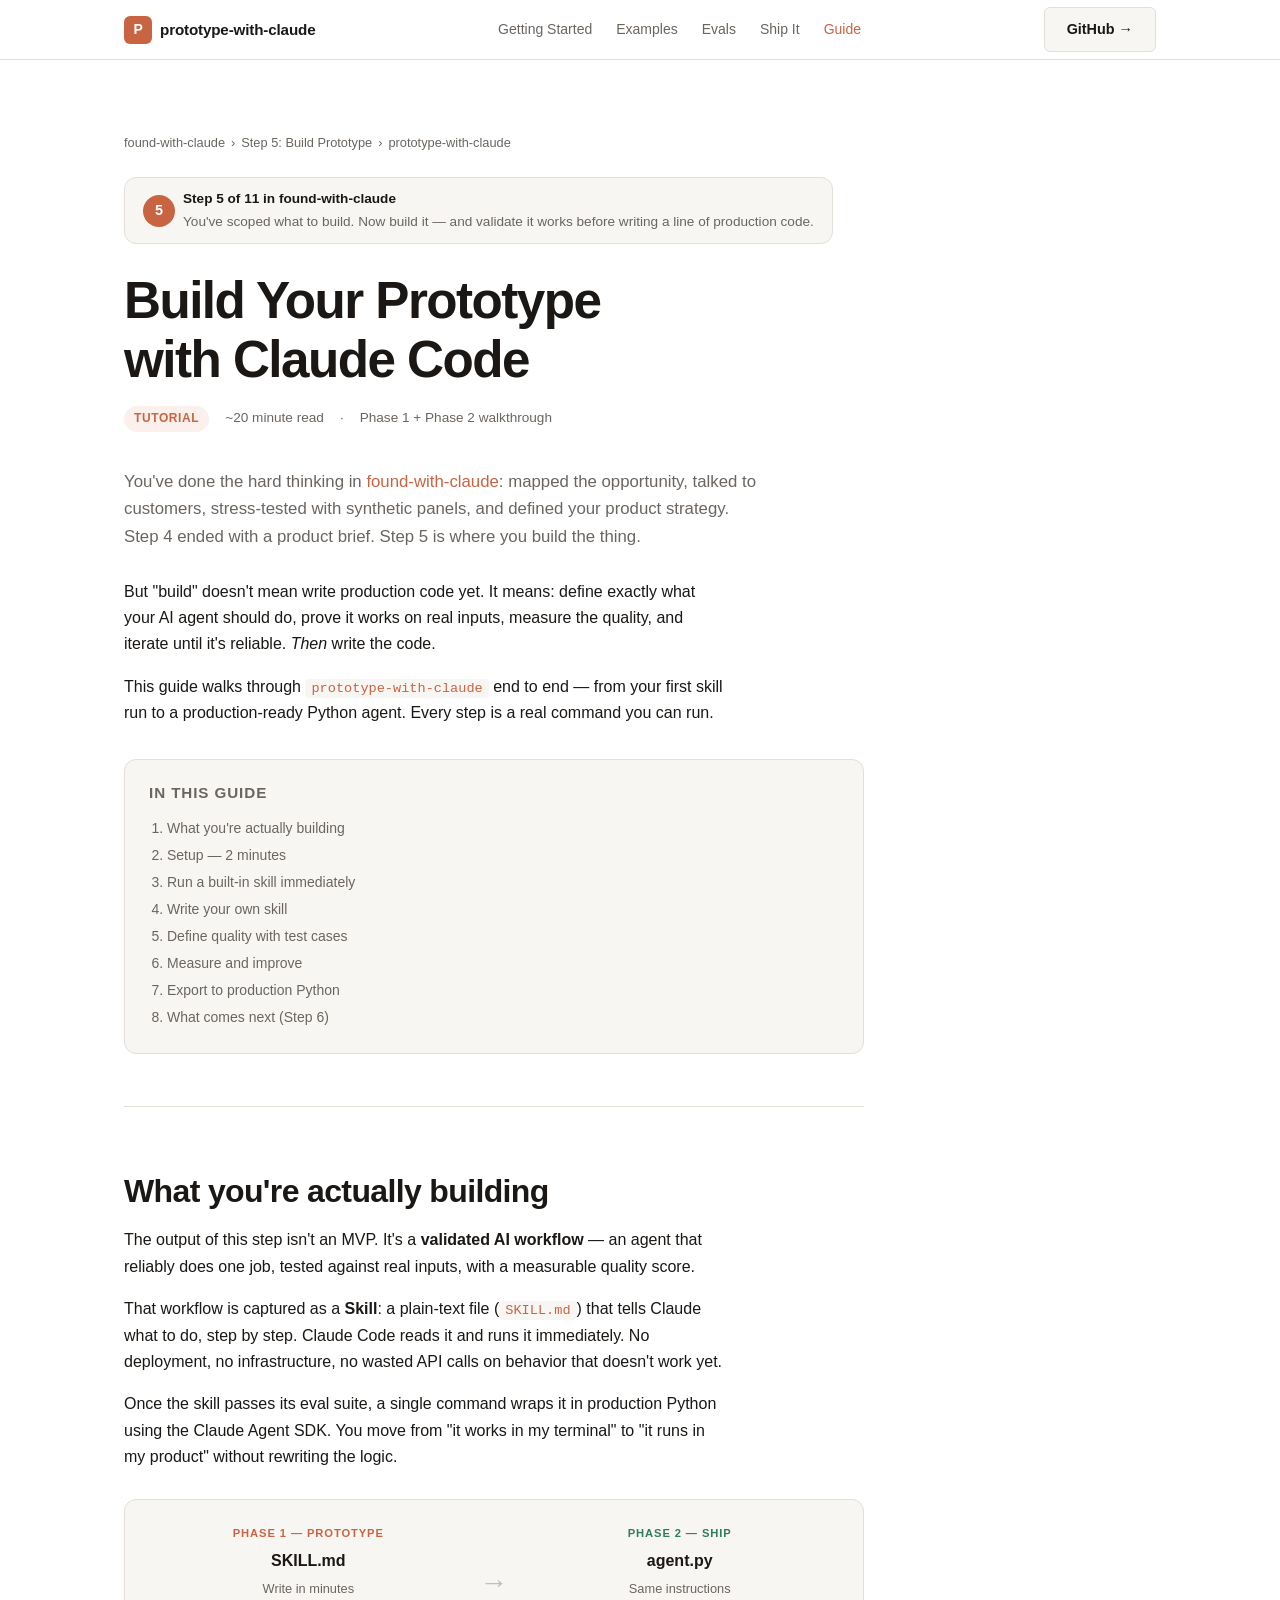
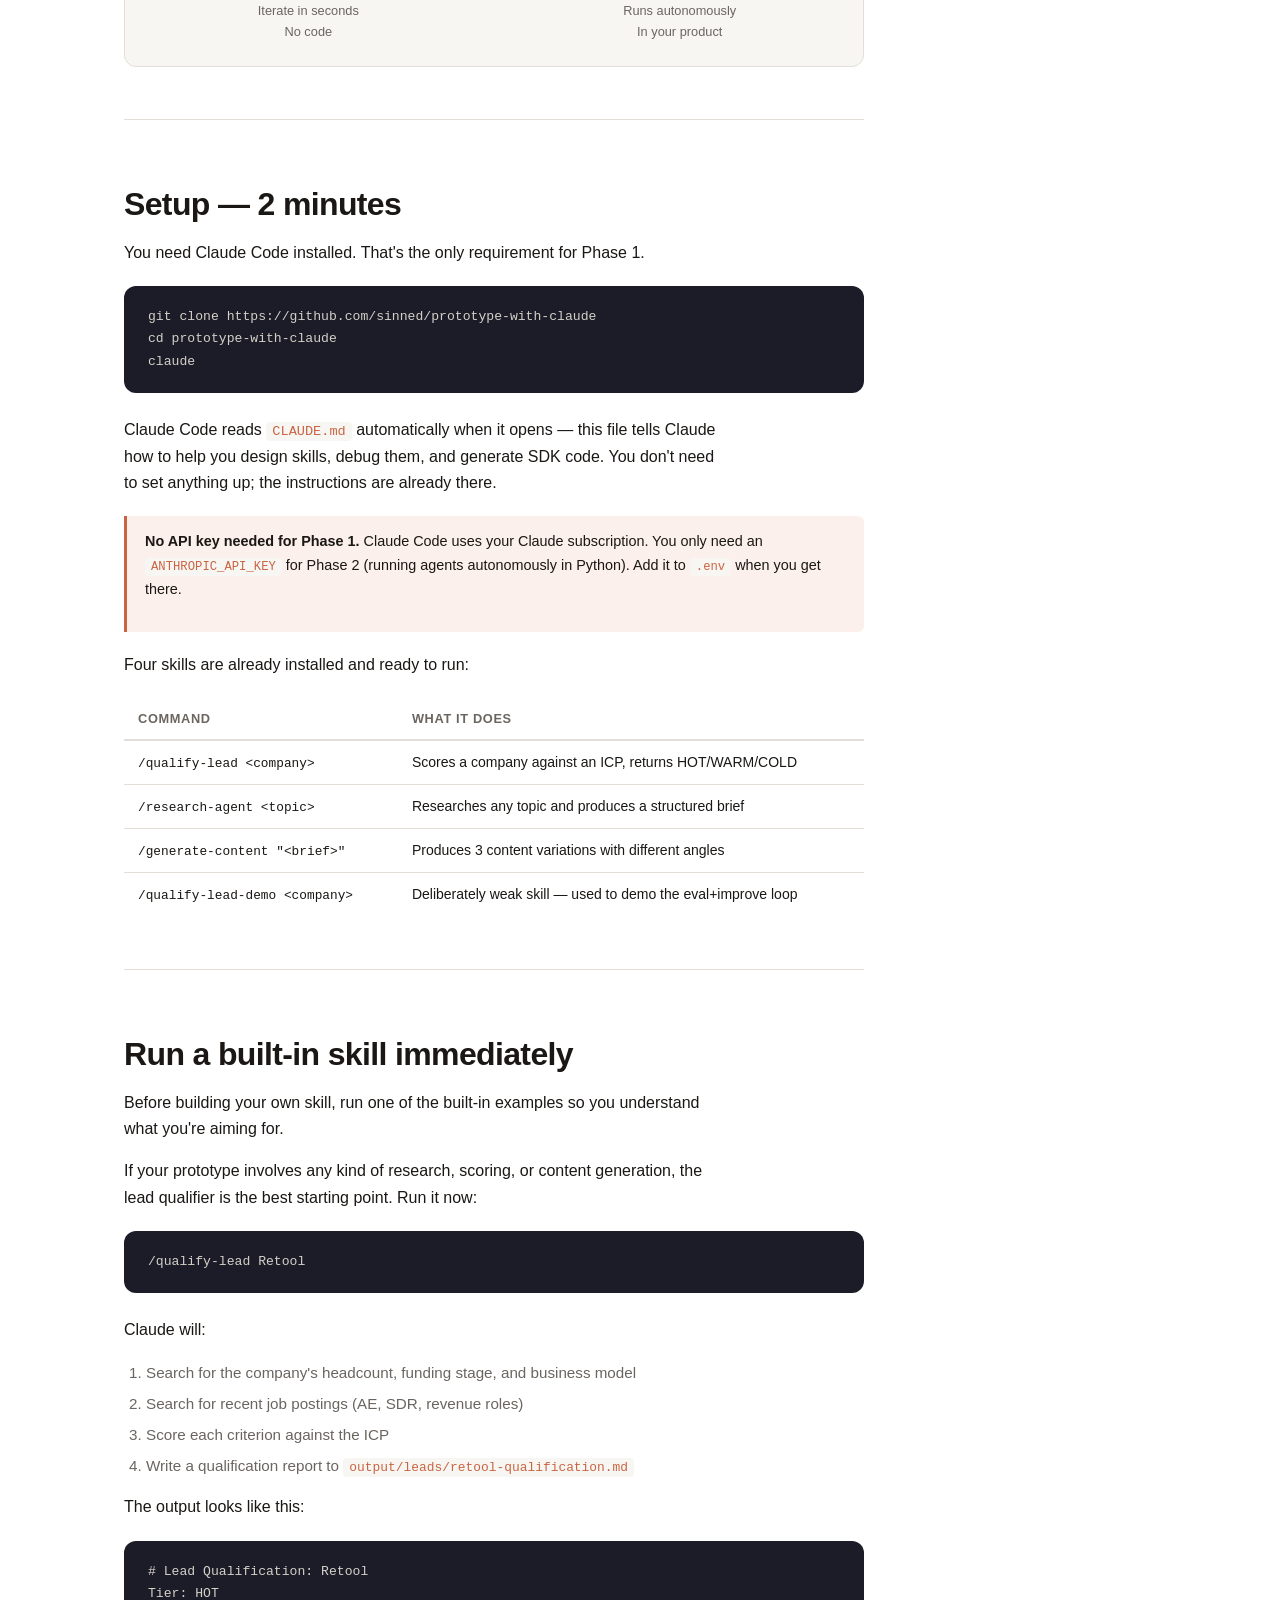
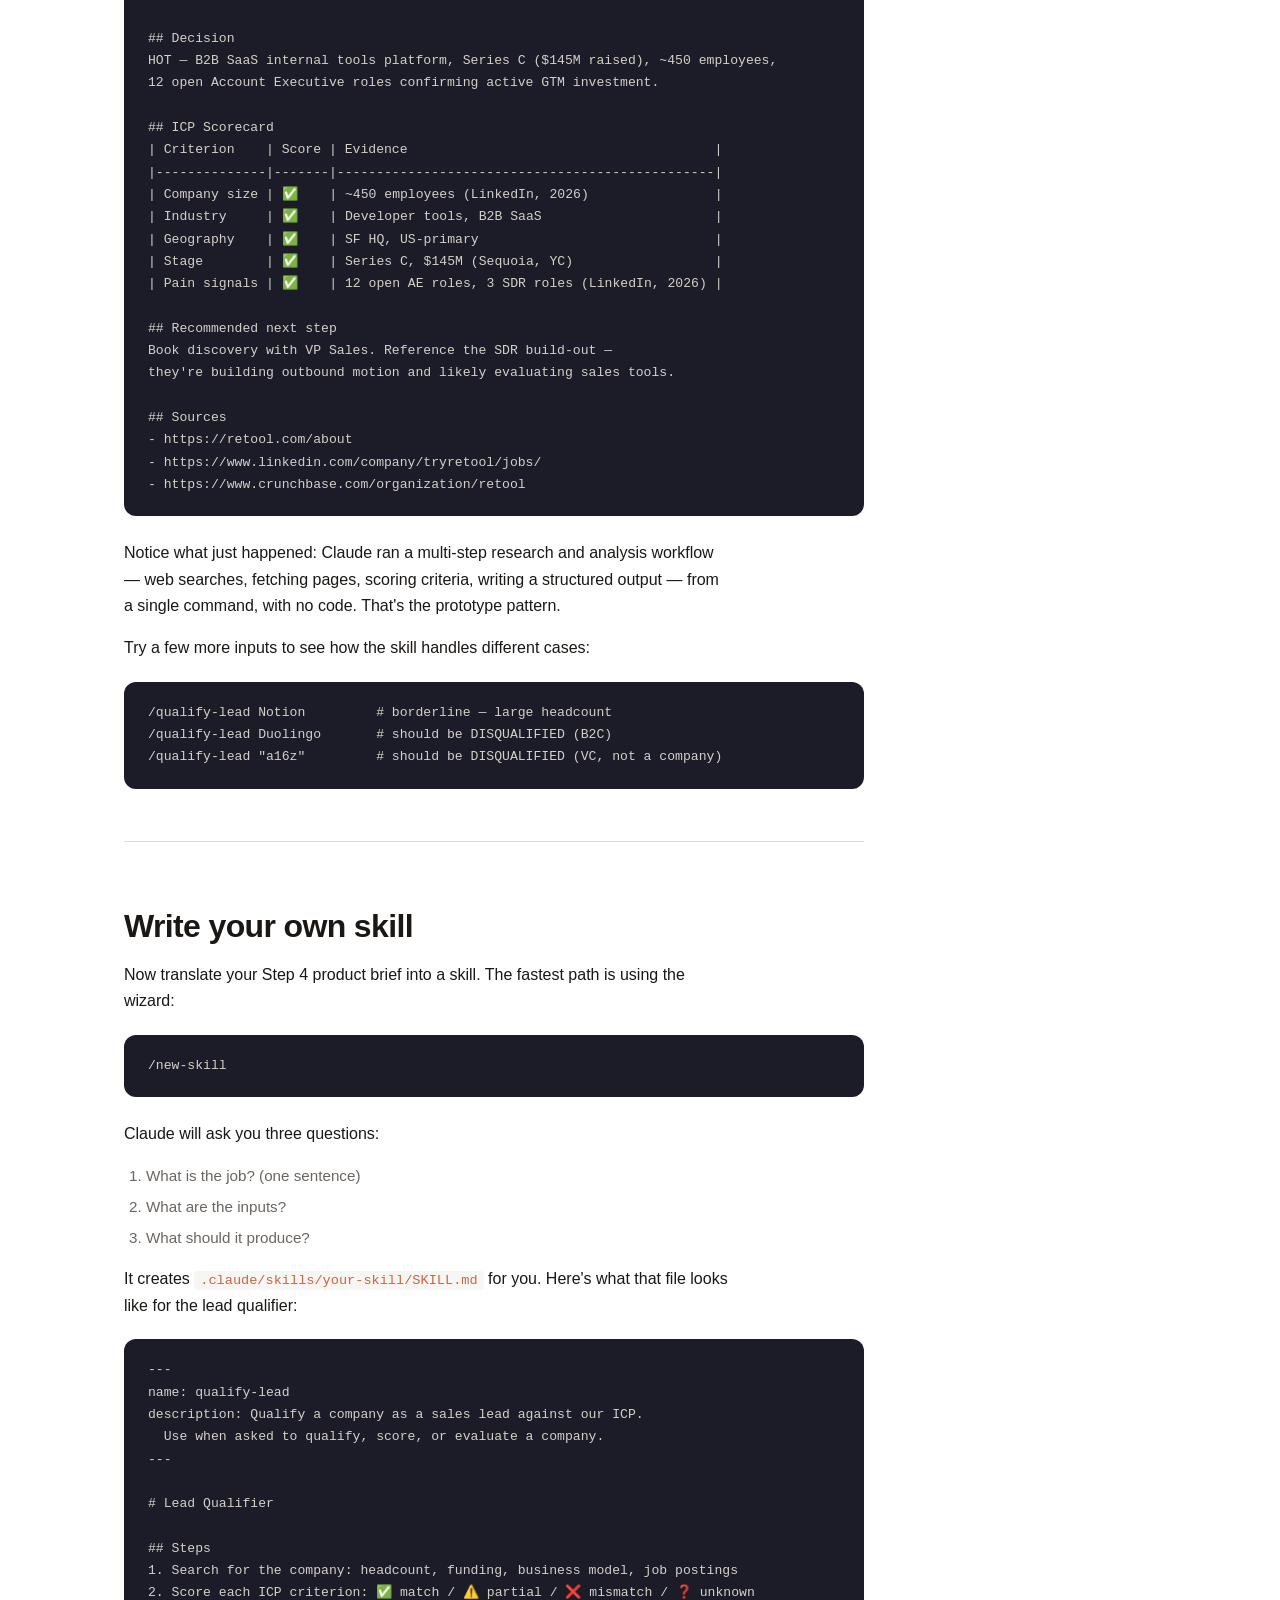
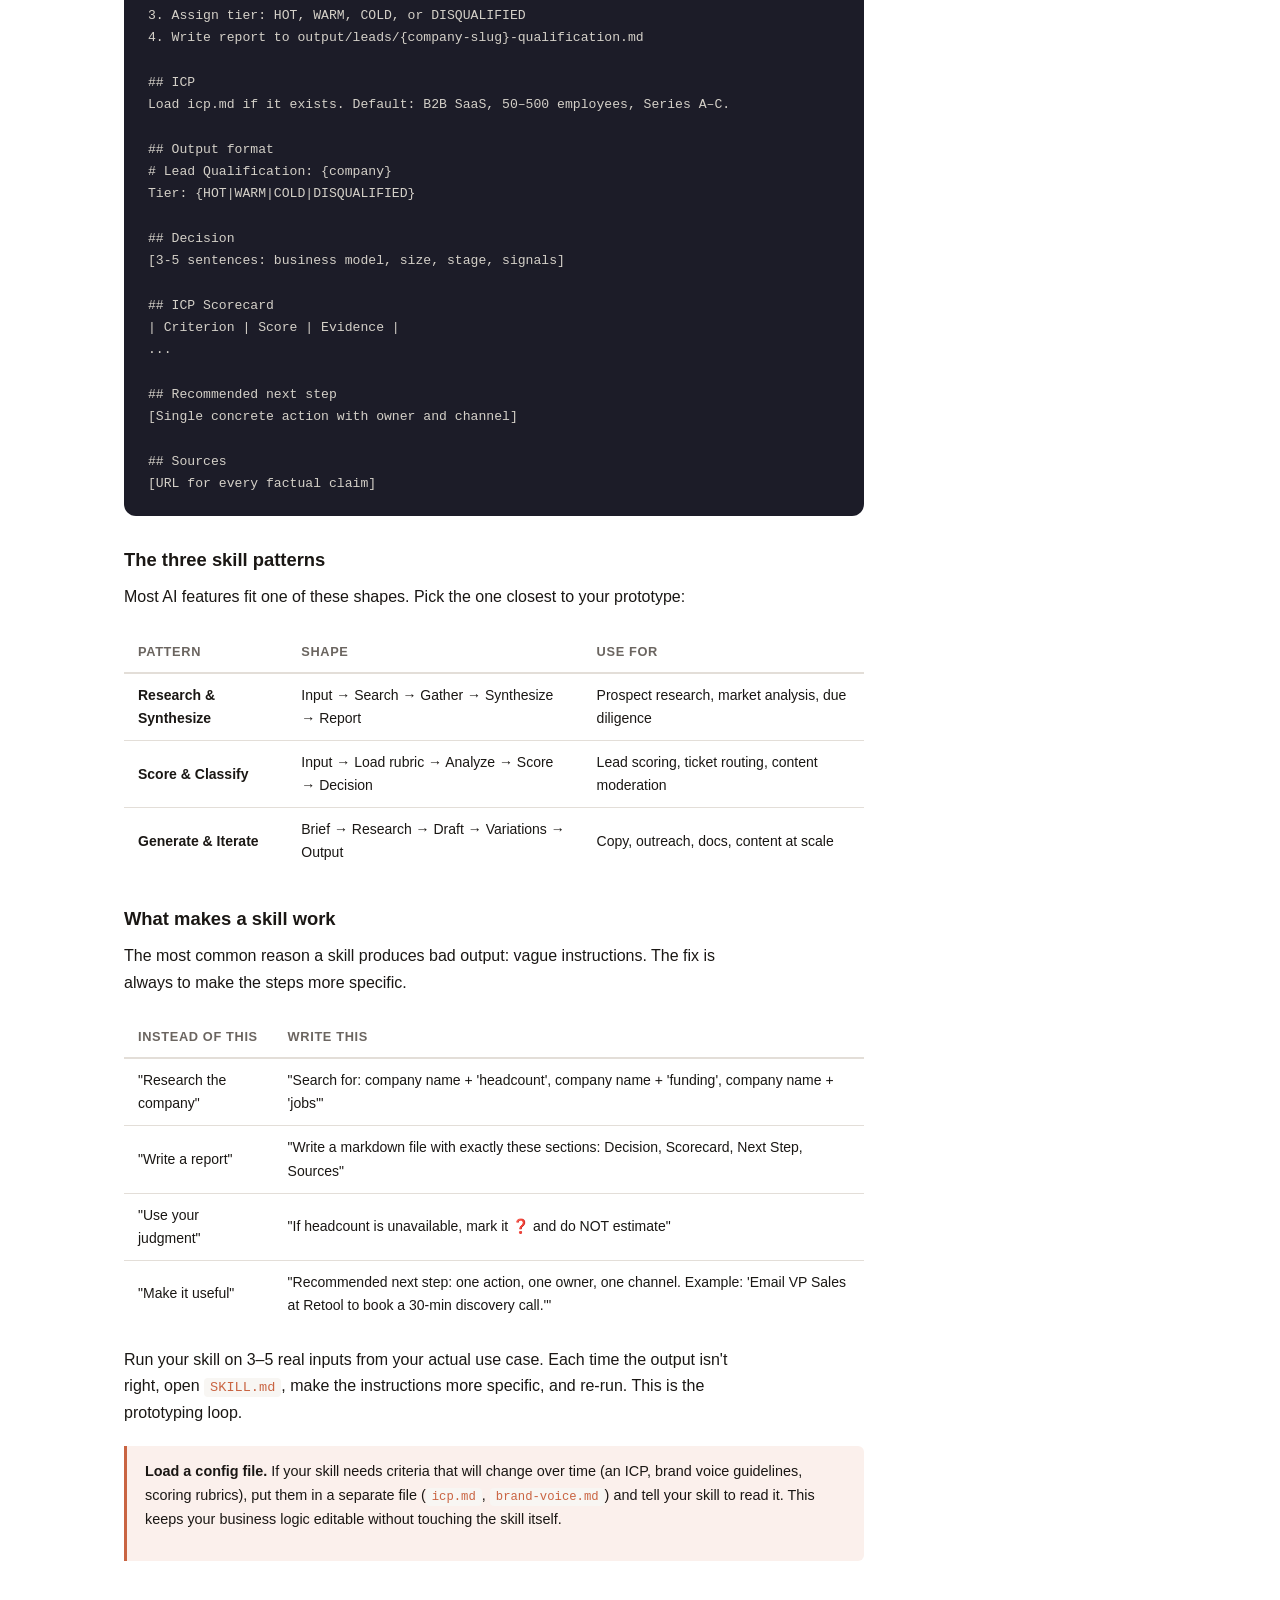
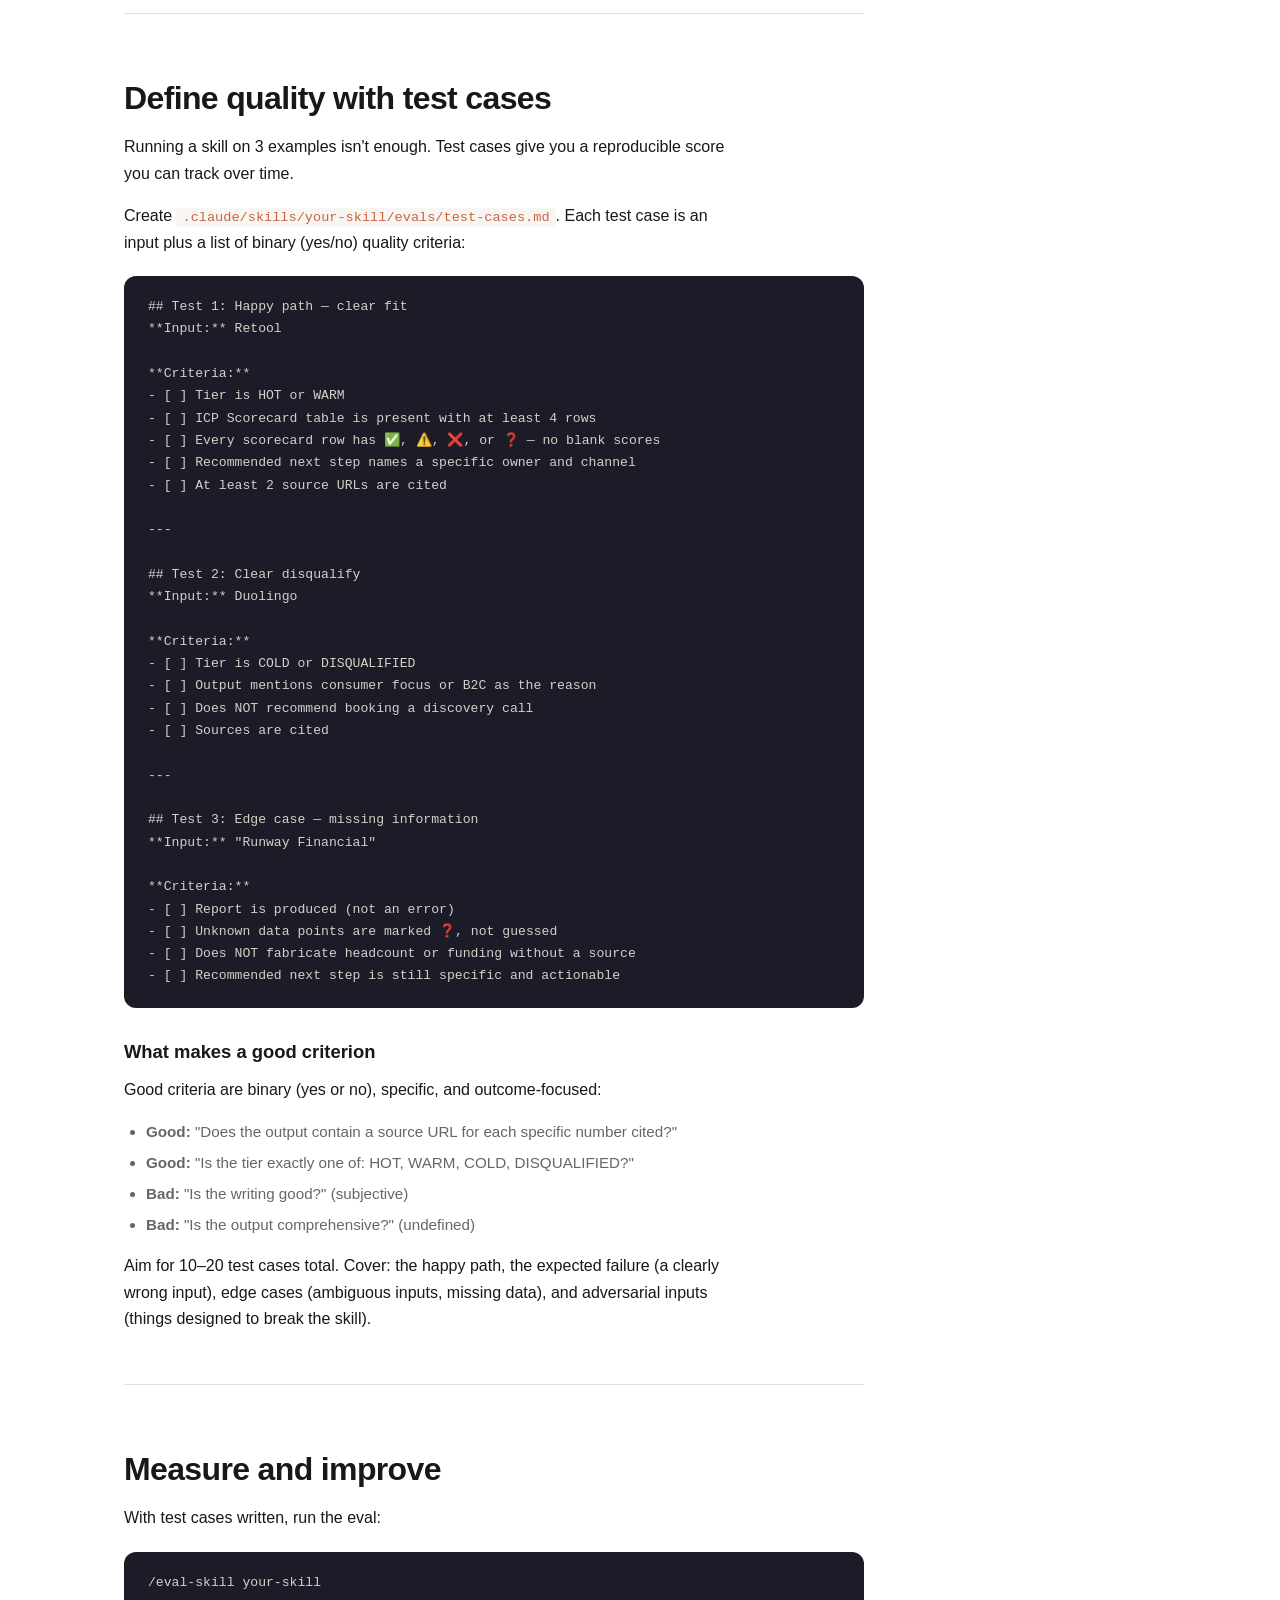
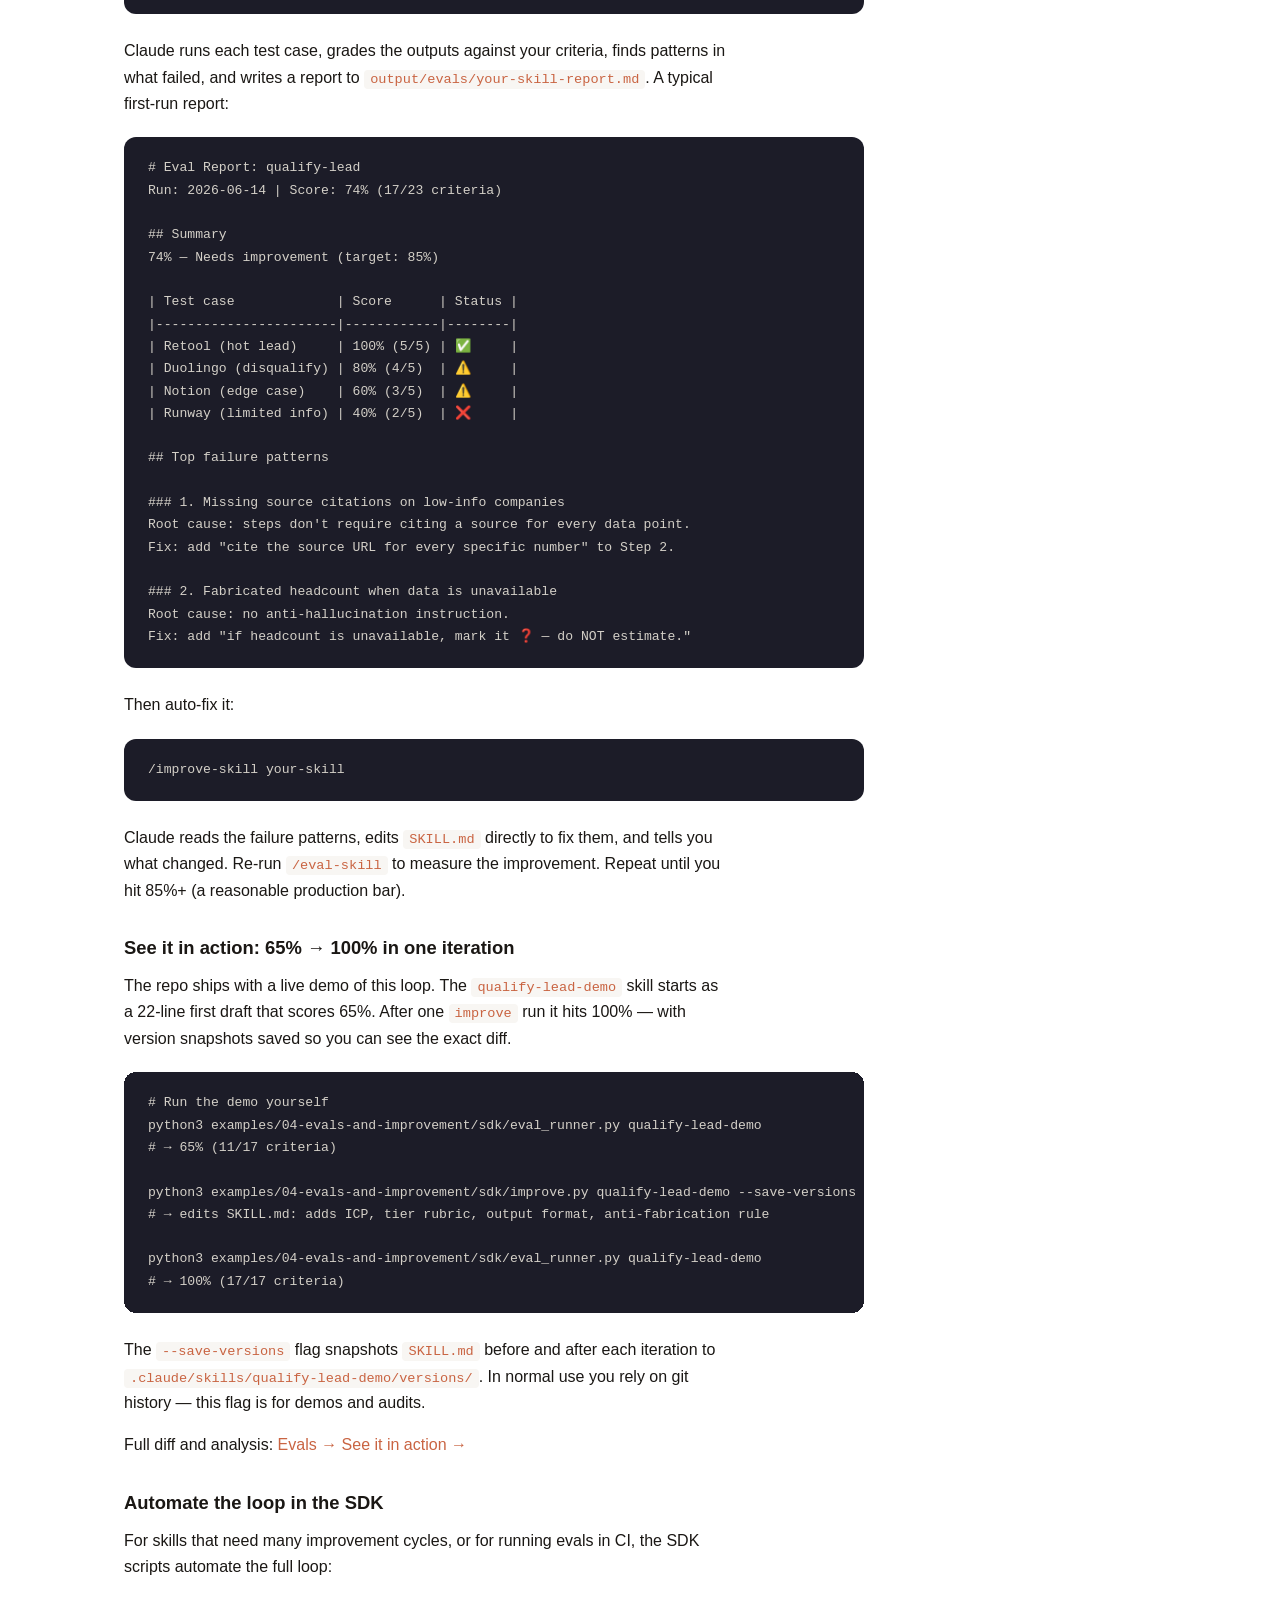
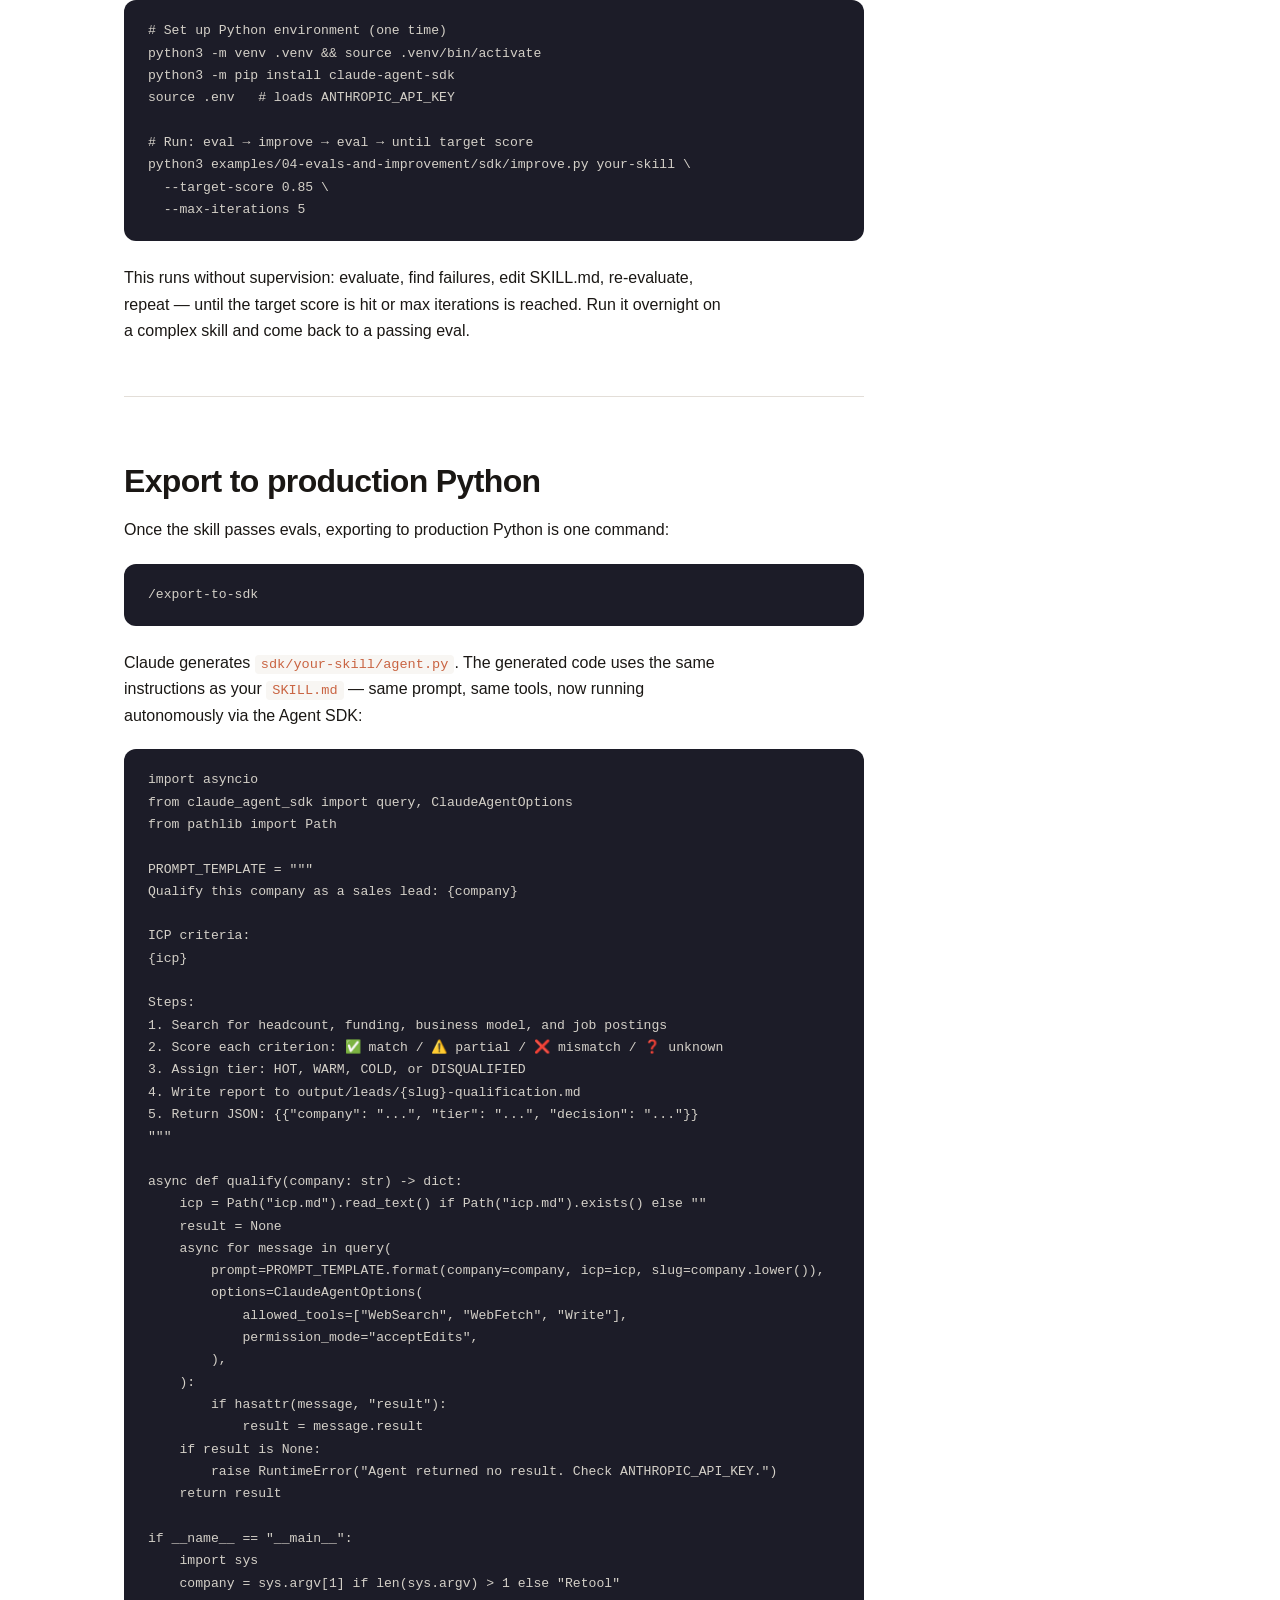
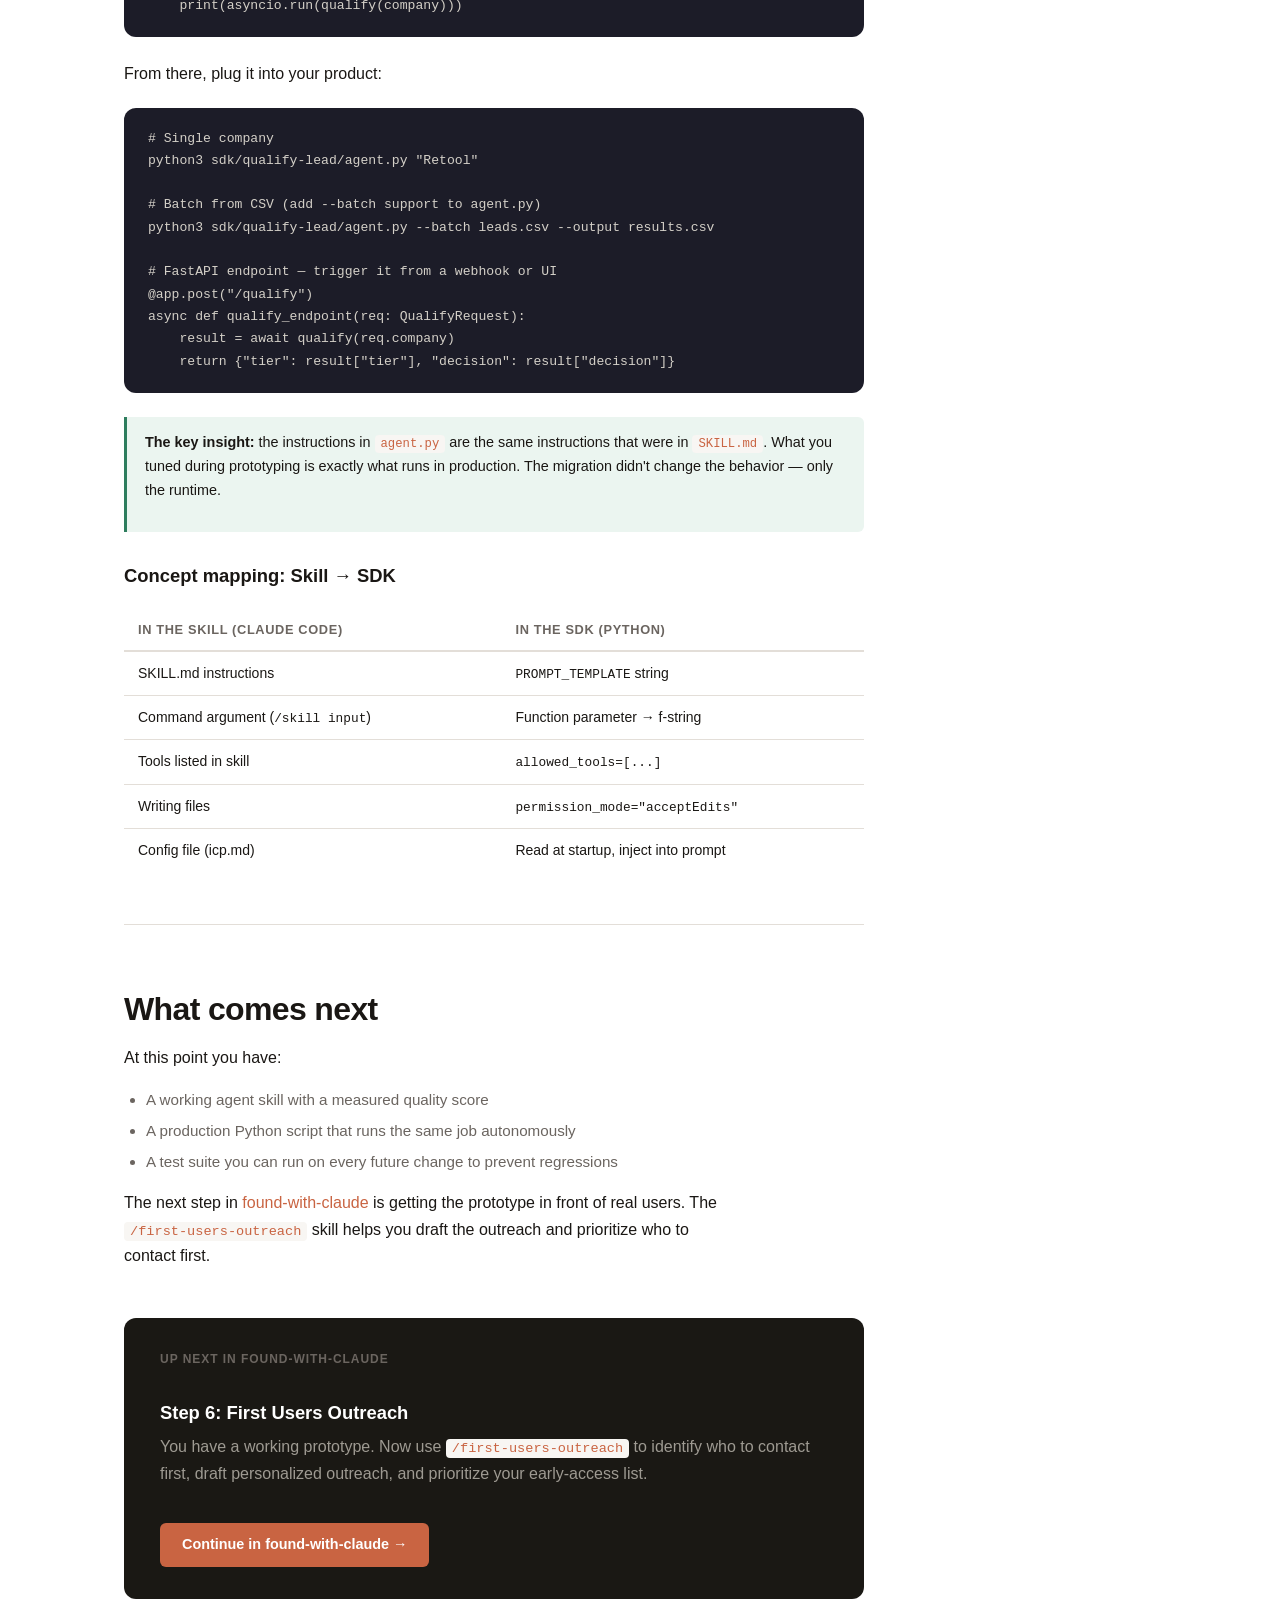
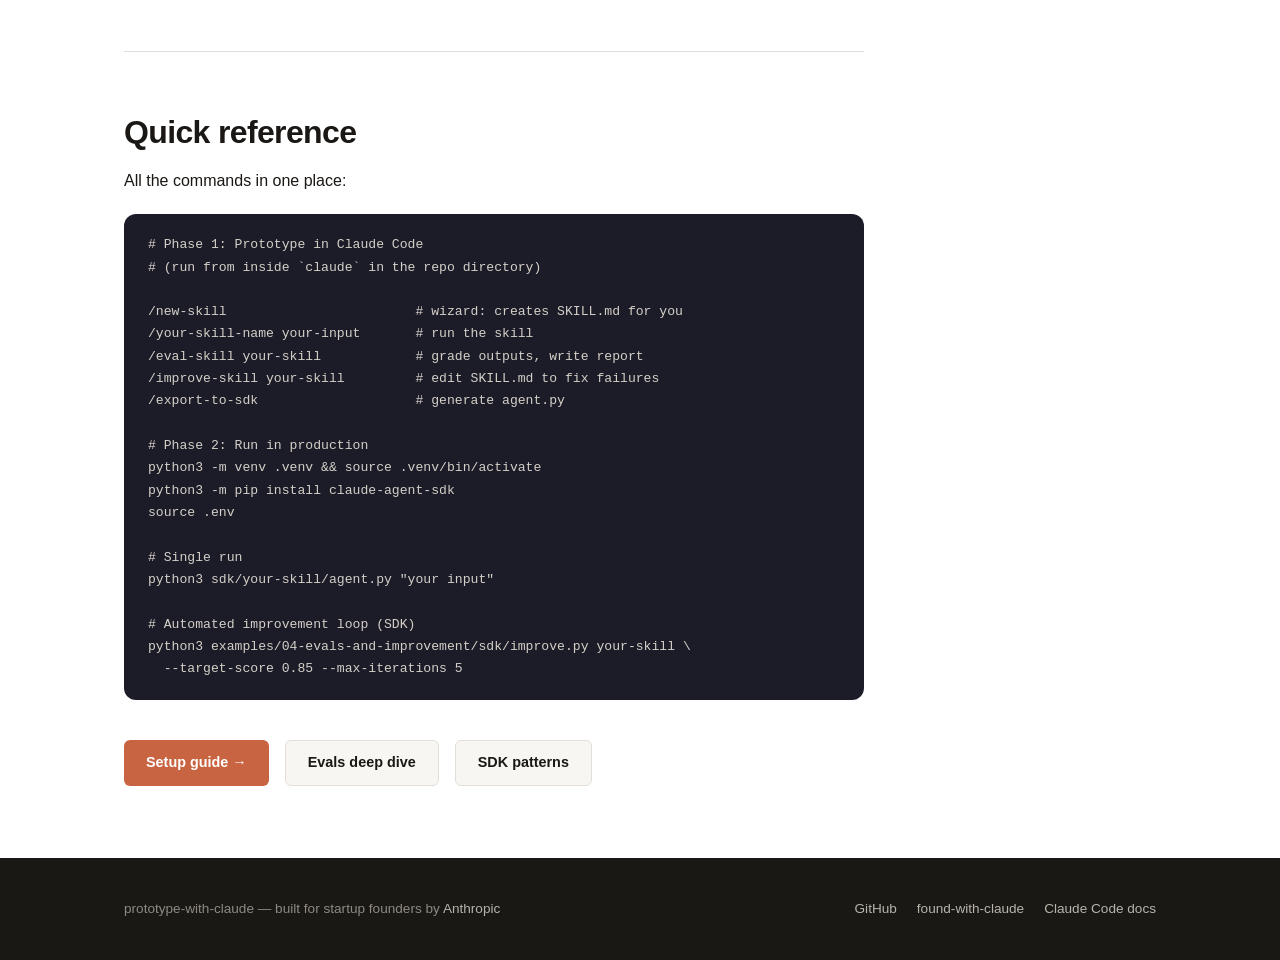
==== docs/blog-step-5.html @ 1a92a8f6 "Add Step 5 guide blog post and nav link to all pages - New page: docs/blog-step-5.html — complete wa" ====
<!DOCTYPE html>
<html lang="en">
<head>
  <meta charset="UTF-8">
  <meta name="viewport" content="width=device-width, initial-scale=1.0">
  <title>Step 5: Build Your Prototype with Claude Code — prototype-with-claude</title>
  <meta name="description" content="Complete walkthrough of prototype-with-claude — the Step 5 handoff from found-with-claude. Write a skill, run evals, auto-improve, and ship to production.">
  <link rel="stylesheet" href="styles.css">
  <style>
    .post-meta {
      display: flex; align-items: center; gap: 16px; flex-wrap: wrap;
      font-size: 0.85rem; color: var(--text-muted); margin-bottom: 36px;
    }
    .post-meta-tag {
      background: var(--accent-bg); color: var(--accent);
      padding: 3px 10px; border-radius: 100px; font-size: 0.75rem; font-weight: 600;
      text-transform: uppercase; letter-spacing: 0.05em;
    }
    .post-body { max-width: 740px; }
    .post-body h2 { margin: 56px 0 16px; padding-top: 8px; }
    .post-body h3 { margin: 32px 0 12px; }
    .post-body p { margin-bottom: 16px; }
    .post-body ul, .post-body ol {
      padding-left: 22px; margin: 16px 0; font-size: 0.95rem; color: var(--text-muted);
    }
    .post-body li { margin-bottom: 6px; }
    .post-body pre { margin: 20px 0 24px; }
    .post-body hr { border: none; border-top: 1px solid var(--border); margin: 52px 0; }
    .breadcrumb {
      font-size: 0.8rem; color: var(--text-muted); margin-bottom: 24px;
      display: flex; align-items: center; gap: 6px;
    }
    .breadcrumb a { color: var(--text-muted); }
    .breadcrumb a:hover { color: var(--accent); }
    .step-badge {
      display: inline-flex; align-items: center; gap: 8px;
      background: var(--bg-alt); border: 1px solid var(--border);
      border-radius: var(--radius-lg); padding: 10px 18px;
      font-size: 0.875rem; margin-bottom: 28px;
    }
    .step-badge-num {
      width: 32px; height: 32px; background: var(--accent); border-radius: 50%;
      color: white; font-weight: 700; font-size: 0.9rem;
      display: flex; align-items: center; justify-content: center; flex-shrink: 0;
    }
    .step-badge-text { font-size: 0.85rem; color: var(--text-muted); }
    .step-badge-text strong { color: var(--text); }
    .toc {
      background: var(--bg-alt); border: 1px solid var(--border);
      border-radius: var(--radius-lg); padding: 20px 24px; margin: 32px 0;
    }
    .toc h4 { margin-bottom: 12px; }
    .toc ol { padding-left: 18px; margin: 0; }
    .toc li { margin-bottom: 4px; font-size: 0.875rem; }
    .toc a { color: var(--text-muted); }
    .toc a:hover { color: var(--accent); }
    .next-step-card {
      background: var(--bg-dark); color: #E8E4DC;
      border-radius: var(--radius-lg); padding: 32px 36px; margin-top: 48px;
    }
    .next-step-card h3 { color: white; margin-bottom: 8px; }
    .next-step-card p { color: #9E9A92; max-width: none; }
    .next-step-card a.btn-primary { margin-top: 20px; }
    .inline-cmd {
      display: inline-block;
      font-family: "SF Mono", "Fira Code", "Cascadia Code", Consolas, monospace;
      font-size: 0.85em; font-weight: 600;
      background: var(--accent-bg); color: var(--accent);
      padding: 2px 8px; border-radius: var(--radius);
    }
  </style>
</head>
<body>

<nav>
  <div class="nav-inner">
    <a href="index.html" class="nav-logo" style="text-decoration:none">
      <div class="nav-logo-icon">P</div>
      prototype-with-claude
    </a>
    <div class="nav-links">
      <a href="getting-started.html">Getting Started</a>
      <a href="examples.html">Examples</a>
      <a href="evals.html">Evals</a>
      <a href="sdk-migration.html">Ship It</a>
      <a href="blog-step-5.html" class="active">Guide</a>
    </div>
    <a href="https://github.com/sinned/prototype-with-claude" class="nav-gh btn btn-secondary" target="_blank">GitHub →</a>
  </div>
</nav>

<main>

  <section class="section">
    <div class="container">

      <div class="breadcrumb">
        <a href="https://github.com/sinned/found-with-claude" target="_blank">found-with-claude</a>
        <span>›</span>
        <span>Step 5: Build Prototype</span>
        <span>›</span>
        <span>prototype-with-claude</span>
      </div>

      <div class="post-body">

        <div class="step-badge">
          <div class="step-badge-num">5</div>
          <div class="step-badge-text">
            <strong>Step 5 of 11 in found-with-claude</strong><br>
            You've scoped what to build. Now build it — and validate it works before writing a line of production code.
          </div>
        </div>

        <h1 style="margin-bottom:16px">Build Your Prototype<br>with Claude Code</h1>

        <div class="post-meta">
          <span class="post-meta-tag">Tutorial</span>
          <span>~20 minute read</span>
          <span>·</span>
          <span>Phase 1 + Phase 2 walkthrough</span>
        </div>

        <p style="font-size:1.05rem;color:var(--text-muted);margin-bottom:28px">
          You've done the hard thinking in <a href="https://github.com/sinned/found-with-claude" target="_blank">found-with-claude</a>:
          mapped the opportunity, talked to customers, stress-tested with synthetic panels, and defined your product strategy.
          Step 4 ended with a product brief. Step 5 is where you build the thing.
        </p>

        <p>
          But "build" doesn't mean write production code yet. It means: define exactly what your AI agent should do, prove it works on real inputs, measure the quality, and iterate until it's reliable. <em>Then</em> write the code.
        </p>
        <p>
          This guide walks through <code>prototype-with-claude</code> end to end — from your first skill run to a production-ready Python agent. Every step is a real command you can run.
        </p>

        <div class="toc">
          <h4>In this guide</h4>
          <ol>
            <li><a href="#what-youre-building">What you're actually building</a></li>
            <li><a href="#setup">Setup — 2 minutes</a></li>
            <li><a href="#first-skill">Run a built-in skill immediately</a></li>
            <li><a href="#your-skill">Write your own skill</a></li>
            <li><a href="#test-cases">Define quality with test cases</a></li>
            <li><a href="#eval-loop">Measure and improve</a></li>
            <li><a href="#ship">Export to production Python</a></li>
            <li><a href="#whats-next">What comes next (Step 6)</a></li>
          </ol>
        </div>

        <hr>

        <h2 id="what-youre-building">What you're actually building</h2>

        <p>
          The output of this step isn't an MVP. It's a <strong>validated AI workflow</strong> — an agent that reliably does one job, tested against real inputs, with a measurable quality score.
        </p>

        <p>
          That workflow is captured as a <strong>Skill</strong>: a plain-text file (<code>SKILL.md</code>) that tells Claude what to do, step by step. Claude Code reads it and runs it immediately. No deployment, no infrastructure, no wasted API calls on behavior that doesn't work yet.
        </p>

        <p>
          Once the skill passes its eval suite, a single command wraps it in production Python using the Claude Agent SDK. You move from "it works in my terminal" to "it runs in my product" without rewriting the logic.
        </p>

        <div style="background:var(--bg-alt);border:1px solid var(--border);border-radius:var(--radius-lg);padding:24px 28px;margin:28px 0">
          <div style="display:grid;grid-template-columns:1fr auto 1fr;align-items:center;gap:16px;text-align:center">
            <div>
              <div style="font-size:0.7rem;font-weight:700;text-transform:uppercase;letter-spacing:0.08em;color:var(--accent);margin-bottom:6px">Phase 1 — Prototype</div>
              <div style="font-weight:600;margin-bottom:4px">SKILL.md</div>
              <div style="font-size:0.8rem;color:var(--text-muted)">Write in minutes<br>Iterate in seconds<br>No code</div>
            </div>
            <div style="font-size:1.8rem;color:var(--border-strong)">→</div>
            <div>
              <div style="font-size:0.7rem;font-weight:700;text-transform:uppercase;letter-spacing:0.08em;color:var(--green);margin-bottom:6px">Phase 2 — Ship</div>
              <div style="font-weight:600;margin-bottom:4px">agent.py</div>
              <div style="font-size:0.8rem;color:var(--text-muted)">Same instructions<br>Runs autonomously<br>In your product</div>
            </div>
          </div>
        </div>

        <hr>

        <h2 id="setup">Setup — 2 minutes</h2>

        <p>You need Claude Code installed. That's the only requirement for Phase 1.</p>

        <pre><code>git clone https://github.com/sinned/prototype-with-claude
cd prototype-with-claude
claude</code></pre>

        <p>
          Claude Code reads <code>CLAUDE.md</code> automatically when it opens — this file tells Claude how to help you design skills, debug them, and generate SDK code. You don't need to set anything up; the instructions are already there.
        </p>

        <div class="callout">
          <p><strong>No API key needed for Phase 1.</strong> Claude Code uses your Claude subscription. You only need an <code>ANTHROPIC_API_KEY</code> for Phase 2 (running agents autonomously in Python). Add it to <code>.env</code> when you get there.</p>
        </div>

        <p>Four skills are already installed and ready to run:</p>

        <table>
          <thead><tr><th>Command</th><th>What it does</th></tr></thead>
          <tbody>
            <tr><td><code>/qualify-lead &lt;company&gt;</code></td><td>Scores a company against an ICP, returns HOT/WARM/COLD</td></tr>
            <tr><td><code>/research-agent &lt;topic&gt;</code></td><td>Researches any topic and produces a structured brief</td></tr>
            <tr><td><code>/generate-content "&lt;brief&gt;"</code></td><td>Produces 3 content variations with different angles</td></tr>
            <tr><td><code>/qualify-lead-demo &lt;company&gt;</code></td><td>Deliberately weak skill — used to demo the eval+improve loop</td></tr>
          </tbody>
        </table>

        <hr>

        <h2 id="first-skill">Run a built-in skill immediately</h2>

        <p>
          Before building your own skill, run one of the built-in examples so you understand what you're aiming for.
        </p>

        <p>
          If your prototype involves any kind of research, scoring, or content generation, the lead qualifier is the best starting point. Run it now:
        </p>

        <pre><code>/qualify-lead Retool</code></pre>

        <p>Claude will:</p>
        <ol>
          <li>Search for the company's headcount, funding stage, and business model</li>
          <li>Search for recent job postings (AE, SDR, revenue roles)</li>
          <li>Score each criterion against the ICP</li>
          <li>Write a qualification report to <code>output/leads/retool-qualification.md</code></li>
        </ol>

        <p>The output looks like this:</p>

        <pre><code># Lead Qualification: Retool
Tier: HOT

## Decision
HOT — B2B SaaS internal tools platform, Series C ($145M raised), ~450 employees,
12 open Account Executive roles confirming active GTM investment.

## ICP Scorecard
| Criterion    | Score | Evidence                                       |
|--------------|-------|------------------------------------------------|
| Company size | ✅    | ~450 employees (LinkedIn, 2026)                |
| Industry     | ✅    | Developer tools, B2B SaaS                      |
| Geography    | ✅    | SF HQ, US-primary                              |
| Stage        | ✅    | Series C, $145M (Sequoia, YC)                  |
| Pain signals | ✅    | 12 open AE roles, 3 SDR roles (LinkedIn, 2026) |

## Recommended next step
Book discovery with VP Sales. Reference the SDR build-out —
they're building outbound motion and likely evaluating sales tools.

## Sources
- https://retool.com/about
- https://www.linkedin.com/company/tryretool/jobs/
- https://www.crunchbase.com/organization/retool</code></pre>

        <p>
          Notice what just happened: Claude ran a multi-step research and analysis workflow — web searches, fetching pages, scoring criteria, writing a structured output — from a single command, with no code. That's the prototype pattern.
        </p>

        <p>
          Try a few more inputs to see how the skill handles different cases:
        </p>

        <pre><code>/qualify-lead Notion         # borderline — large headcount
/qualify-lead Duolingo       # should be DISQUALIFIED (B2C)
/qualify-lead "a16z"         # should be DISQUALIFIED (VC, not a company)</code></pre>

        <hr>

        <h2 id="your-skill">Write your own skill</h2>

        <p>
          Now translate your Step 4 product brief into a skill. The fastest path is using the wizard:
        </p>

        <pre><code>/new-skill</code></pre>

        <p>Claude will ask you three questions:</p>
        <ol>
          <li>What is the job? (one sentence)</li>
          <li>What are the inputs?</li>
          <li>What should it produce?</li>
        </ol>

        <p>It creates <code>.claude/skills/your-skill/SKILL.md</code> for you. Here's what that file looks like for the lead qualifier:</p>

        <pre><code>---
name: qualify-lead
description: Qualify a company as a sales lead against our ICP.
  Use when asked to qualify, score, or evaluate a company.
---

# Lead Qualifier

## Steps
1. Search for the company: headcount, funding, business model, job postings
2. Score each ICP criterion: ✅ match / ⚠️ partial / ❌ mismatch / ❓ unknown
3. Assign tier: HOT, WARM, COLD, or DISQUALIFIED
4. Write report to output/leads/{company-slug}-qualification.md

## ICP
Load icp.md if it exists. Default: B2B SaaS, 50–500 employees, Series A–C.

## Output format
# Lead Qualification: {company}
Tier: {HOT|WARM|COLD|DISQUALIFIED}

## Decision
[3-5 sentences: business model, size, stage, signals]

## ICP Scorecard
| Criterion | Score | Evidence |
...

## Recommended next step
[Single concrete action with owner and channel]

## Sources
[URL for every factual claim]</code></pre>

        <h3>The three skill patterns</h3>

        <p>Most AI features fit one of these shapes. Pick the one closest to your prototype:</p>

        <table>
          <thead><tr><th>Pattern</th><th>Shape</th><th>Use for</th></tr></thead>
          <tbody>
            <tr>
              <td><strong>Research &amp; Synthesize</strong></td>
              <td>Input → Search → Gather → Synthesize → Report</td>
              <td>Prospect research, market analysis, due diligence</td>
            </tr>
            <tr>
              <td><strong>Score &amp; Classify</strong></td>
              <td>Input → Load rubric → Analyze → Score → Decision</td>
              <td>Lead scoring, ticket routing, content moderation</td>
            </tr>
            <tr>
              <td><strong>Generate &amp; Iterate</strong></td>
              <td>Brief → Research → Draft → Variations → Output</td>
              <td>Copy, outreach, docs, content at scale</td>
            </tr>
          </tbody>
        </table>

        <h3>What makes a skill work</h3>

        <p>
          The most common reason a skill produces bad output: vague instructions. The fix is always to make the steps more specific.
        </p>

        <table>
          <thead><tr><th>Instead of this</th><th>Write this</th></tr></thead>
          <tbody>
            <tr>
              <td>"Research the company"</td>
              <td>"Search for: company name + 'headcount', company name + 'funding', company name + 'jobs'"</td>
            </tr>
            <tr>
              <td>"Write a report"</td>
              <td>"Write a markdown file with exactly these sections: Decision, Scorecard, Next Step, Sources"</td>
            </tr>
            <tr>
              <td>"Use your judgment"</td>
              <td>"If headcount is unavailable, mark it ❓ and do NOT estimate"</td>
            </tr>
            <tr>
              <td>"Make it useful"</td>
              <td>"Recommended next step: one action, one owner, one channel. Example: 'Email VP Sales at Retool to book a 30-min discovery call.'"</td>
            </tr>
          </tbody>
        </table>

        <p>
          Run your skill on 3–5 real inputs from your actual use case. Each time the output isn't right, open <code>SKILL.md</code>, make the instructions more specific, and re-run. This is the prototyping loop.
        </p>

        <div class="callout">
          <p>
            <strong>Load a config file.</strong> If your skill needs criteria that will change over time (an ICP, brand voice guidelines, scoring rubrics), put them in a separate file (<code>icp.md</code>, <code>brand-voice.md</code>) and tell your skill to read it. This keeps your business logic editable without touching the skill itself.
          </p>
        </div>

        <hr>

        <h2 id="test-cases">Define quality with test cases</h2>

        <p>
          Running a skill on 3 examples isn't enough. Test cases give you a reproducible score you can track over time.
        </p>

        <p>Create <code>.claude/skills/your-skill/evals/test-cases.md</code>. Each test case is an input plus a list of binary (yes/no) quality criteria:</p>

        <pre><code>## Test 1: Happy path — clear fit
**Input:** Retool

**Criteria:**
- [ ] Tier is HOT or WARM
- [ ] ICP Scorecard table is present with at least 4 rows
- [ ] Every scorecard row has ✅, ⚠️, ❌, or ❓ — no blank scores
- [ ] Recommended next step names a specific owner and channel
- [ ] At least 2 source URLs are cited

---

## Test 2: Clear disqualify
**Input:** Duolingo

**Criteria:**
- [ ] Tier is COLD or DISQUALIFIED
- [ ] Output mentions consumer focus or B2C as the reason
- [ ] Does NOT recommend booking a discovery call
- [ ] Sources are cited

---

## Test 3: Edge case — missing information
**Input:** "Runway Financial"

**Criteria:**
- [ ] Report is produced (not an error)
- [ ] Unknown data points are marked ❓, not guessed
- [ ] Does NOT fabricate headcount or funding without a source
- [ ] Recommended next step is still specific and actionable</code></pre>

        <h3>What makes a good criterion</h3>

        <p>Good criteria are binary (yes or no), specific, and outcome-focused:</p>

        <ul>
          <li><strong>Good:</strong> "Does the output contain a source URL for each specific number cited?"</li>
          <li><strong>Good:</strong> "Is the tier exactly one of: HOT, WARM, COLD, DISQUALIFIED?"</li>
          <li><strong>Bad:</strong> "Is the writing good?" (subjective)</li>
          <li><strong>Bad:</strong> "Is the output comprehensive?" (undefined)</li>
        </ul>

        <p>
          Aim for 10–20 test cases total. Cover: the happy path, the expected failure (a clearly wrong input), edge cases (ambiguous inputs, missing data), and adversarial inputs (things designed to break the skill).
        </p>

        <hr>

        <h2 id="eval-loop">Measure and improve</h2>

        <p>
          With test cases written, run the eval:
        </p>

        <pre><code>/eval-skill your-skill</code></pre>

        <p>
          Claude runs each test case, grades the outputs against your criteria, finds patterns in what failed, and writes a report to <code>output/evals/your-skill-report.md</code>. A typical first-run report:
        </p>

        <pre><code># Eval Report: qualify-lead
Run: 2026-06-14 | Score: 74% (17/23 criteria)

## Summary
74% — Needs improvement (target: 85%)

| Test case             | Score      | Status |
|-----------------------|------------|--------|
| Retool (hot lead)     | 100% (5/5) | ✅     |
| Duolingo (disqualify) | 80% (4/5)  | ⚠️     |
| Notion (edge case)    | 60% (3/5)  | ⚠️     |
| Runway (limited info) | 40% (2/5)  | ❌     |

## Top failure patterns

### 1. Missing source citations on low-info companies
Root cause: steps don't require citing a source for every data point.
Fix: add "cite the source URL for every specific number" to Step 2.

### 2. Fabricated headcount when data is unavailable
Root cause: no anti-hallucination instruction.
Fix: add "if headcount is unavailable, mark it ❓ — do NOT estimate."</code></pre>

        <p>
          Then auto-fix it:
        </p>

        <pre><code>/improve-skill your-skill</code></pre>

        <p>
          Claude reads the failure patterns, edits <code>SKILL.md</code> directly to fix them, and tells you what changed. Re-run <code>/eval-skill</code> to measure the improvement. Repeat until you hit 85%+ (a reasonable production bar).
        </p>

        <h3>See it in action: 65% → 100% in one iteration</h3>

        <p>
          The repo ships with a live demo of this loop. The <code>qualify-lead-demo</code> skill starts as a 22-line first draft that scores 65%. After one <code>improve</code> run it hits 100% — with version snapshots saved so you can see the exact diff.
        </p>

        <pre><code># Run the demo yourself
python3 examples/04-evals-and-improvement/sdk/eval_runner.py qualify-lead-demo
# → 65% (11/17 criteria)

python3 examples/04-evals-and-improvement/sdk/improve.py qualify-lead-demo --save-versions
# → edits SKILL.md: adds ICP, tier rubric, output format, anti-fabrication rule

python3 examples/04-evals-and-improvement/sdk/eval_runner.py qualify-lead-demo
# → 100% (17/17 criteria)</code></pre>

        <p>
          The <code>--save-versions</code> flag snapshots <code>SKILL.md</code> before and after each iteration to <code>.claude/skills/qualify-lead-demo/versions/</code>. In normal use you rely on git history — this flag is for demos and audits.
        </p>

        <p>Full diff and analysis: <a href="evals.html#demo">Evals → See it in action →</a></p>

        <h3>Automate the loop in the SDK</h3>

        <p>
          For skills that need many improvement cycles, or for running evals in CI, the SDK scripts automate the full loop:
        </p>

        <pre><code># Set up Python environment (one time)
python3 -m venv .venv && source .venv/bin/activate
python3 -m pip install claude-agent-sdk
source .env   # loads ANTHROPIC_API_KEY

# Run: eval → improve → eval → until target score
python3 examples/04-evals-and-improvement/sdk/improve.py your-skill \
  --target-score 0.85 \
  --max-iterations 5</code></pre>

        <p>
          This runs without supervision: evaluate, find failures, edit SKILL.md, re-evaluate, repeat — until the target score is hit or max iterations is reached. Run it overnight on a complex skill and come back to a passing eval.
        </p>

        <hr>

        <h2 id="ship">Export to production Python</h2>

        <p>
          Once the skill passes evals, exporting to production Python is one command:
        </p>

        <pre><code>/export-to-sdk</code></pre>

        <p>
          Claude generates <code>sdk/your-skill/agent.py</code>. The generated code uses the same instructions as your <code>SKILL.md</code> — same prompt, same tools, now running autonomously via the Agent SDK:
        </p>

        <pre><code>import asyncio
from claude_agent_sdk import query, ClaudeAgentOptions
from pathlib import Path

PROMPT_TEMPLATE = """
Qualify this company as a sales lead: {company}

ICP criteria:
{icp}

Steps:
1. Search for headcount, funding, business model, and job postings
2. Score each criterion: ✅ match / ⚠️ partial / ❌ mismatch / ❓ unknown
3. Assign tier: HOT, WARM, COLD, or DISQUALIFIED
4. Write report to output/leads/{slug}-qualification.md
5. Return JSON: {{"company": "...", "tier": "...", "decision": "..."}}
"""

async def qualify(company: str) -> dict:
    icp = Path("icp.md").read_text() if Path("icp.md").exists() else ""
    result = None
    async for message in query(
        prompt=PROMPT_TEMPLATE.format(company=company, icp=icp, slug=company.lower()),
        options=ClaudeAgentOptions(
            allowed_tools=["WebSearch", "WebFetch", "Write"],
            permission_mode="acceptEdits",
        ),
    ):
        if hasattr(message, "result"):
            result = message.result
    if result is None:
        raise RuntimeError("Agent returned no result. Check ANTHROPIC_API_KEY.")
    return result

if __name__ == "__main__":
    import sys
    company = sys.argv[1] if len(sys.argv) > 1 else "Retool"
    print(asyncio.run(qualify(company)))</code></pre>

        <p>
          From there, plug it into your product:
        </p>

        <pre><code># Single company
python3 sdk/qualify-lead/agent.py "Retool"

# Batch from CSV (add --batch support to agent.py)
python3 sdk/qualify-lead/agent.py --batch leads.csv --output results.csv

# FastAPI endpoint — trigger it from a webhook or UI
@app.post("/qualify")
async def qualify_endpoint(req: QualifyRequest):
    result = await qualify(req.company)
    return {"tier": result["tier"], "decision": result["decision"]}</code></pre>

        <div class="callout green">
          <p><strong>The key insight:</strong> the instructions in <code>agent.py</code> are the same instructions that were in <code>SKILL.md</code>. What you tuned during prototyping is exactly what runs in production. The migration didn't change the behavior — only the runtime.</p>
        </div>

        <h3>Concept mapping: Skill → SDK</h3>

        <table>
          <thead><tr><th>In the Skill (Claude Code)</th><th>In the SDK (Python)</th></tr></thead>
          <tbody>
            <tr><td>SKILL.md instructions</td><td><code>PROMPT_TEMPLATE</code> string</td></tr>
            <tr><td>Command argument (<code>/skill input</code>)</td><td>Function parameter → f-string</td></tr>
            <tr><td>Tools listed in skill</td><td><code>allowed_tools=[...]</code></td></tr>
            <tr><td>Writing files</td><td><code>permission_mode="acceptEdits"</code></td></tr>
            <tr><td>Config file (icp.md)</td><td>Read at startup, inject into prompt</td></tr>
          </tbody>
        </table>

        <hr>

        <h2 id="whats-next">What comes next</h2>

        <p>
          At this point you have:
        </p>

        <ul>
          <li>A working agent skill with a measured quality score</li>
          <li>A production Python script that runs the same job autonomously</li>
          <li>A test suite you can run on every future change to prevent regressions</li>
        </ul>

        <p>
          The next step in <a href="https://github.com/sinned/found-with-claude" target="_blank">found-with-claude</a> is getting the prototype in front of real users. The <code>/first-users-outreach</code> skill helps you draft the outreach and prioritize who to contact first.
        </p>

        <div class="next-step-card">
          <div style="font-size:0.75rem;font-weight:700;text-transform:uppercase;letter-spacing:0.08em;color:#6B6560;margin-bottom:12px">Up next in found-with-claude</div>
          <h3>Step 6: First Users Outreach</h3>
          <p>
            You have a working prototype. Now use <code>/first-users-outreach</code> to identify who to contact first, draft personalized outreach, and prioritize your early-access list.
          </p>
          <a href="https://github.com/sinned/found-with-claude" class="btn btn-primary" target="_blank" style="margin-top:20px;display:inline-flex">
            Continue in found-with-claude →
          </a>
        </div>

        <hr>

        <h2 style="margin-top:0">Quick reference</h2>

        <p>All the commands in one place:</p>

        <pre><code># Phase 1: Prototype in Claude Code
# (run from inside `claude` in the repo directory)

/new-skill                        # wizard: creates SKILL.md for you
/your-skill-name your-input       # run the skill
/eval-skill your-skill            # grade outputs, write report
/improve-skill your-skill         # edit SKILL.md to fix failures
/export-to-sdk                    # generate agent.py

# Phase 2: Run in production
python3 -m venv .venv && source .venv/bin/activate
python3 -m pip install claude-agent-sdk
source .env

# Single run
python3 sdk/your-skill/agent.py "your input"

# Automated improvement loop (SDK)
python3 examples/04-evals-and-improvement/sdk/improve.py your-skill \
  --target-score 0.85 --max-iterations 5</code></pre>

        <div style="display:flex;gap:16px;flex-wrap:wrap;margin-top:40px">
          <a href="getting-started.html" class="btn btn-primary">Setup guide →</a>
          <a href="evals.html" class="btn btn-secondary">Evals deep dive</a>
          <a href="sdk-migration.html" class="btn btn-secondary">SDK patterns</a>
        </div>

      </div>
    </div>
  </section>

</main>

<footer>
  <div class="footer-inner">
    <span>prototype-with-claude — built for startup founders by <a href="https://anthropic.com" target="_blank">Anthropic</a></span>
    <div style="display:flex;gap:20px">
      <a href="https://github.com/sinned/prototype-with-claude" target="_blank">GitHub</a>
      <a href="https://github.com/sinned/found-with-claude" target="_blank">found-with-claude</a>
      <a href="https://code.claude.com/docs" target="_blank">Claude Code docs</a>
    </div>
  </div>
</footer>

</body>
</html>
---- docs/styles.css ----
/* ─── Reset & base ─── */
*, *::before, *::after { box-sizing: border-box; margin: 0; padding: 0; }

:root {
  --bg:          #FFFFFF;
  --bg-alt:      #F8F6F3;
  --bg-dark:     #1A1814;
  --text:        #1A1714;
  --text-muted:  #6B6560;
  --accent:      #C96442;
  --accent-bg:   #FBF0EC;
  --accent-dark: #A84F34;
  --border:      #E3DED8;
  --border-strong: #C4BDB6;
  --code-bg:     #1C1C28;
  --code-text:   #D4D0C8;
  --green:       #2E7D5E;
  --green-bg:    #EBF5F0;
  --radius:      6px;
  --radius-lg:   12px;
  --max-w:       1080px;
  --nav-h:       60px;
}

html { scroll-behavior: smooth; }

body {
  font-family: -apple-system, BlinkMacSystemFont, "Segoe UI", Roboto, sans-serif;
  font-size: 16px;
  line-height: 1.65;
  color: var(--text);
  background: var(--bg);
  -webkit-font-smoothing: antialiased;
}

/* ─── Typography ─── */
h1 { font-size: clamp(2rem, 5vw, 3.2rem); font-weight: 700; line-height: 1.15; letter-spacing: -0.03em; }
h2 { font-size: clamp(1.4rem, 3vw, 2rem); font-weight: 700; line-height: 1.25; letter-spacing: -0.02em; }
h3 { font-size: 1.15rem; font-weight: 600; line-height: 1.35; }
h4 { font-size: 0.95rem; font-weight: 600; text-transform: uppercase; letter-spacing: 0.06em; color: var(--text-muted); }
p { max-width: 68ch; }
p + p { margin-top: 0.9em; }
a { color: var(--accent); text-decoration: none; }
a:hover { text-decoration: underline; }
strong { font-weight: 600; }

/* ─── Layout ─── */
.container { max-width: var(--max-w); margin: 0 auto; padding: 0 24px; }
.section { padding: 72px 0; }
.section-sm { padding: 48px 0; }
.section-alt { background: var(--bg-alt); }

/* ─── Navigation ─── */
nav {
  position: sticky; top: 0; z-index: 100;
  height: var(--nav-h);
  background: rgba(255,255,255,0.92);
  backdrop-filter: blur(12px);
  border-bottom: 1px solid var(--border);
}
.nav-inner {
  max-width: var(--max-w); margin: 0 auto; padding: 0 24px;
  height: 100%; display: flex; align-items: center; justify-content: space-between;
  gap: 16px;
}
.nav-logo {
  font-weight: 700; font-size: 0.95rem; color: var(--text); letter-spacing: -0.01em;
  display: flex; align-items: center; gap: 8px;
}
.nav-logo-icon {
  width: 28px; height: 28px; background: var(--accent); border-radius: 6px;
  display: flex; align-items: center; justify-content: center;
  color: white; font-size: 14px; font-weight: 700;
}
.nav-links { display: flex; align-items: center; gap: 4px; }
.nav-links a {
  color: var(--text-muted); font-size: 0.875rem; font-weight: 500; padding: 6px 10px;
  border-radius: var(--radius); transition: color 0.15s, background 0.15s;
}
.nav-links a:hover { color: var(--text); background: var(--bg-alt); text-decoration: none; }
.nav-links a.active { color: var(--accent); }
.nav-gh {
  font-size: 0.875rem; font-weight: 500; padding: 6px 14px; border-radius: var(--radius);
  border: 1px solid var(--border); color: var(--text); transition: border-color 0.15s;
}
.nav-gh:hover { border-color: var(--border-strong); text-decoration: none; }

/* ─── Hero ─── */
.hero { padding: 80px 0 72px; text-align: center; }
.hero h1 { margin-bottom: 20px; }
.hero-sub {
  font-size: 1.15rem; color: var(--text-muted); max-width: 56ch; margin: 0 auto 36px;
}
.hero-btns { display: flex; gap: 12px; justify-content: center; flex-wrap: wrap; }
.btn {
  display: inline-flex; align-items: center; gap: 6px;
  padding: 10px 22px; border-radius: var(--radius); font-size: 0.9rem; font-weight: 600;
  transition: all 0.15s; cursor: pointer; border: none;
}
.btn-primary { background: var(--accent); color: white; }
.btn-primary:hover { background: var(--accent-dark); text-decoration: none; }
.btn-secondary { background: var(--bg-alt); color: var(--text); border: 1px solid var(--border); }
.btn-secondary:hover { border-color: var(--border-strong); background: #F0ECE6; text-decoration: none; }

/* ─── Phase diagram ─── */
.phase-grid {
  display: grid; grid-template-columns: 1fr auto 1fr; align-items: center; gap: 20px;
  margin: 40px 0;
}
.phase-card {
  background: var(--bg-alt); border: 1px solid var(--border); border-radius: var(--radius-lg);
  padding: 28px 32px;
}
.phase-card.phase-1 { border-top: 3px solid var(--accent); }
.phase-card.phase-2 { border-top: 3px solid var(--green); }
.phase-label { font-size: 0.75rem; font-weight: 700; text-transform: uppercase; letter-spacing: 0.08em; margin-bottom: 8px; }
.phase-1 .phase-label { color: var(--accent); }
.phase-2 .phase-label { color: var(--green); }
.phase-title { font-size: 1.25rem; font-weight: 700; margin-bottom: 12px; }
.phase-items { list-style: none; font-size: 0.9rem; color: var(--text-muted); }
.phase-items li { padding: 3px 0; display: flex; align-items: flex-start; gap: 8px; }
.phase-items li::before { content: "→"; color: var(--border-strong); flex-shrink: 0; }
.phase-arrow { font-size: 2rem; color: var(--border-strong); text-align: center; }

/* ─── Cards ─── */
.card-grid { display: grid; grid-template-columns: repeat(auto-fill, minmax(240px, 1fr)); gap: 16px; margin-top: 32px; }
.card-grid-2 { grid-template-columns: repeat(auto-fill, minmax(320px, 1fr)); }
.card {
  background: var(--bg); border: 1px solid var(--border); border-radius: var(--radius-lg);
  padding: 24px; transition: border-color 0.15s, box-shadow 0.15s;
}
.card:hover { border-color: var(--border-strong); box-shadow: 0 2px 12px rgba(0,0,0,0.06); }
.card-icon { font-size: 1.5rem; margin-bottom: 12px; }
.card-title { font-weight: 600; margin-bottom: 6px; }
.card-desc { font-size: 0.875rem; color: var(--text-muted); }
.card-tag {
  display: inline-block; font-size: 0.7rem; font-weight: 600; text-transform: uppercase; letter-spacing: 0.06em;
  padding: 2px 8px; border-radius: 100px; margin-bottom: 10px;
  background: var(--accent-bg); color: var(--accent);
}
.card-tag.green { background: var(--green-bg); color: var(--green); }

/* ─── Command pills ─── */
.cmd-grid { display: grid; grid-template-columns: repeat(auto-fill, minmax(220px, 1fr)); gap: 12px; margin-top: 28px; }
.cmd-card {
  background: var(--bg); border: 1px solid var(--border); border-radius: var(--radius-lg); padding: 20px;
}
.cmd-name {
  font-family: "SF Mono", "Fira Code", "Cascadia Code", Consolas, monospace;
  font-size: 0.85rem; font-weight: 600; color: var(--accent);
  background: var(--accent-bg); padding: 4px 10px; border-radius: var(--radius);
  display: inline-block; margin-bottom: 10px;
}
.cmd-desc { font-size: 0.85rem; color: var(--text-muted); }

/* ─── Code blocks ─── */
pre {
  background: var(--code-bg); color: var(--code-text);
  border-radius: var(--radius-lg); padding: 20px 24px;
  overflow-x: auto; font-size: 0.82rem; line-height: 1.7;
  margin: 16px 0;
}
code {
  font-family: "SF Mono", "Fira Code", "Cascadia Code", Consolas, monospace;
}
p code, li code {
  background: var(--bg-alt); color: var(--accent);
  padding: 2px 6px; border-radius: 4px; font-size: 0.85em;
}
pre code { background: none; color: inherit; padding: 0; border-radius: 0; font-size: inherit; }
.code-label {
  font-size: 0.7rem; font-weight: 700; text-transform: uppercase; letter-spacing: 0.08em;
  color: var(--text-muted); margin-bottom: 6px; display: block;
}

/* ─── Step list ─── */
.steps { list-style: none; counter-reset: step; margin: 24px 0; }
.steps li {
  counter-increment: step; display: flex; gap: 16px; margin-bottom: 24px;
  align-items: flex-start;
}
.steps li::before {
  content: counter(step); flex-shrink: 0;
  width: 28px; height: 28px; border-radius: 50%;
  background: var(--accent); color: white;
  font-size: 0.8rem; font-weight: 700;
  display: flex; align-items: center; justify-content: center;
  margin-top: 2px;
}
.step-content h3 { margin-bottom: 4px; }
.step-content p { font-size: 0.9rem; color: var(--text-muted); }

/* ─── Two-column comparison ─── */
.compare {
  display: grid; grid-template-columns: 1fr 1fr; gap: 24px; margin: 24px 0;
}
.compare-col h4 { margin-bottom: 8px; }
.compare-col.left { border-right: 1px solid var(--border); padding-right: 24px; }

/* ─── Table ─── */
table { width: 100%; border-collapse: collapse; margin: 20px 0; font-size: 0.875rem; }
th { text-align: left; font-weight: 600; padding: 10px 14px; border-bottom: 2px solid var(--border); font-size: 0.8rem; text-transform: uppercase; letter-spacing: 0.05em; color: var(--text-muted); }
td { padding: 10px 14px; border-bottom: 1px solid var(--border); }
tr:last-child td { border-bottom: none; }
td code { font-size: 0.8rem; }

/* ─── Callout ─── */
.callout {
  border-left: 3px solid var(--accent); background: var(--accent-bg);
  padding: 14px 18px; border-radius: 0 var(--radius) var(--radius) 0; margin: 20px 0;
}
.callout.green { border-color: var(--green); background: var(--green-bg); }
.callout p { font-size: 0.9rem; max-width: none; }

/* ─── Loop diagram ─── */
.loop {
  display: flex; align-items: center; justify-content: center;
  flex-wrap: wrap; gap: 0; margin: 36px 0;
}
.loop-step {
  background: var(--bg-alt); border: 1px solid var(--border); border-radius: var(--radius-lg);
  padding: 14px 20px; text-align: center; min-width: 100px;
}
.loop-step-num { font-size: 0.7rem; font-weight: 700; text-transform: uppercase; letter-spacing: 0.08em; color: var(--accent); }
.loop-step-name { font-size: 0.85rem; font-weight: 600; margin-top: 4px; }
.loop-arrow { font-size: 1.2rem; color: var(--border-strong); padding: 0 8px; }

/* ─── Section header ─── */
.section-header { margin-bottom: 40px; }
.section-header h2 { margin-bottom: 10px; }
.section-header p { color: var(--text-muted); }

/* ─── Footer ─── */
footer {
  background: var(--bg-dark); color: #8E8A82; padding: 40px 0;
  font-size: 0.85rem;
}
.footer-inner {
  max-width: var(--max-w); margin: 0 auto; padding: 0 24px;
  display: flex; justify-content: space-between; align-items: center; flex-wrap: wrap; gap: 16px;
}
footer a { color: #B8B4AC; }
footer a:hover { color: #E8E4DC; }

/* ─── Responsive ─── */
@media (max-width: 700px) {
  .phase-grid { grid-template-columns: 1fr; }
  .phase-arrow { transform: rotate(90deg); }
  .compare { grid-template-columns: 1fr; }
  .compare-col.left { border-right: none; padding-right: 0; border-bottom: 1px solid var(--border); padding-bottom: 24px; }
  .nav-links { display: none; }
  .loop { flex-direction: column; }
  .loop-arrow { transform: rotate(90deg); }
  h1 { font-size: 2rem; }
}
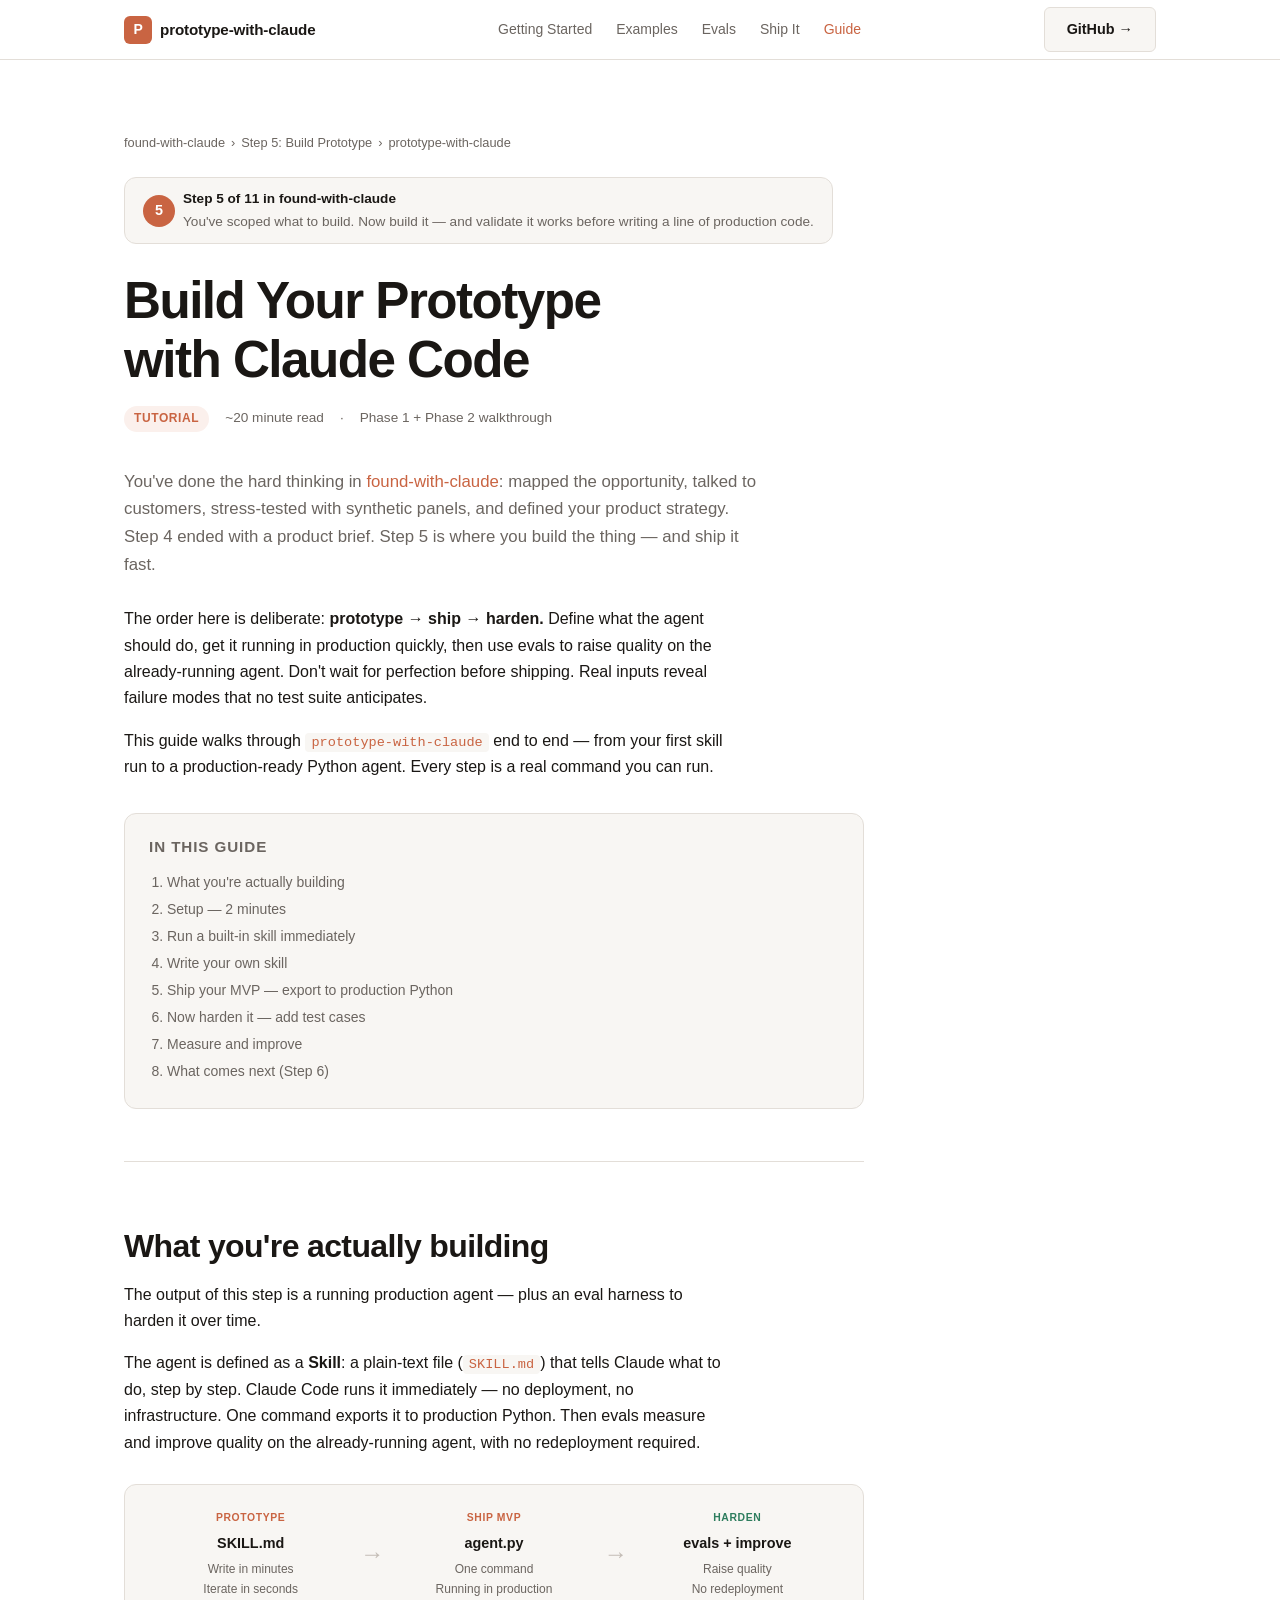
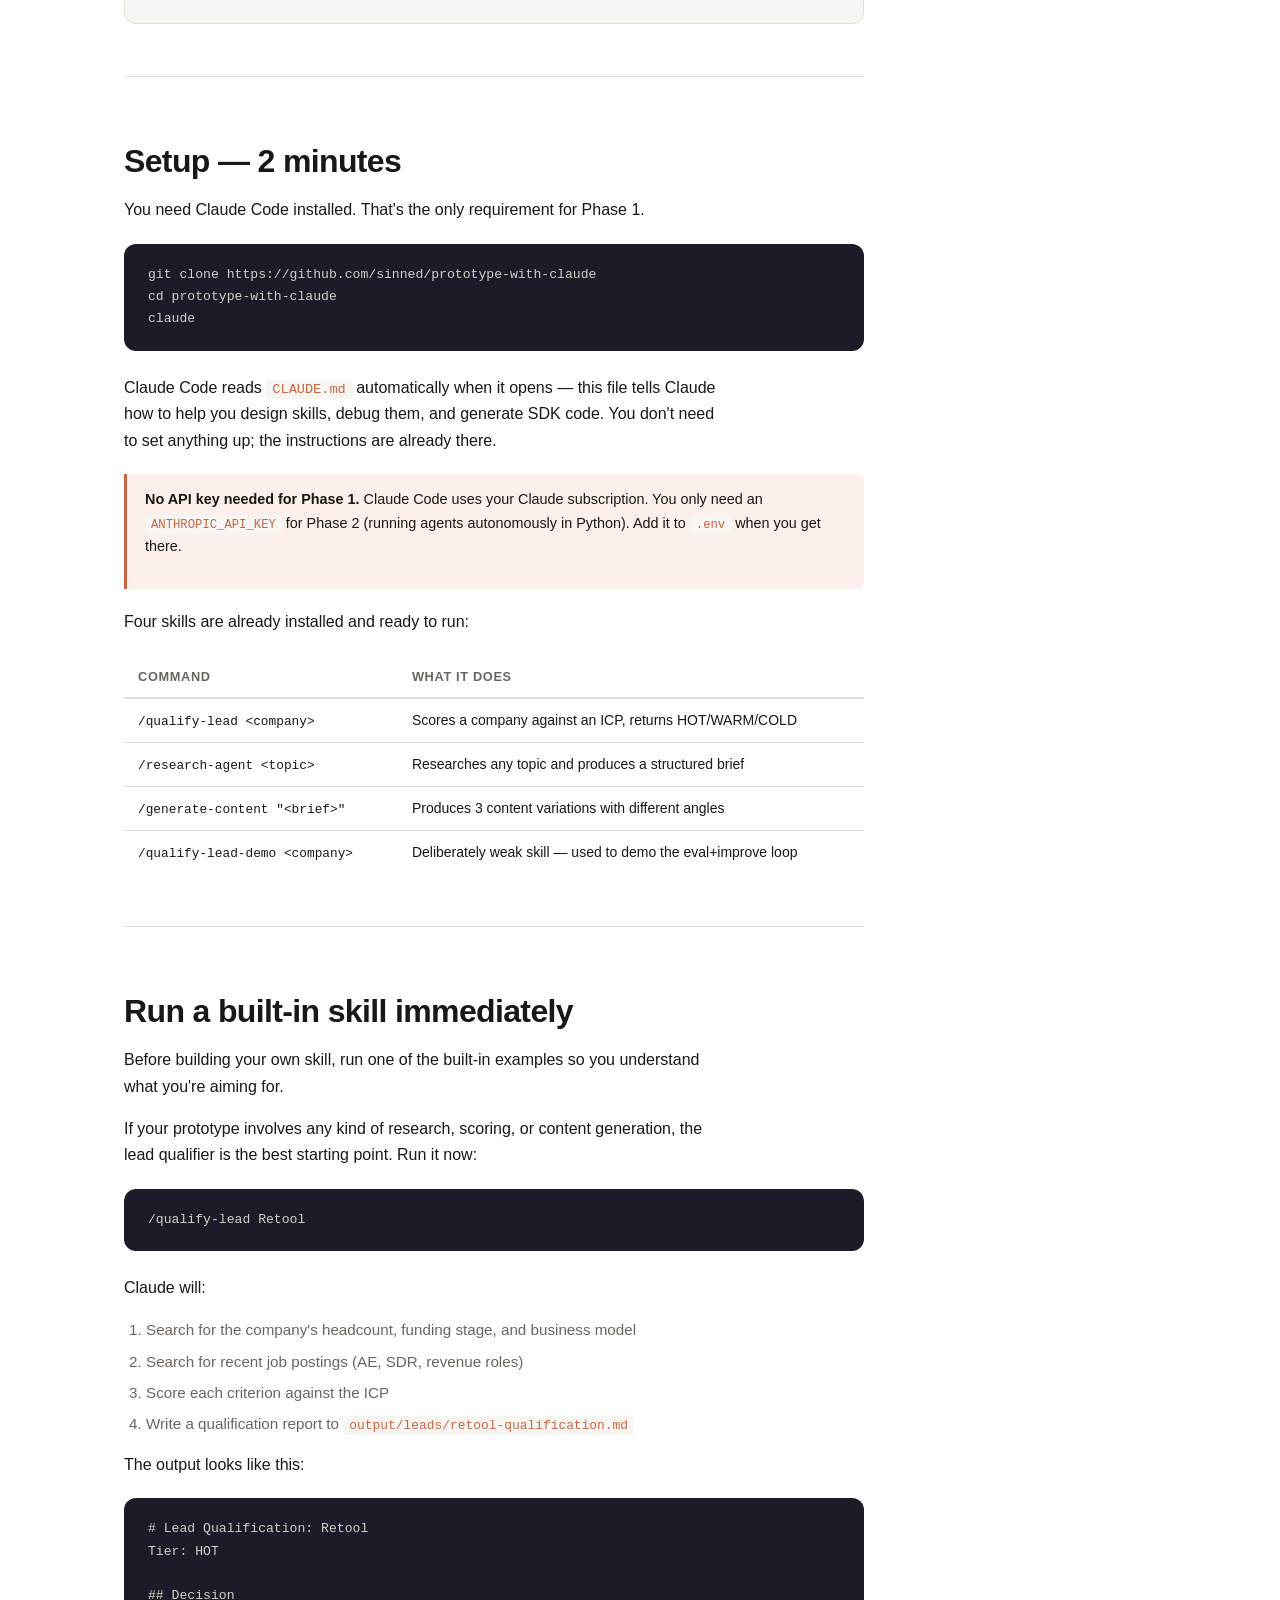
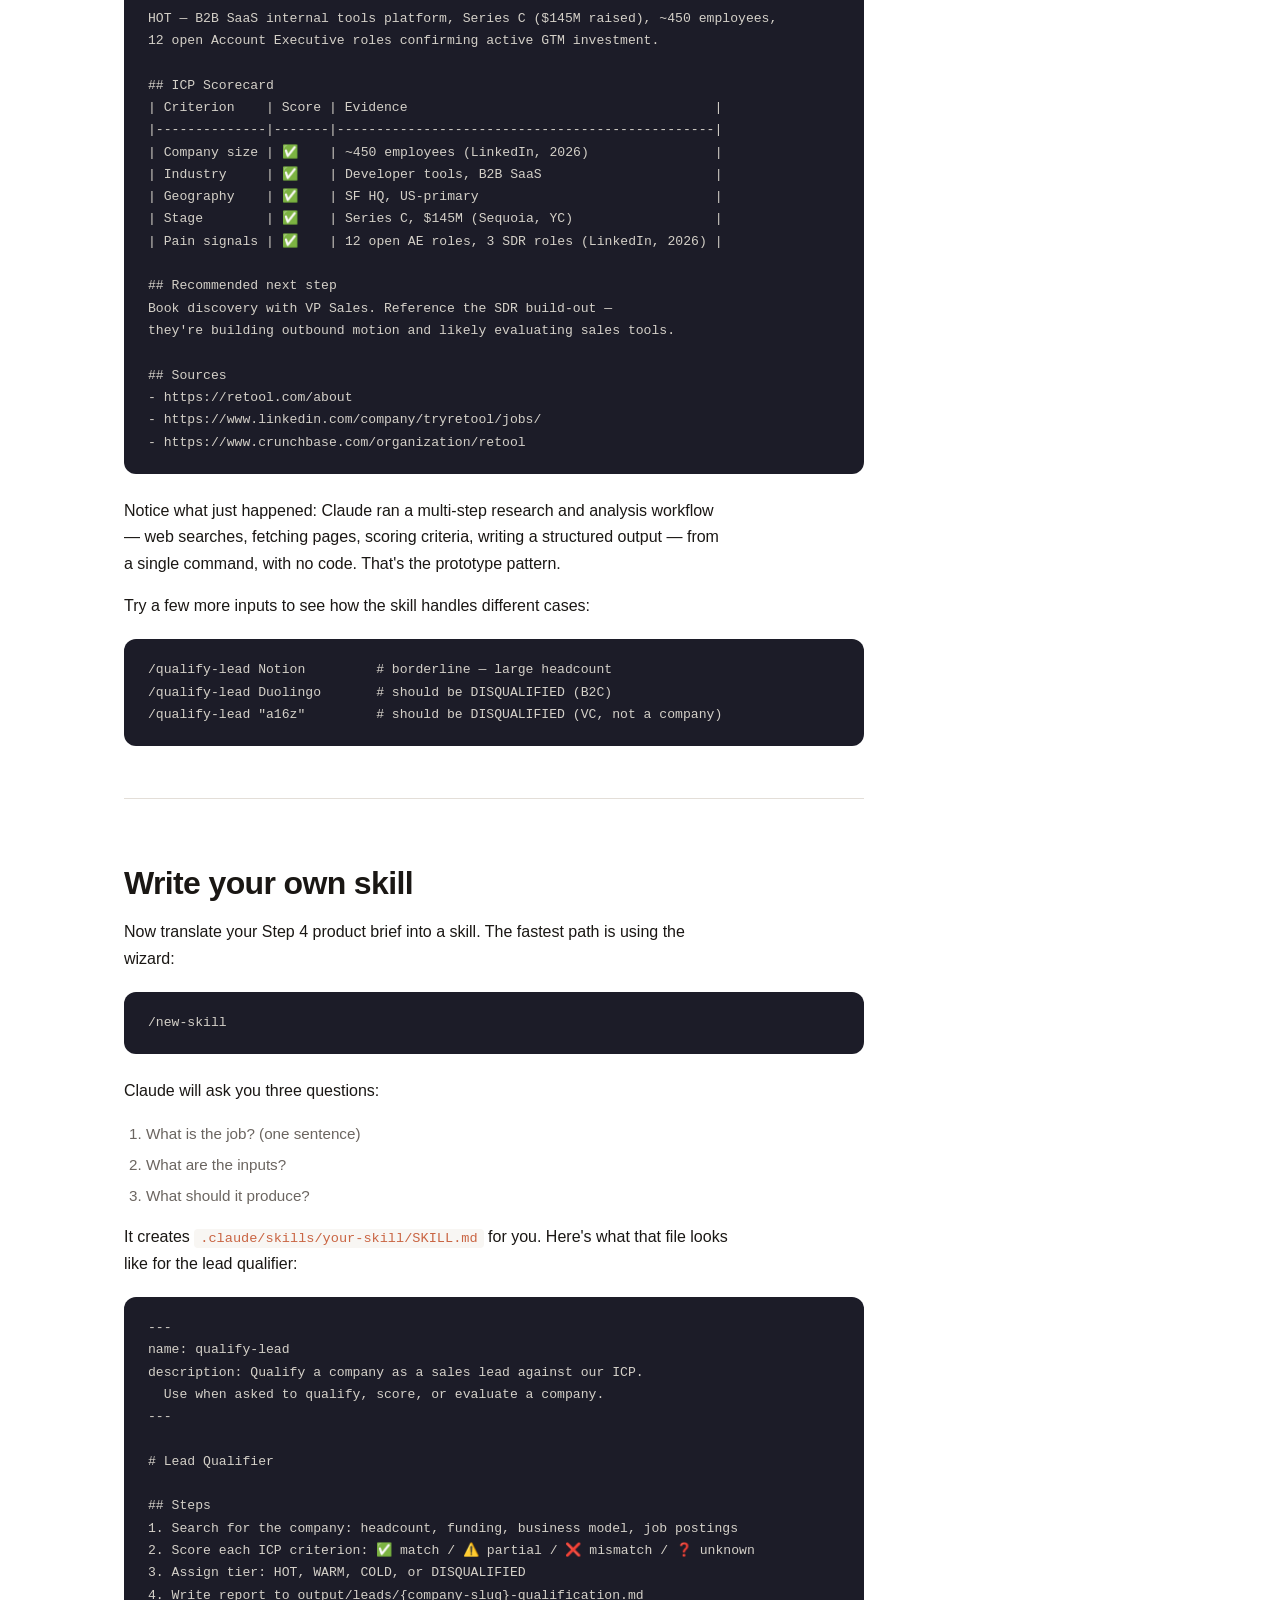
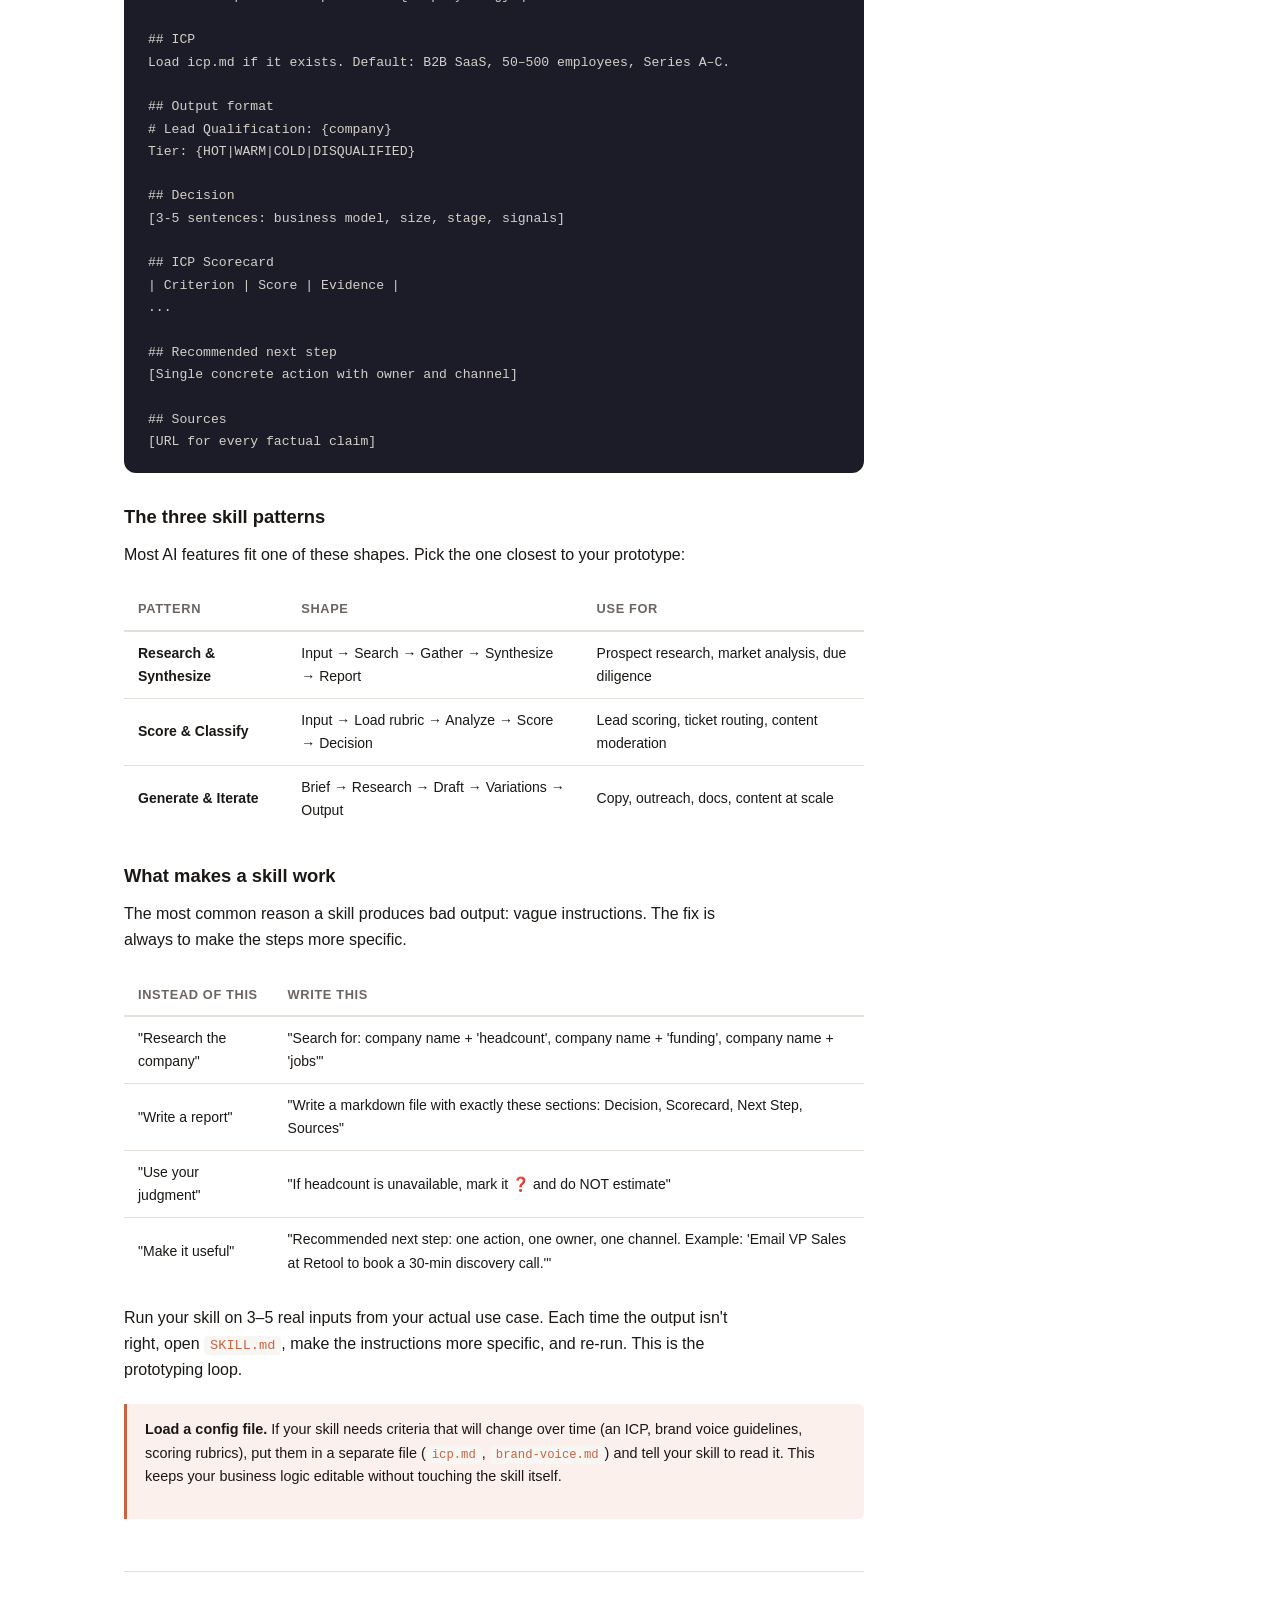
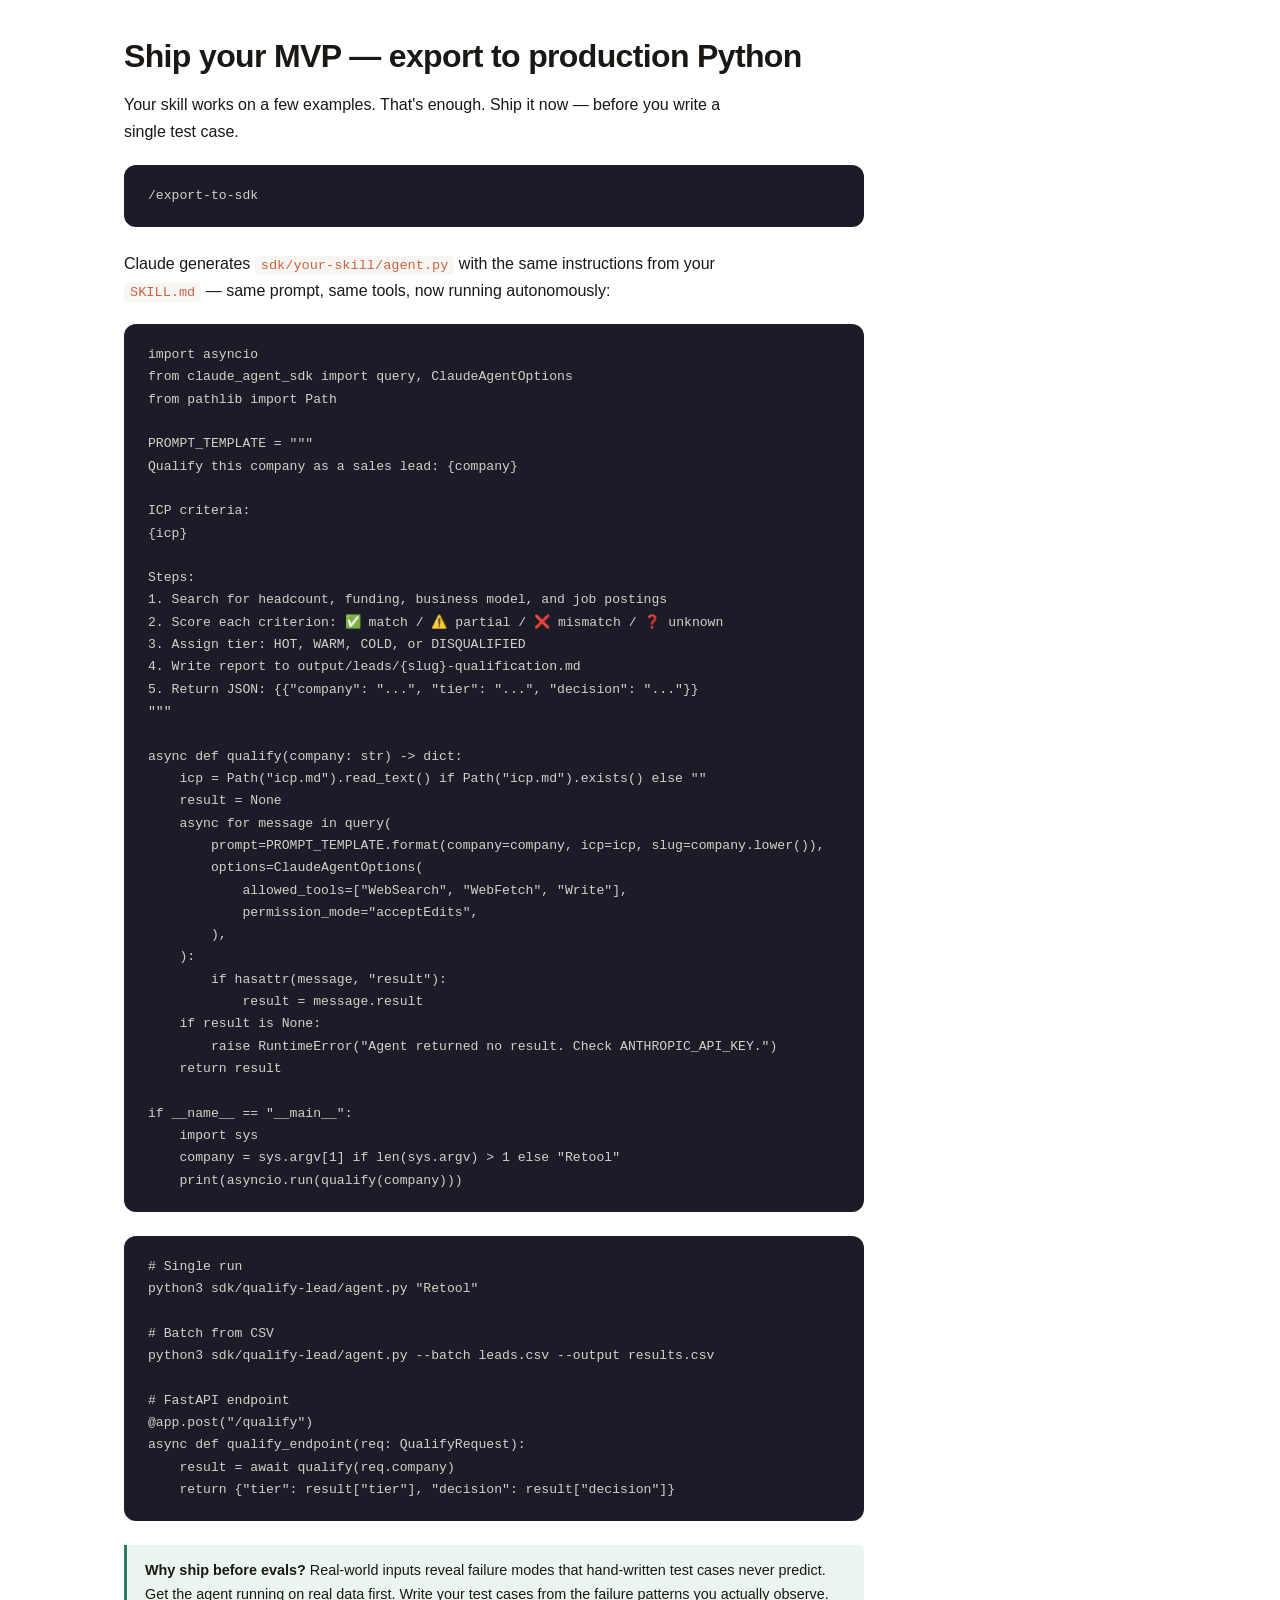
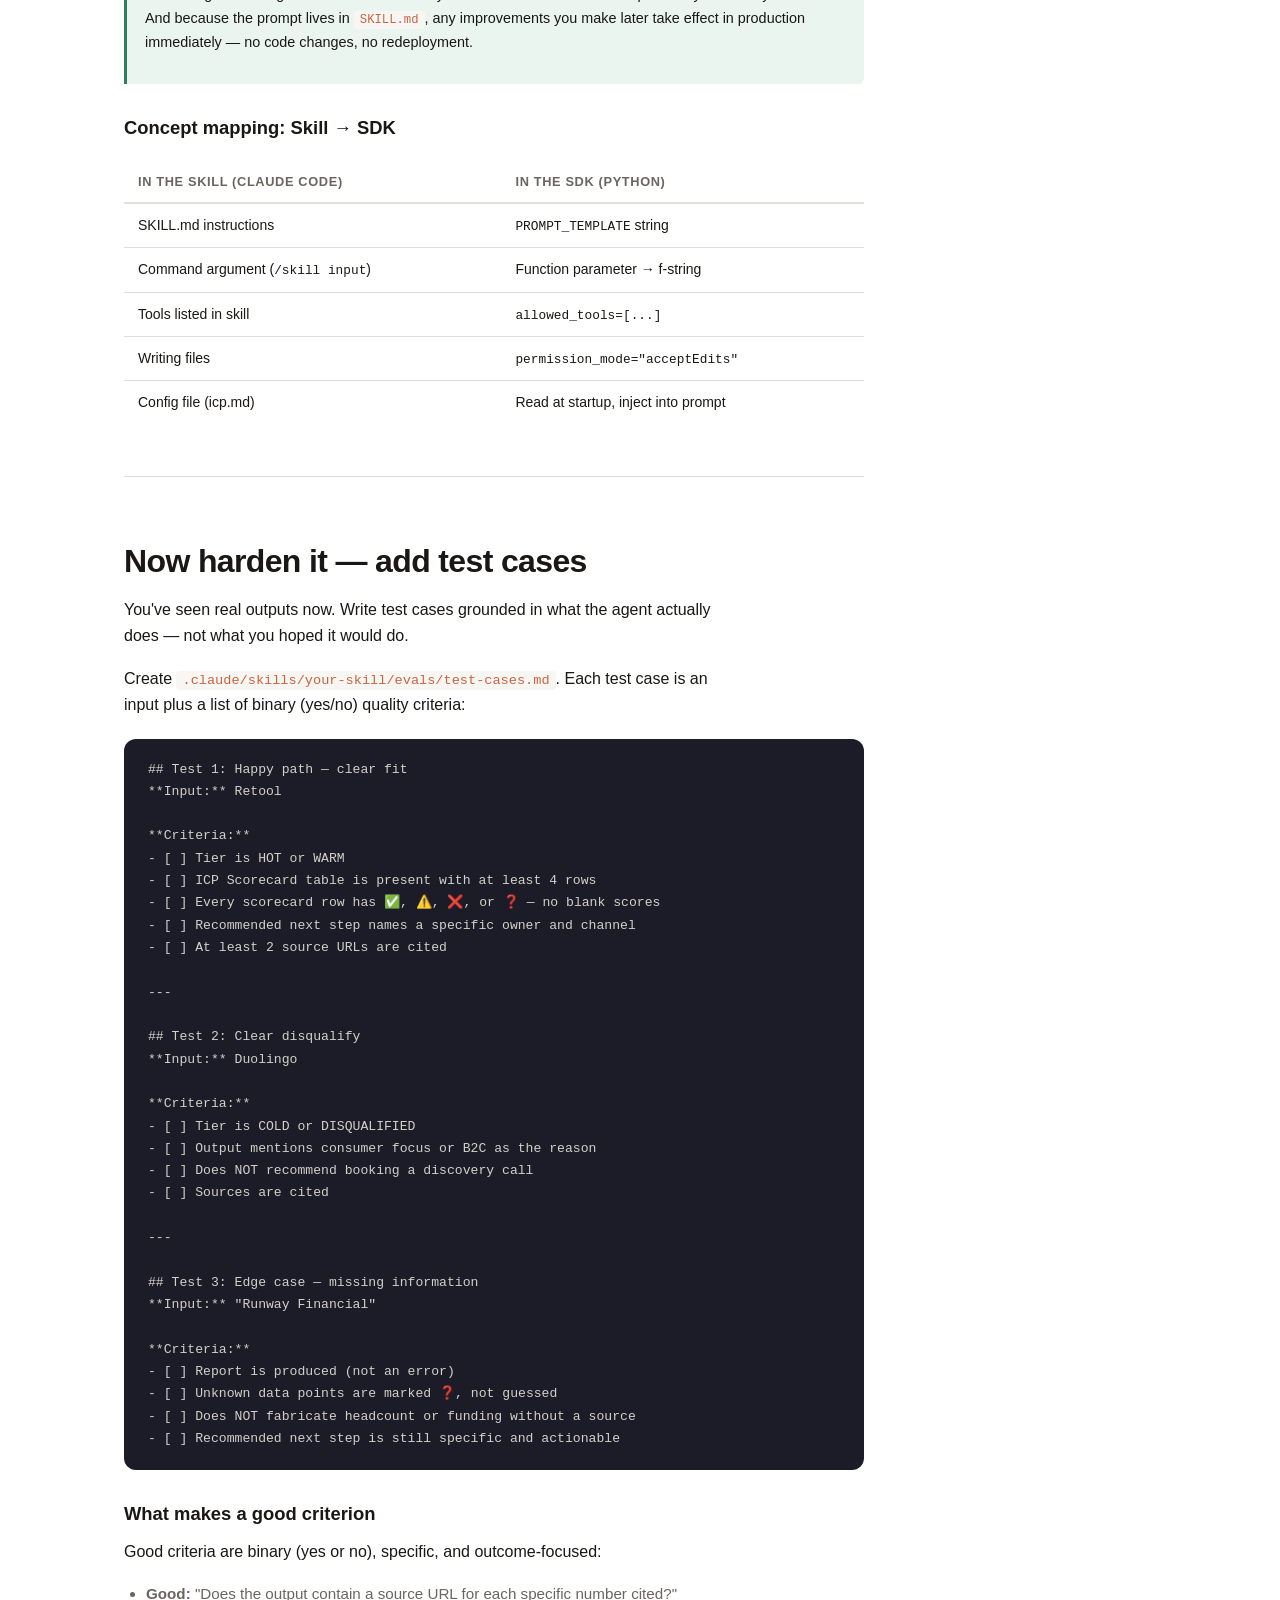
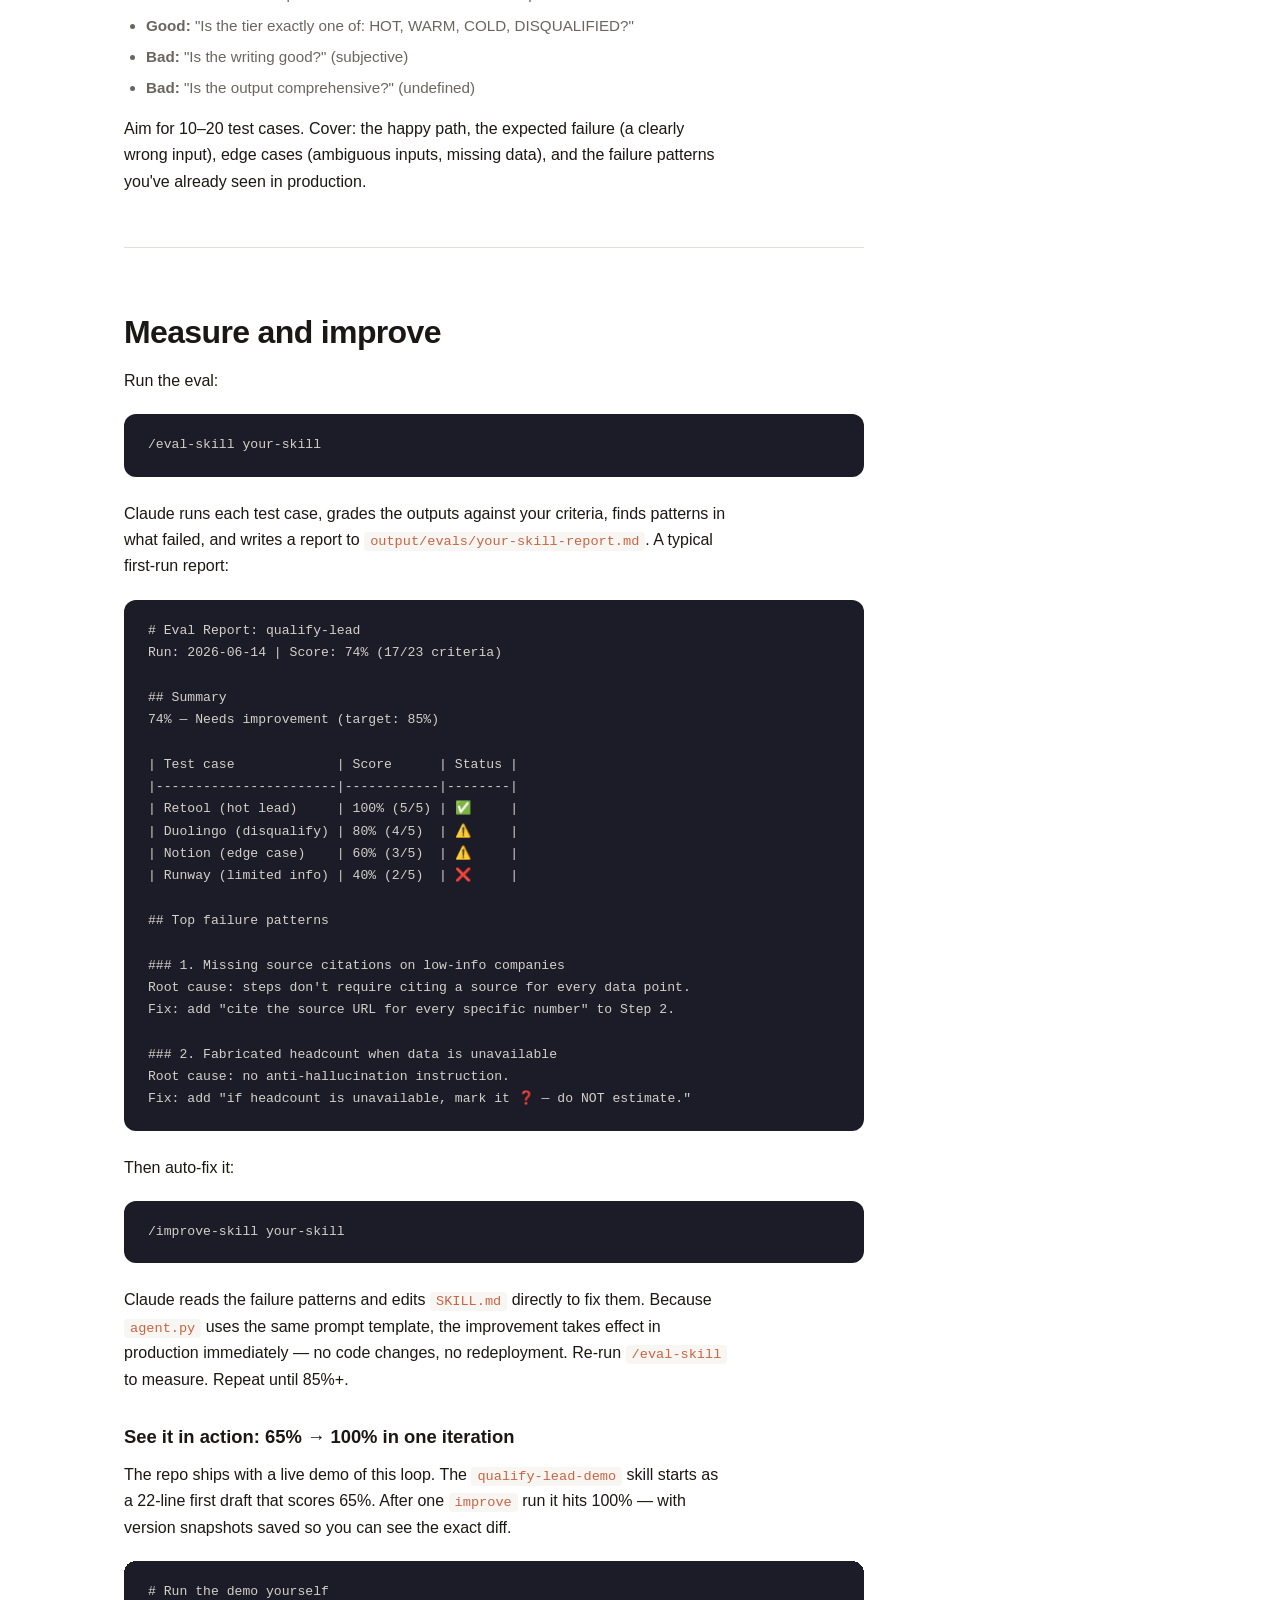
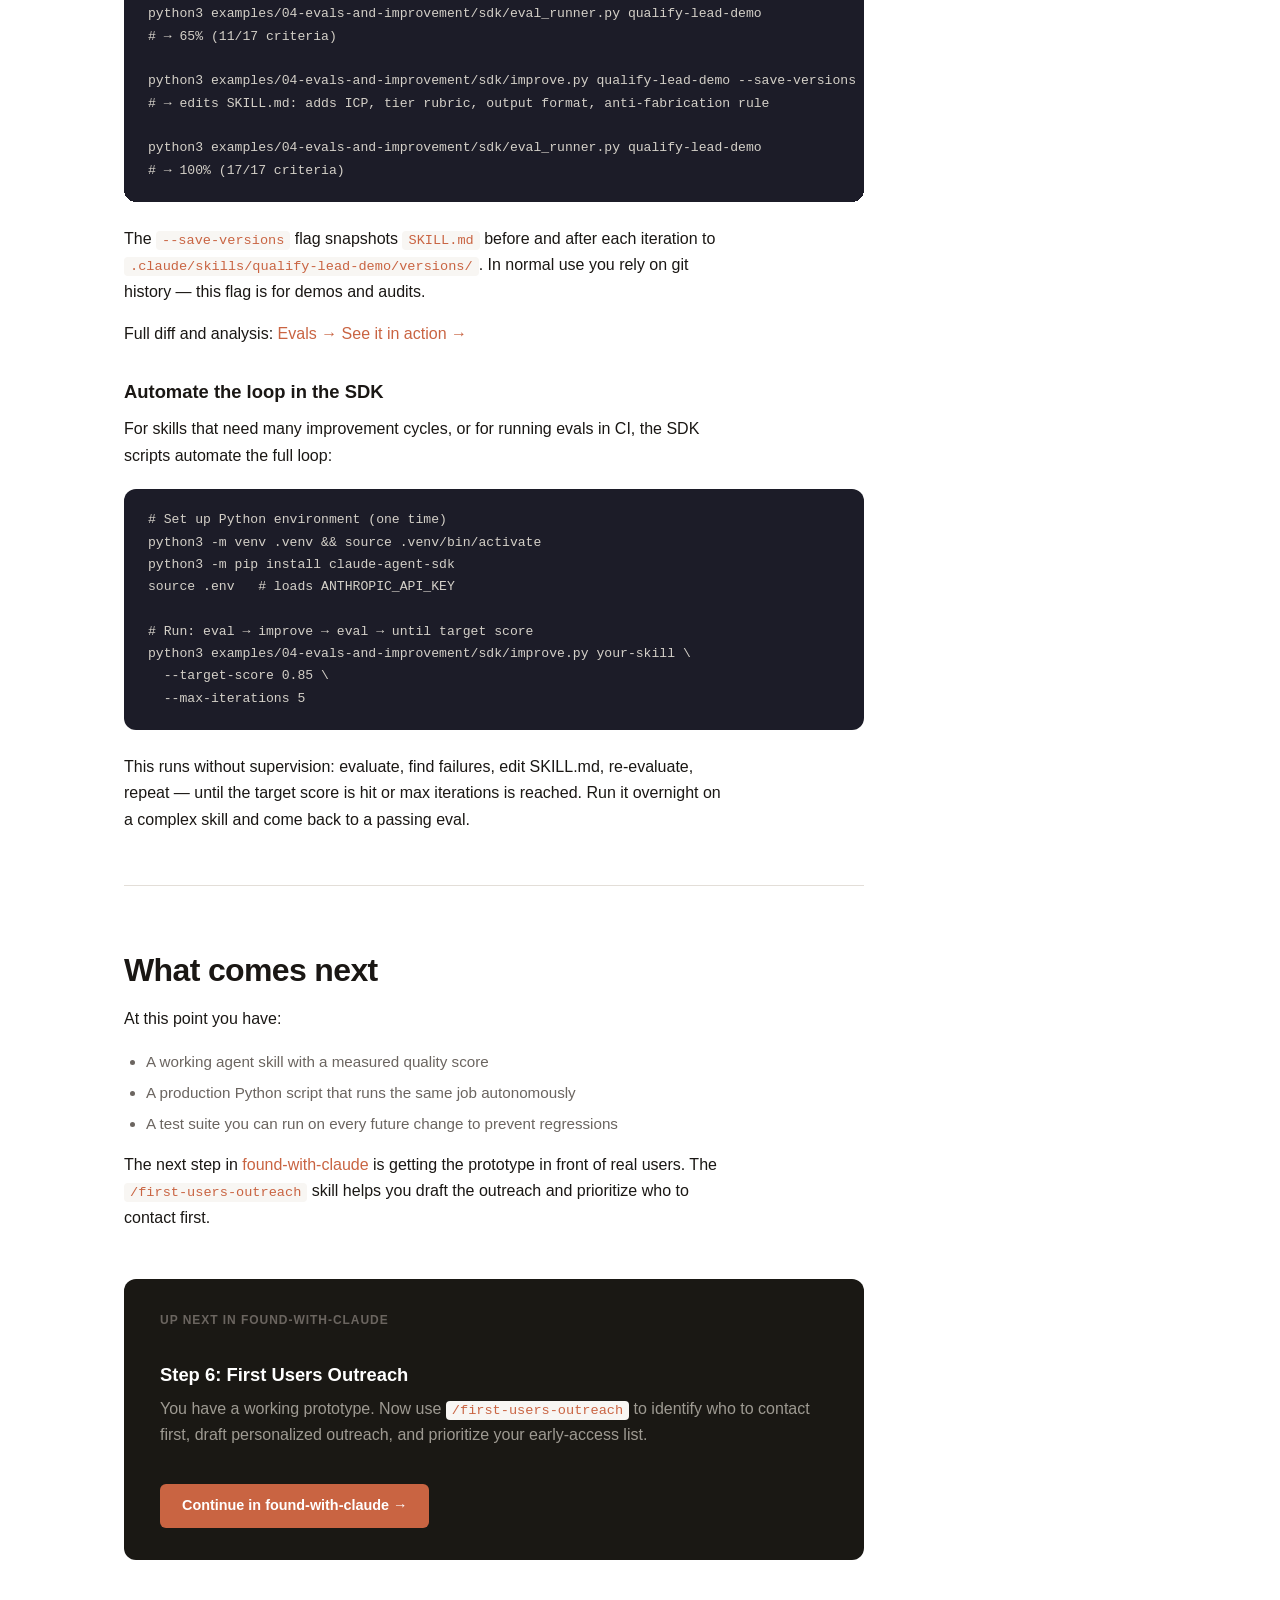
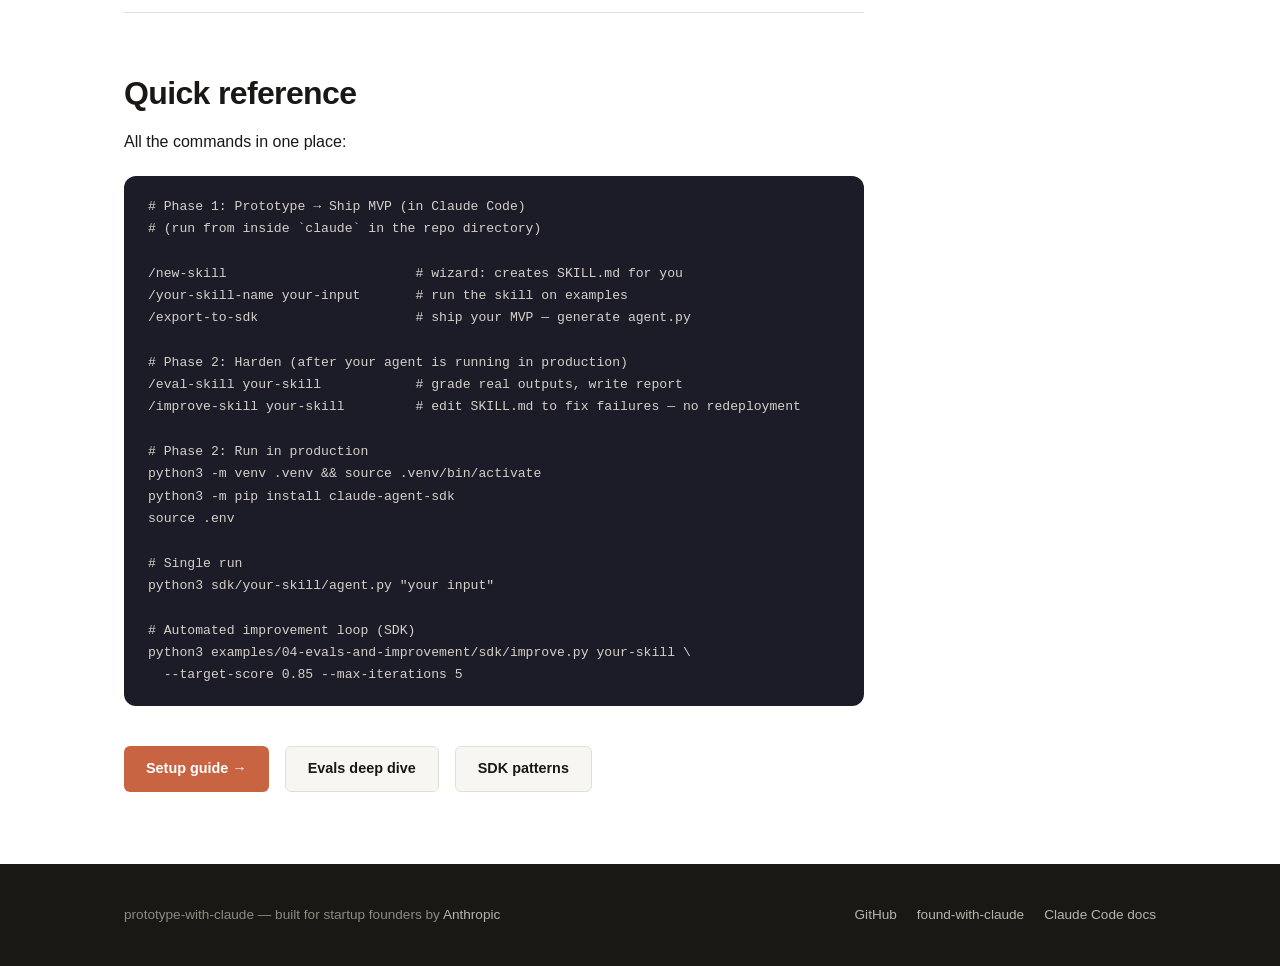
==== commit dc6b5d6c: "Reorder workflow: prototype → ship MVP → harden with evals The eval step moves to after the first pr" ====
--- a/docs/blog-step-5.html
+++ b/docs/blog-step-5.html
@@ -124,11 +124,11 @@
         <p style="font-size:1.05rem;color:var(--text-muted);margin-bottom:28px">
           You've done the hard thinking in <a href="https://github.com/sinned/found-with-claude" target="_blank">found-with-claude</a>:
           mapped the opportunity, talked to customers, stress-tested with synthetic panels, and defined your product strategy.
-          Step 4 ended with a product brief. Step 5 is where you build the thing.
-        </p>
-
-        <p>
-          But "build" doesn't mean write production code yet. It means: define exactly what your AI agent should do, prove it works on real inputs, measure the quality, and iterate until it's reliable. <em>Then</em> write the code.
+          Step 4 ended with a product brief. Step 5 is where you build the thing — and ship it fast.
+        </p>
+
+        <p>
+          The order here is deliberate: <strong>prototype → ship → harden.</strong> Define what the agent should do, get it running in production quickly, then use evals to raise quality on the already-running agent. Don't wait for perfection before shipping. Real inputs reveal failure modes that no test suite anticipates.
         </p>
         <p>
           This guide walks through <code>prototype-with-claude</code> end to end — from your first skill run to a production-ready Python agent. Every step is a real command you can run.
@@ -141,9 +141,9 @@
             <li><a href="#setup">Setup — 2 minutes</a></li>
             <li><a href="#first-skill">Run a built-in skill immediately</a></li>
             <li><a href="#your-skill">Write your own skill</a></li>
-            <li><a href="#test-cases">Define quality with test cases</a></li>
+            <li><a href="#ship">Ship your MVP — export to production Python</a></li>
+            <li><a href="#test-cases">Now harden it — add test cases</a></li>
             <li><a href="#eval-loop">Measure and improve</a></li>
-            <li><a href="#ship">Export to production Python</a></li>
             <li><a href="#whats-next">What comes next (Step 6)</a></li>
           </ol>
         </div>
@@ -153,29 +153,31 @@
         <h2 id="what-youre-building">What you're actually building</h2>
 
         <p>
-          The output of this step isn't an MVP. It's a <strong>validated AI workflow</strong> — an agent that reliably does one job, tested against real inputs, with a measurable quality score.
-        </p>
-
-        <p>
-          That workflow is captured as a <strong>Skill</strong>: a plain-text file (<code>SKILL.md</code>) that tells Claude what to do, step by step. Claude Code reads it and runs it immediately. No deployment, no infrastructure, no wasted API calls on behavior that doesn't work yet.
-        </p>
-
-        <p>
-          Once the skill passes its eval suite, a single command wraps it in production Python using the Claude Agent SDK. You move from "it works in my terminal" to "it runs in my product" without rewriting the logic.
+          The output of this step is a running production agent — plus an eval harness to harden it over time.
+        </p>
+
+        <p>
+          The agent is defined as a <strong>Skill</strong>: a plain-text file (<code>SKILL.md</code>) that tells Claude what to do, step by step. Claude Code runs it immediately — no deployment, no infrastructure. One command exports it to production Python. Then evals measure and improve quality on the already-running agent, with no redeployment required.
         </p>
 
         <div style="background:var(--bg-alt);border:1px solid var(--border);border-radius:var(--radius-lg);padding:24px 28px;margin:28px 0">
-          <div style="display:grid;grid-template-columns:1fr auto 1fr;align-items:center;gap:16px;text-align:center">
+          <div style="display:grid;grid-template-columns:1fr auto 1fr auto 1fr;align-items:center;gap:12px;text-align:center">
             <div>
-              <div style="font-size:0.7rem;font-weight:700;text-transform:uppercase;letter-spacing:0.08em;color:var(--accent);margin-bottom:6px">Phase 1 — Prototype</div>
-              <div style="font-weight:600;margin-bottom:4px">SKILL.md</div>
-              <div style="font-size:0.8rem;color:var(--text-muted)">Write in minutes<br>Iterate in seconds<br>No code</div>
+              <div style="font-size:0.65rem;font-weight:700;text-transform:uppercase;letter-spacing:0.06em;color:var(--accent);margin-bottom:6px">Prototype</div>
+              <div style="font-weight:600;margin-bottom:4px;font-size:0.9rem">SKILL.md</div>
+              <div style="font-size:0.75rem;color:var(--text-muted)">Write in minutes<br>Iterate in seconds</div>
             </div>
-            <div style="font-size:1.8rem;color:var(--border-strong)">→</div>
+            <div style="font-size:1.5rem;color:var(--border-strong)">→</div>
             <div>
-              <div style="font-size:0.7rem;font-weight:700;text-transform:uppercase;letter-spacing:0.08em;color:var(--green);margin-bottom:6px">Phase 2 — Ship</div>
-              <div style="font-weight:600;margin-bottom:4px">agent.py</div>
-              <div style="font-size:0.8rem;color:var(--text-muted)">Same instructions<br>Runs autonomously<br>In your product</div>
+              <div style="font-size:0.65rem;font-weight:700;text-transform:uppercase;letter-spacing:0.06em;color:var(--accent);margin-bottom:6px">Ship MVP</div>
+              <div style="font-weight:600;margin-bottom:4px;font-size:0.9rem">agent.py</div>
+              <div style="font-size:0.75rem;color:var(--text-muted)">One command<br>Running in production</div>
+            </div>
+            <div style="font-size:1.5rem;color:var(--border-strong)">→</div>
+            <div>
+              <div style="font-size:0.65rem;font-weight:700;text-transform:uppercase;letter-spacing:0.06em;color:var(--green);margin-bottom:6px">Harden</div>
+              <div style="font-weight:600;margin-bottom:4px;font-size:0.9rem">evals + improve</div>
+              <div style="font-size:0.75rem;color:var(--text-muted)">Raise quality<br>No redeployment</div>
             </div>
           </div>
         </div>
@@ -389,162 +391,16 @@
 
         <hr>
 
-        <h2 id="test-cases">Define quality with test cases</h2>
-
-        <p>
-          Running a skill on 3 examples isn't enough. Test cases give you a reproducible score you can track over time.
-        </p>
-
-        <p>Create <code>.claude/skills/your-skill/evals/test-cases.md</code>. Each test case is an input plus a list of binary (yes/no) quality criteria:</p>
-
-        <pre><code>## Test 1: Happy path — clear fit
-**Input:** Retool
-
-**Criteria:**
-- [ ] Tier is HOT or WARM
-- [ ] ICP Scorecard table is present with at least 4 rows
-- [ ] Every scorecard row has ✅, ⚠️, ❌, or ❓ — no blank scores
-- [ ] Recommended next step names a specific owner and channel
-- [ ] At least 2 source URLs are cited
-
----
-
-## Test 2: Clear disqualify
-**Input:** Duolingo
-
-**Criteria:**
-- [ ] Tier is COLD or DISQUALIFIED
-- [ ] Output mentions consumer focus or B2C as the reason
-- [ ] Does NOT recommend booking a discovery call
-- [ ] Sources are cited
-
----
-
-## Test 3: Edge case — missing information
-**Input:** "Runway Financial"
-
-**Criteria:**
-- [ ] Report is produced (not an error)
-- [ ] Unknown data points are marked ❓, not guessed
-- [ ] Does NOT fabricate headcount or funding without a source
-- [ ] Recommended next step is still specific and actionable</code></pre>
-
-        <h3>What makes a good criterion</h3>
-
-        <p>Good criteria are binary (yes or no), specific, and outcome-focused:</p>
-
-        <ul>
-          <li><strong>Good:</strong> "Does the output contain a source URL for each specific number cited?"</li>
-          <li><strong>Good:</strong> "Is the tier exactly one of: HOT, WARM, COLD, DISQUALIFIED?"</li>
-          <li><strong>Bad:</strong> "Is the writing good?" (subjective)</li>
-          <li><strong>Bad:</strong> "Is the output comprehensive?" (undefined)</li>
-        </ul>
-
-        <p>
-          Aim for 10–20 test cases total. Cover: the happy path, the expected failure (a clearly wrong input), edge cases (ambiguous inputs, missing data), and adversarial inputs (things designed to break the skill).
-        </p>
-
-        <hr>
-
-        <h2 id="eval-loop">Measure and improve</h2>
-
-        <p>
-          With test cases written, run the eval:
-        </p>
-
-        <pre><code>/eval-skill your-skill</code></pre>
-
-        <p>
-          Claude runs each test case, grades the outputs against your criteria, finds patterns in what failed, and writes a report to <code>output/evals/your-skill-report.md</code>. A typical first-run report:
-        </p>
-
-        <pre><code># Eval Report: qualify-lead
-Run: 2026-06-14 | Score: 74% (17/23 criteria)
-
-## Summary
-74% — Needs improvement (target: 85%)
-
-| Test case             | Score      | Status |
-|-----------------------|------------|--------|
-| Retool (hot lead)     | 100% (5/5) | ✅     |
-| Duolingo (disqualify) | 80% (4/5)  | ⚠️     |
-| Notion (edge case)    | 60% (3/5)  | ⚠️     |
-| Runway (limited info) | 40% (2/5)  | ❌     |
-
-## Top failure patterns
-
-### 1. Missing source citations on low-info companies
-Root cause: steps don't require citing a source for every data point.
-Fix: add "cite the source URL for every specific number" to Step 2.
-
-### 2. Fabricated headcount when data is unavailable
-Root cause: no anti-hallucination instruction.
-Fix: add "if headcount is unavailable, mark it ❓ — do NOT estimate."</code></pre>
-
-        <p>
-          Then auto-fix it:
-        </p>
-
-        <pre><code>/improve-skill your-skill</code></pre>
-
-        <p>
-          Claude reads the failure patterns, edits <code>SKILL.md</code> directly to fix them, and tells you what changed. Re-run <code>/eval-skill</code> to measure the improvement. Repeat until you hit 85%+ (a reasonable production bar).
-        </p>
-
-        <h3>See it in action: 65% → 100% in one iteration</h3>
-
-        <p>
-          The repo ships with a live demo of this loop. The <code>qualify-lead-demo</code> skill starts as a 22-line first draft that scores 65%. After one <code>improve</code> run it hits 100% — with version snapshots saved so you can see the exact diff.
-        </p>
-
-        <pre><code># Run the demo yourself
-python3 examples/04-evals-and-improvement/sdk/eval_runner.py qualify-lead-demo
-# → 65% (11/17 criteria)
-
-python3 examples/04-evals-and-improvement/sdk/improve.py qualify-lead-demo --save-versions
-# → edits SKILL.md: adds ICP, tier rubric, output format, anti-fabrication rule
-
-python3 examples/04-evals-and-improvement/sdk/eval_runner.py qualify-lead-demo
-# → 100% (17/17 criteria)</code></pre>
-
-        <p>
-          The <code>--save-versions</code> flag snapshots <code>SKILL.md</code> before and after each iteration to <code>.claude/skills/qualify-lead-demo/versions/</code>. In normal use you rely on git history — this flag is for demos and audits.
-        </p>
-
-        <p>Full diff and analysis: <a href="evals.html#demo">Evals → See it in action →</a></p>
-
-        <h3>Automate the loop in the SDK</h3>
-
-        <p>
-          For skills that need many improvement cycles, or for running evals in CI, the SDK scripts automate the full loop:
-        </p>
-
-        <pre><code># Set up Python environment (one time)
-python3 -m venv .venv && source .venv/bin/activate
-python3 -m pip install claude-agent-sdk
-source .env   # loads ANTHROPIC_API_KEY
-
-# Run: eval → improve → eval → until target score
-python3 examples/04-evals-and-improvement/sdk/improve.py your-skill \
-  --target-score 0.85 \
-  --max-iterations 5</code></pre>
-
-        <p>
-          This runs without supervision: evaluate, find failures, edit SKILL.md, re-evaluate, repeat — until the target score is hit or max iterations is reached. Run it overnight on a complex skill and come back to a passing eval.
-        </p>
-
-        <hr>
-
-        <h2 id="ship">Export to production Python</h2>
-
-        <p>
-          Once the skill passes evals, exporting to production Python is one command:
+        <h2 id="ship">Ship your MVP — export to production Python</h2>
+
+        <p>
+          Your skill works on a few examples. That's enough. Ship it now — before you write a single test case.
         </p>
 
         <pre><code>/export-to-sdk</code></pre>
 
         <p>
-          Claude generates <code>sdk/your-skill/agent.py</code>. The generated code uses the same instructions as your <code>SKILL.md</code> — same prompt, same tools, now running autonomously via the Agent SDK:
+          Claude generates <code>sdk/your-skill/agent.py</code> with the same instructions from your <code>SKILL.md</code> — same prompt, same tools, now running autonomously:
         </p>
 
         <pre><code>import asyncio
@@ -586,24 +442,24 @@
     company = sys.argv[1] if len(sys.argv) > 1 else "Retool"
     print(asyncio.run(qualify(company)))</code></pre>
 
-        <p>
-          From there, plug it into your product:
-        </p>
-
-        <pre><code># Single company
+        <pre><code># Single run
 python3 sdk/qualify-lead/agent.py "Retool"
 
-# Batch from CSV (add --batch support to agent.py)
+# Batch from CSV
 python3 sdk/qualify-lead/agent.py --batch leads.csv --output results.csv
 
-# FastAPI endpoint — trigger it from a webhook or UI
+# FastAPI endpoint
 @app.post("/qualify")
 async def qualify_endpoint(req: QualifyRequest):
     result = await qualify(req.company)
     return {"tier": result["tier"], "decision": result["decision"]}</code></pre>
 
         <div class="callout green">
-          <p><strong>The key insight:</strong> the instructions in <code>agent.py</code> are the same instructions that were in <code>SKILL.md</code>. What you tuned during prototyping is exactly what runs in production. The migration didn't change the behavior — only the runtime.</p>
+          <p>
+            <strong>Why ship before evals?</strong> Real-world inputs reveal failure modes that hand-written test cases never predict.
+            Get the agent running on real data first. Write your test cases from the failure patterns you actually observe.
+            And because the prompt lives in <code>SKILL.md</code>, any improvements you make later take effect in production immediately — no code changes, no redeployment.
+          </p>
         </div>
 
         <h3>Concept mapping: Skill → SDK</h3>
@@ -621,6 +477,152 @@
 
         <hr>
 
+        <h2 id="test-cases">Now harden it — add test cases</h2>
+
+        <p>
+          You've seen real outputs now. Write test cases grounded in what the agent actually does — not what you hoped it would do.
+        </p>
+
+        <p>Create <code>.claude/skills/your-skill/evals/test-cases.md</code>. Each test case is an input plus a list of binary (yes/no) quality criteria:</p>
+
+        <pre><code>## Test 1: Happy path — clear fit
+**Input:** Retool
+
+**Criteria:**
+- [ ] Tier is HOT or WARM
+- [ ] ICP Scorecard table is present with at least 4 rows
+- [ ] Every scorecard row has ✅, ⚠️, ❌, or ❓ — no blank scores
+- [ ] Recommended next step names a specific owner and channel
+- [ ] At least 2 source URLs are cited
+
+---
+
+## Test 2: Clear disqualify
+**Input:** Duolingo
+
+**Criteria:**
+- [ ] Tier is COLD or DISQUALIFIED
+- [ ] Output mentions consumer focus or B2C as the reason
+- [ ] Does NOT recommend booking a discovery call
+- [ ] Sources are cited
+
+---
+
+## Test 3: Edge case — missing information
+**Input:** "Runway Financial"
+
+**Criteria:**
+- [ ] Report is produced (not an error)
+- [ ] Unknown data points are marked ❓, not guessed
+- [ ] Does NOT fabricate headcount or funding without a source
+- [ ] Recommended next step is still specific and actionable</code></pre>
+
+        <h3>What makes a good criterion</h3>
+
+        <p>Good criteria are binary (yes or no), specific, and outcome-focused:</p>
+
+        <ul>
+          <li><strong>Good:</strong> "Does the output contain a source URL for each specific number cited?"</li>
+          <li><strong>Good:</strong> "Is the tier exactly one of: HOT, WARM, COLD, DISQUALIFIED?"</li>
+          <li><strong>Bad:</strong> "Is the writing good?" (subjective)</li>
+          <li><strong>Bad:</strong> "Is the output comprehensive?" (undefined)</li>
+        </ul>
+
+        <p>
+          Aim for 10–20 test cases. Cover: the happy path, the expected failure (a clearly wrong input), edge cases (ambiguous inputs, missing data), and the failure patterns you've already seen in production.
+        </p>
+
+        <hr>
+
+        <h2 id="eval-loop">Measure and improve</h2>
+
+        <p>
+          Run the eval:
+        </p>
+
+        <pre><code>/eval-skill your-skill</code></pre>
+
+        <p>
+          Claude runs each test case, grades the outputs against your criteria, finds patterns in what failed, and writes a report to <code>output/evals/your-skill-report.md</code>. A typical first-run report:
+        </p>
+
+        <pre><code># Eval Report: qualify-lead
+Run: 2026-06-14 | Score: 74% (17/23 criteria)
+
+## Summary
+74% — Needs improvement (target: 85%)
+
+| Test case             | Score      | Status |
+|-----------------------|------------|--------|
+| Retool (hot lead)     | 100% (5/5) | ✅     |
+| Duolingo (disqualify) | 80% (4/5)  | ⚠️     |
+| Notion (edge case)    | 60% (3/5)  | ⚠️     |
+| Runway (limited info) | 40% (2/5)  | ❌     |
+
+## Top failure patterns
+
+### 1. Missing source citations on low-info companies
+Root cause: steps don't require citing a source for every data point.
+Fix: add "cite the source URL for every specific number" to Step 2.
+
+### 2. Fabricated headcount when data is unavailable
+Root cause: no anti-hallucination instruction.
+Fix: add "if headcount is unavailable, mark it ❓ — do NOT estimate."</code></pre>
+
+        <p>
+          Then auto-fix it:
+        </p>
+
+        <pre><code>/improve-skill your-skill</code></pre>
+
+        <p>
+          Claude reads the failure patterns and edits <code>SKILL.md</code> directly to fix them. Because <code>agent.py</code> uses the same prompt template, the improvement takes effect in production immediately — no code changes, no redeployment. Re-run <code>/eval-skill</code> to measure. Repeat until 85%+.
+        </p>
+
+        <h3>See it in action: 65% → 100% in one iteration</h3>
+
+        <p>
+          The repo ships with a live demo of this loop. The <code>qualify-lead-demo</code> skill starts as a 22-line first draft that scores 65%. After one <code>improve</code> run it hits 100% — with version snapshots saved so you can see the exact diff.
+        </p>
+
+        <pre><code># Run the demo yourself
+python3 examples/04-evals-and-improvement/sdk/eval_runner.py qualify-lead-demo
+# → 65% (11/17 criteria)
+
+python3 examples/04-evals-and-improvement/sdk/improve.py qualify-lead-demo --save-versions
+# → edits SKILL.md: adds ICP, tier rubric, output format, anti-fabrication rule
+
+python3 examples/04-evals-and-improvement/sdk/eval_runner.py qualify-lead-demo
+# → 100% (17/17 criteria)</code></pre>
+
+        <p>
+          The <code>--save-versions</code> flag snapshots <code>SKILL.md</code> before and after each iteration to <code>.claude/skills/qualify-lead-demo/versions/</code>. In normal use you rely on git history — this flag is for demos and audits.
+        </p>
+
+        <p>Full diff and analysis: <a href="evals.html#demo">Evals → See it in action →</a></p>
+
+        <h3>Automate the loop in the SDK</h3>
+
+        <p>
+          For skills that need many improvement cycles, or for running evals in CI, the SDK scripts automate the full loop:
+        </p>
+
+        <pre><code># Set up Python environment (one time)
+python3 -m venv .venv && source .venv/bin/activate
+python3 -m pip install claude-agent-sdk
+source .env   # loads ANTHROPIC_API_KEY
+
+# Run: eval → improve → eval → until target score
+python3 examples/04-evals-and-improvement/sdk/improve.py your-skill \
+  --target-score 0.85 \
+  --max-iterations 5</code></pre>
+
+        <p>
+          This runs without supervision: evaluate, find failures, edit SKILL.md, re-evaluate, repeat — until the target score is hit or max iterations is reached. Run it overnight on a complex skill and come back to a passing eval.
+        </p>
+
+        <hr>
+
         <h2 id="whats-next">What comes next</h2>
 
         <p>
@@ -654,14 +656,16 @@
 
         <p>All the commands in one place:</p>
 
-        <pre><code># Phase 1: Prototype in Claude Code
+        <pre><code># Phase 1: Prototype → Ship MVP (in Claude Code)
 # (run from inside `claude` in the repo directory)
 
 /new-skill                        # wizard: creates SKILL.md for you
-/your-skill-name your-input       # run the skill
-/eval-skill your-skill            # grade outputs, write report
-/improve-skill your-skill         # edit SKILL.md to fix failures
-/export-to-sdk                    # generate agent.py
+/your-skill-name your-input       # run the skill on examples
+/export-to-sdk                    # ship your MVP — generate agent.py
+
+# Phase 2: Harden (after your agent is running in production)
+/eval-skill your-skill            # grade real outputs, write report
+/improve-skill your-skill         # edit SKILL.md to fix failures — no redeployment
 
 # Phase 2: Run in production
 python3 -m venv .venv && source .venv/bin/activate
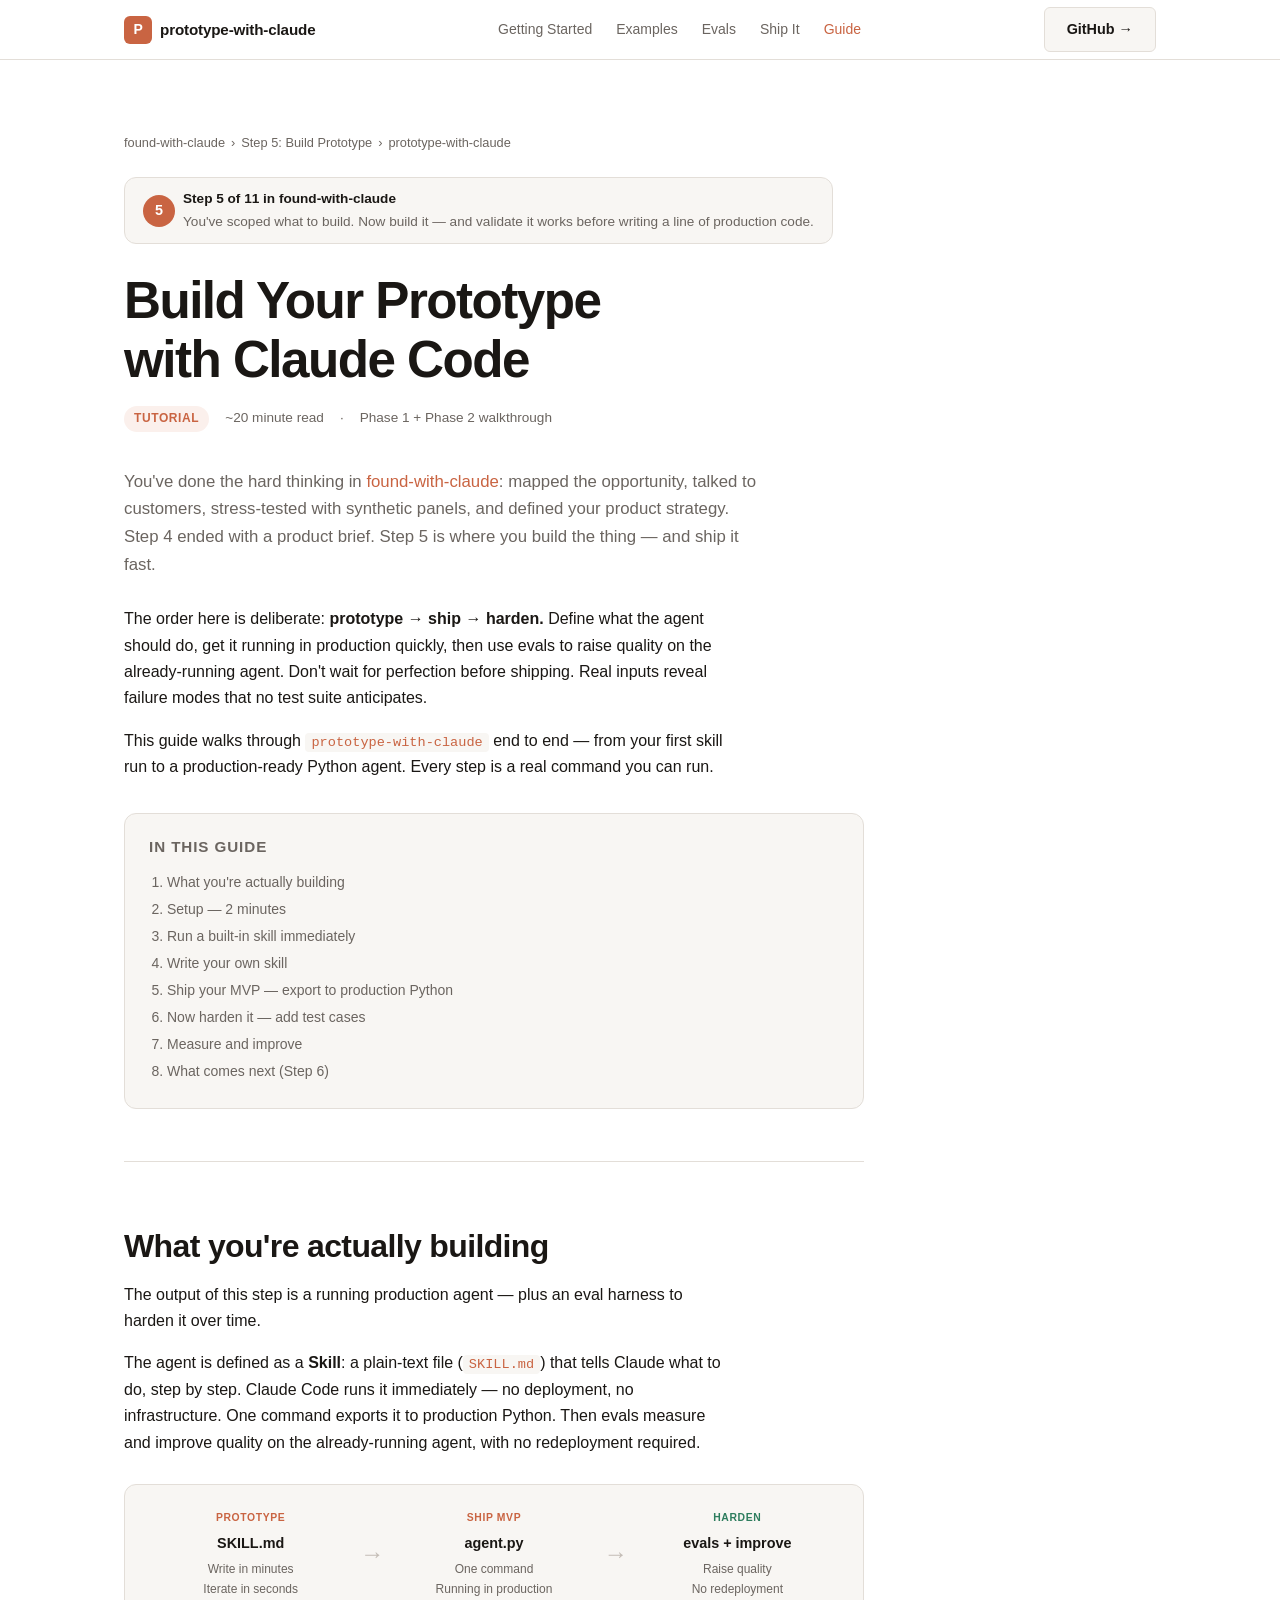
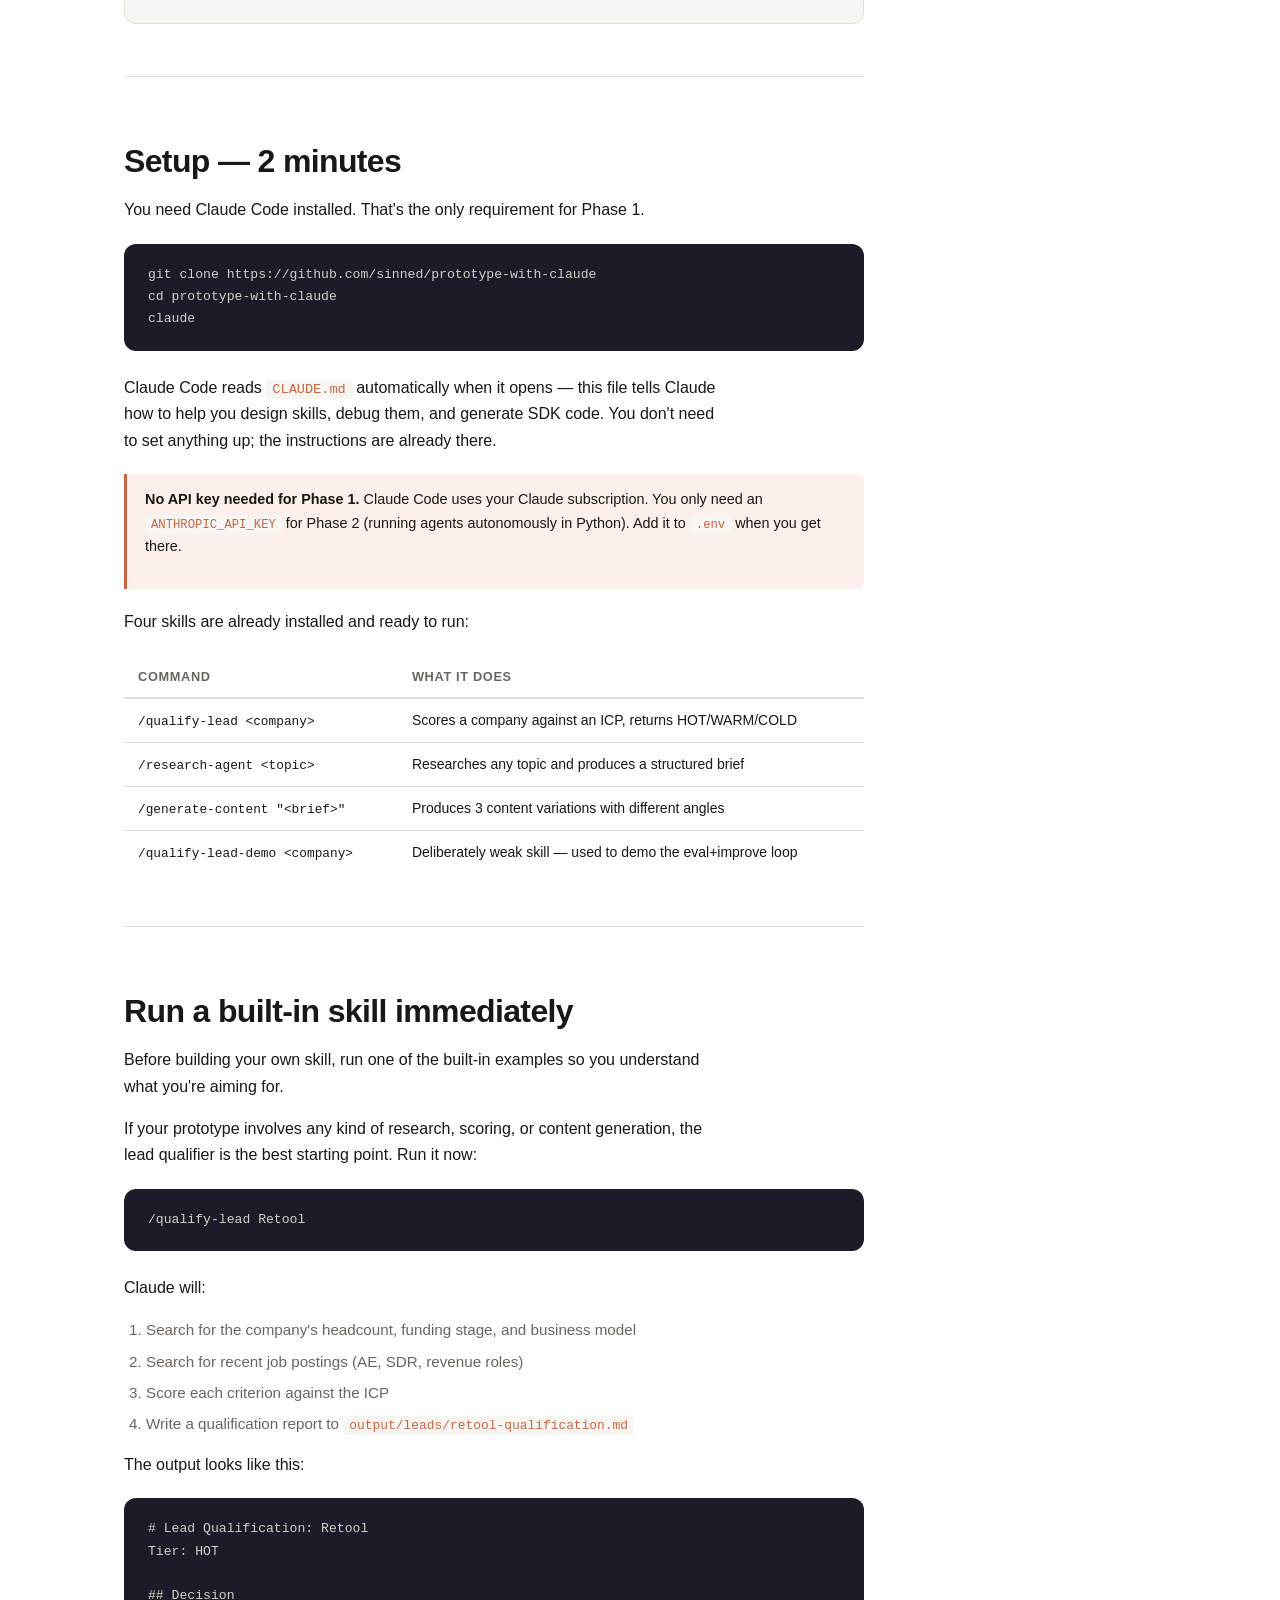
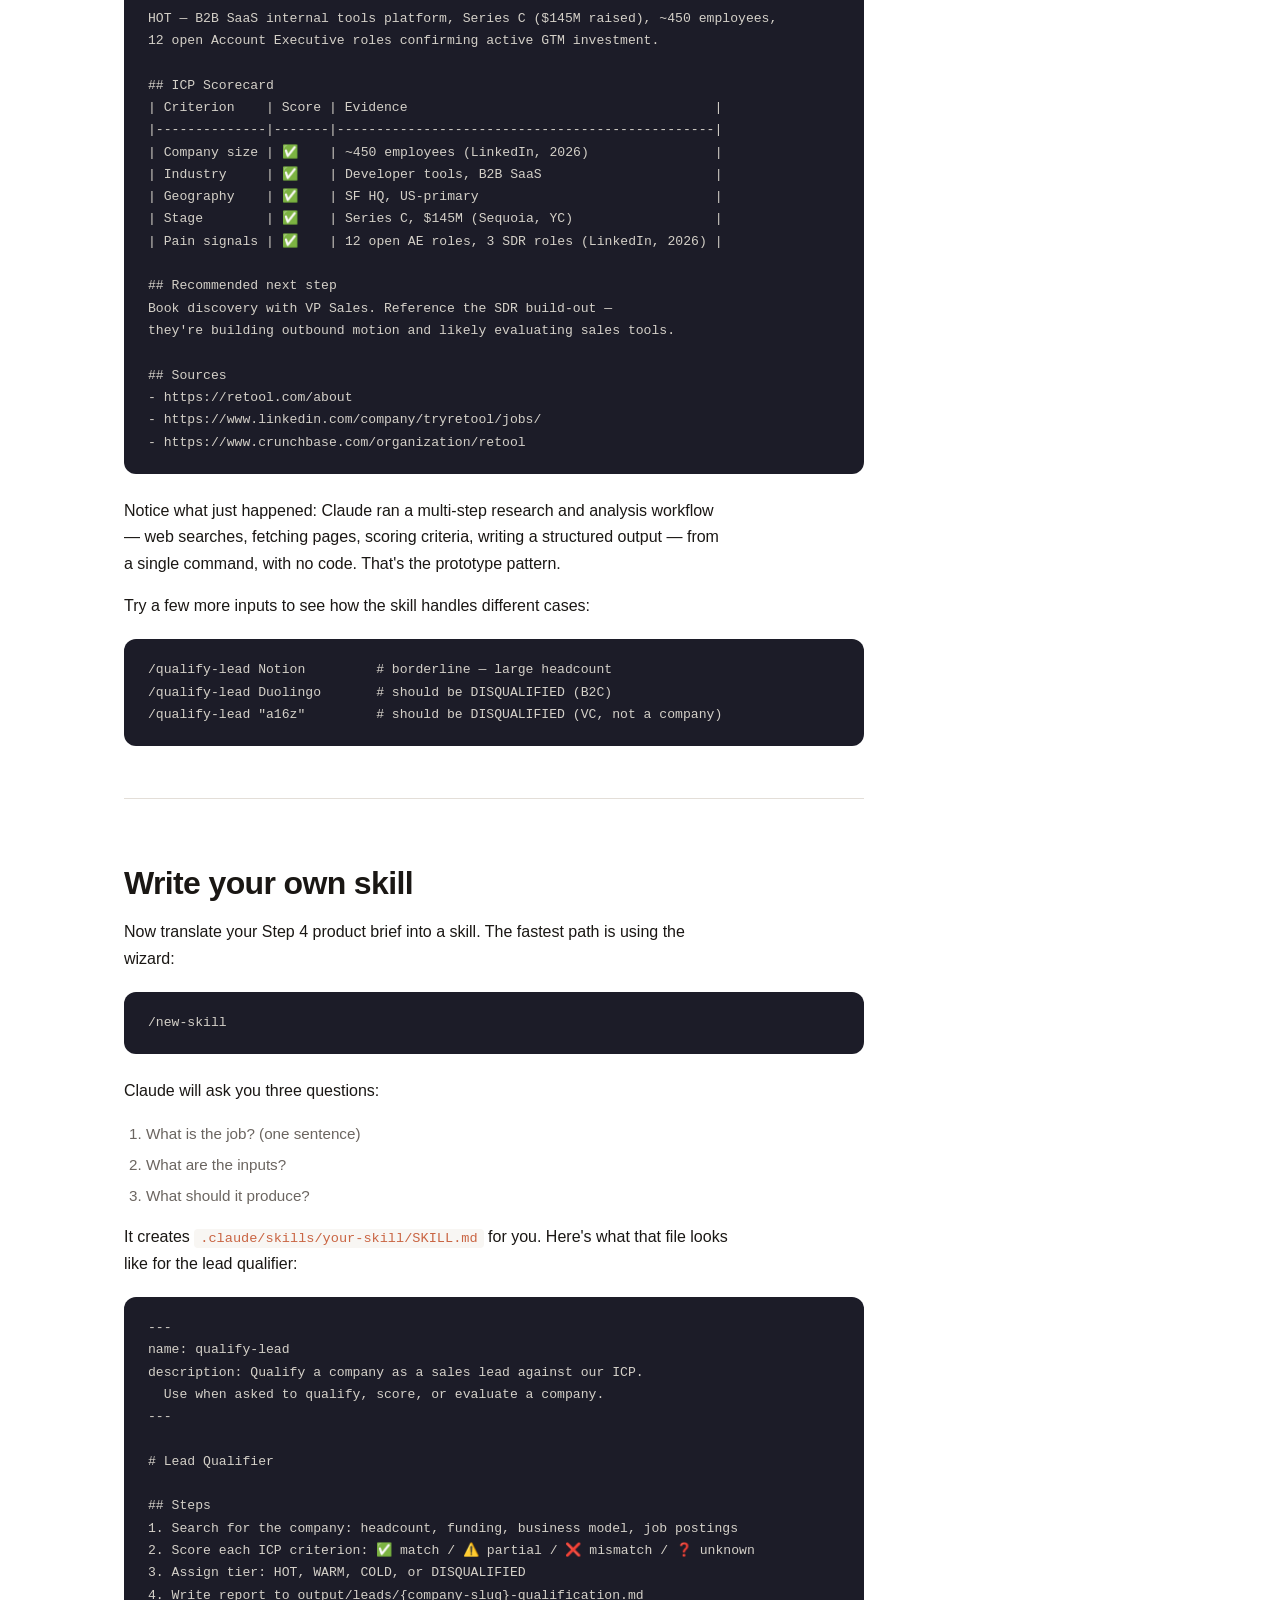
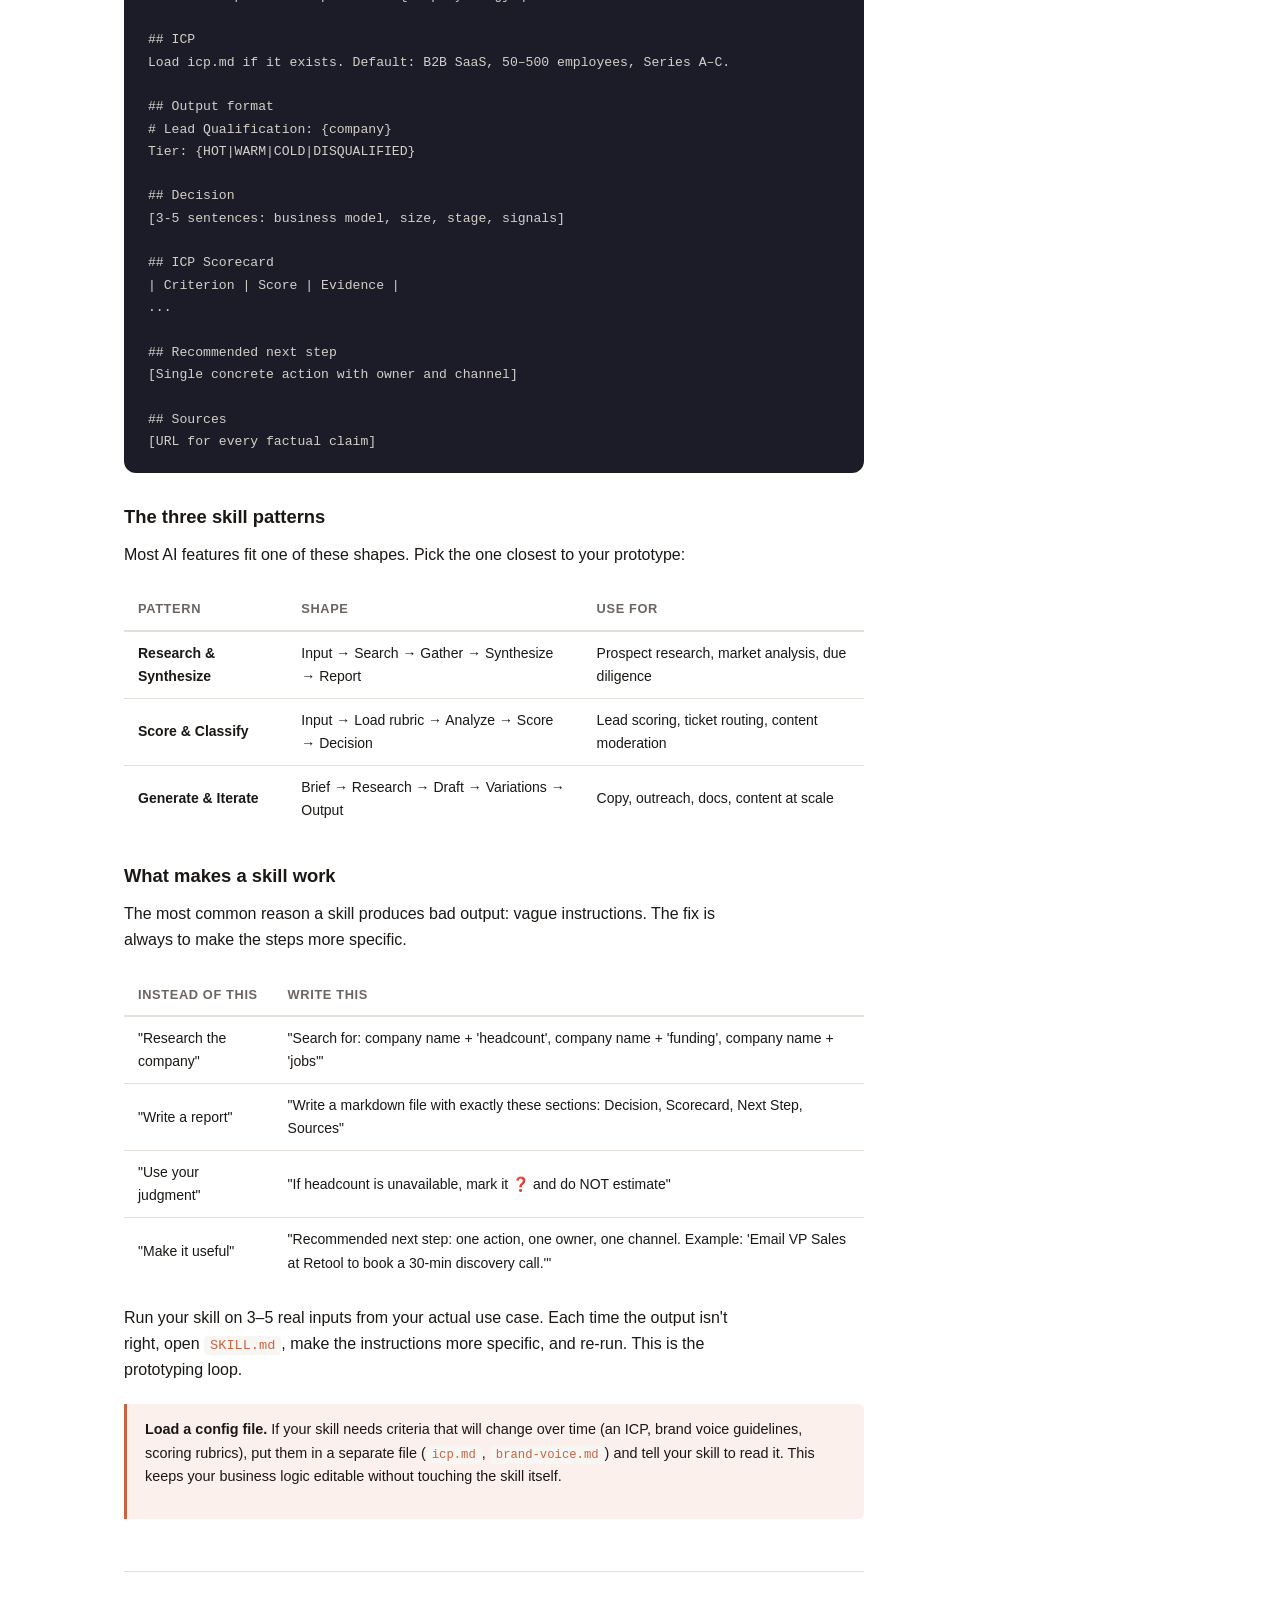
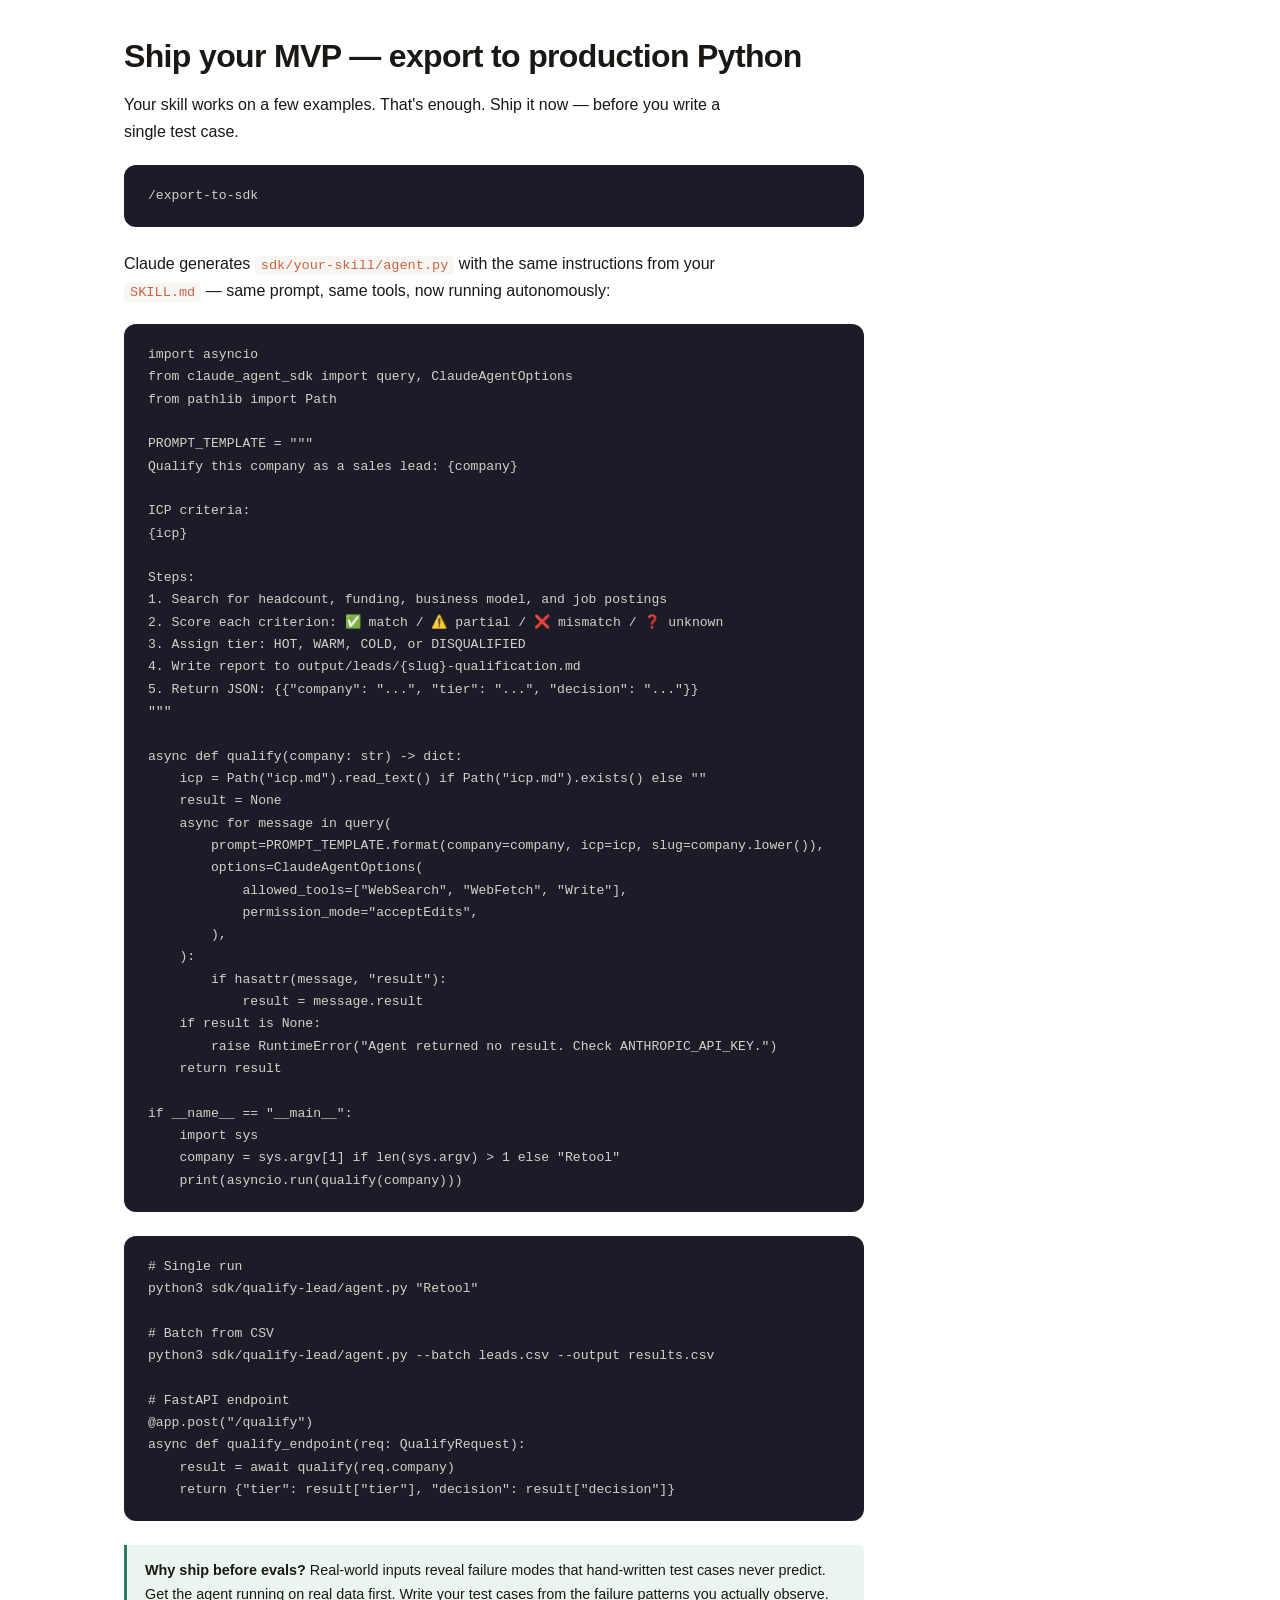
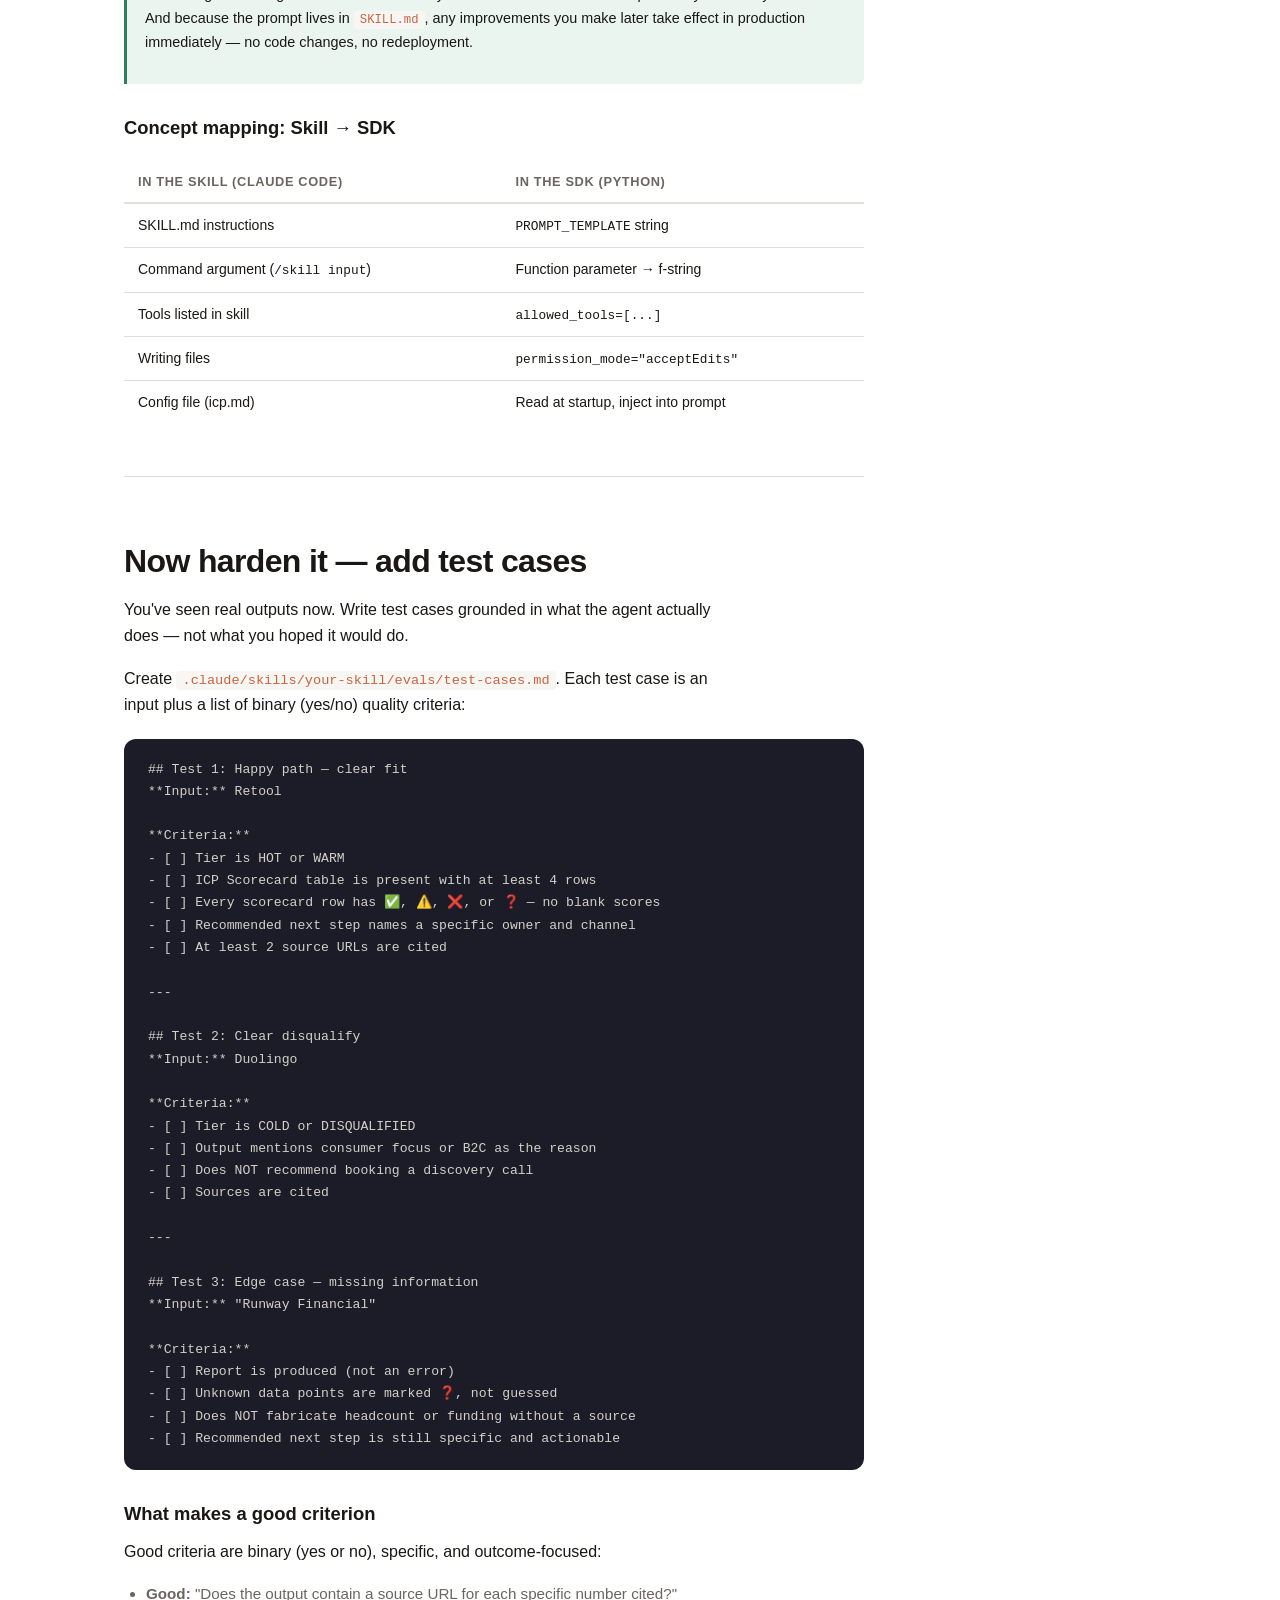
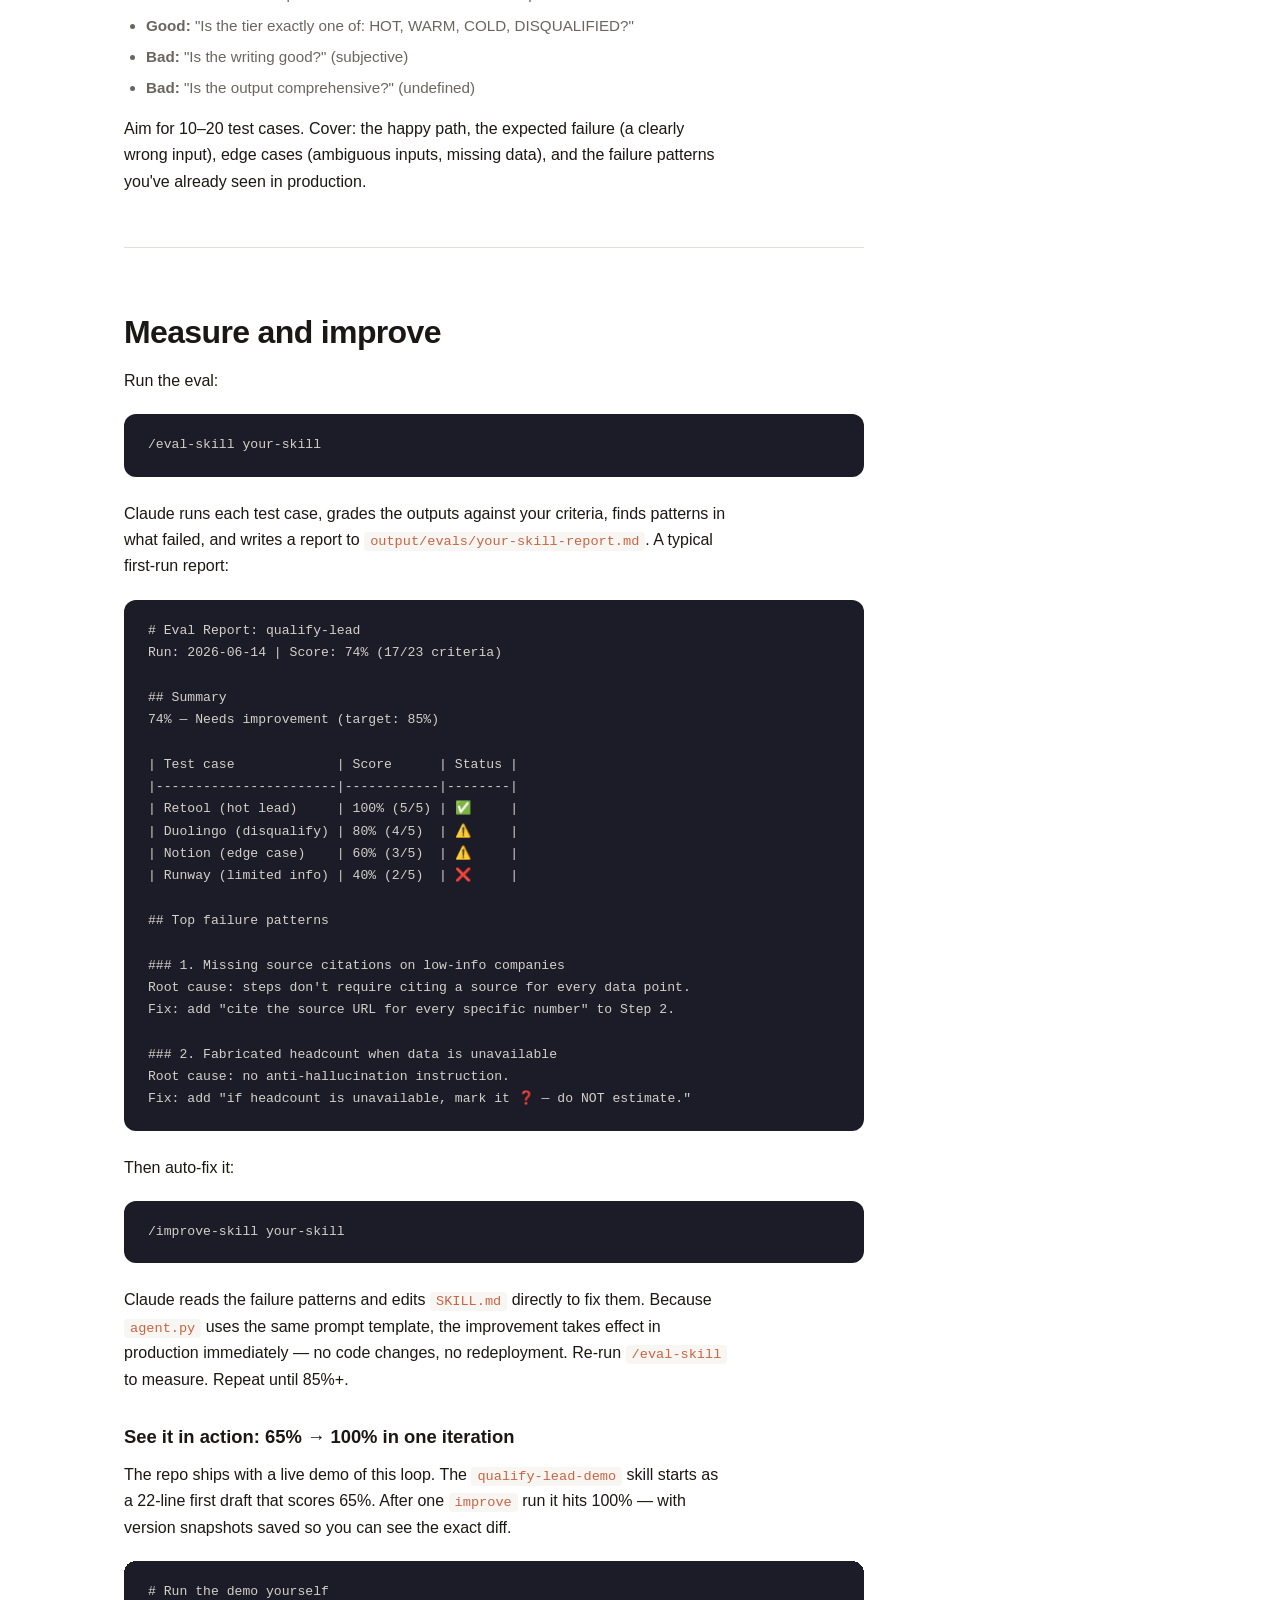
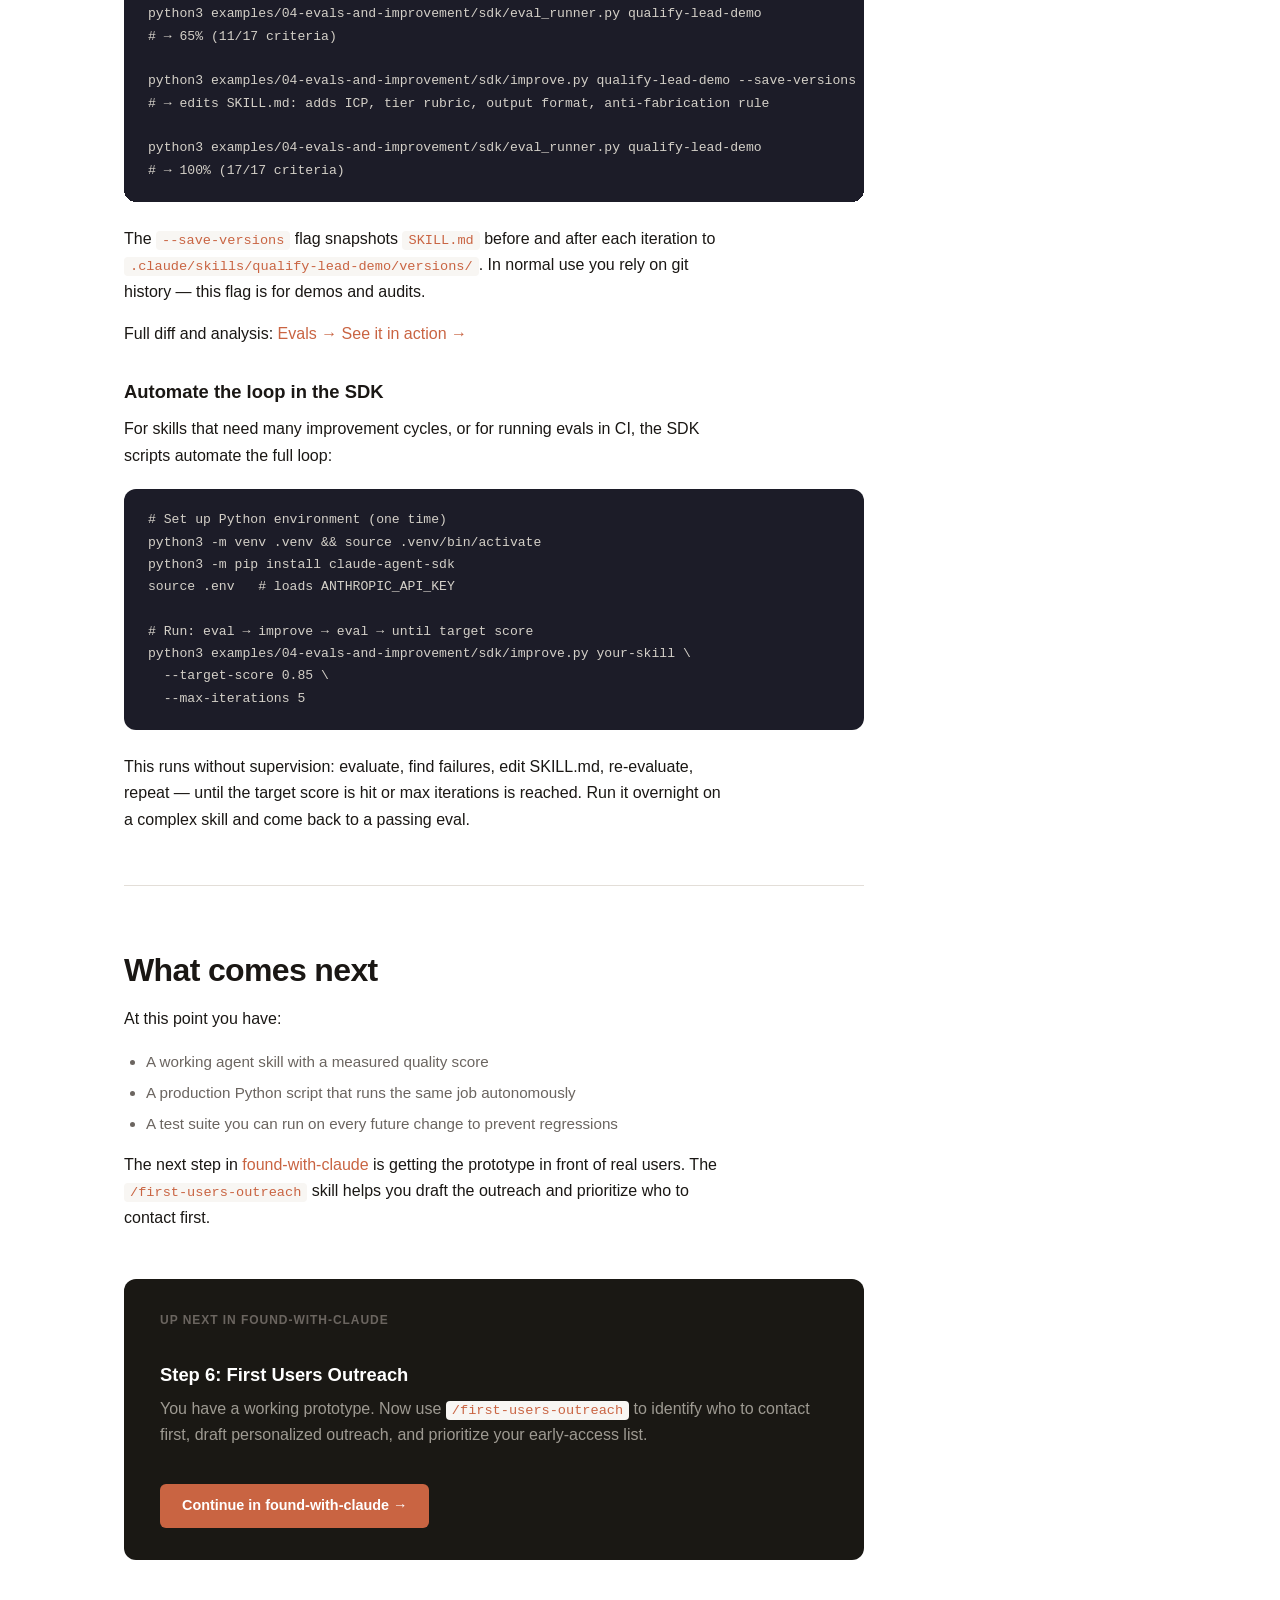
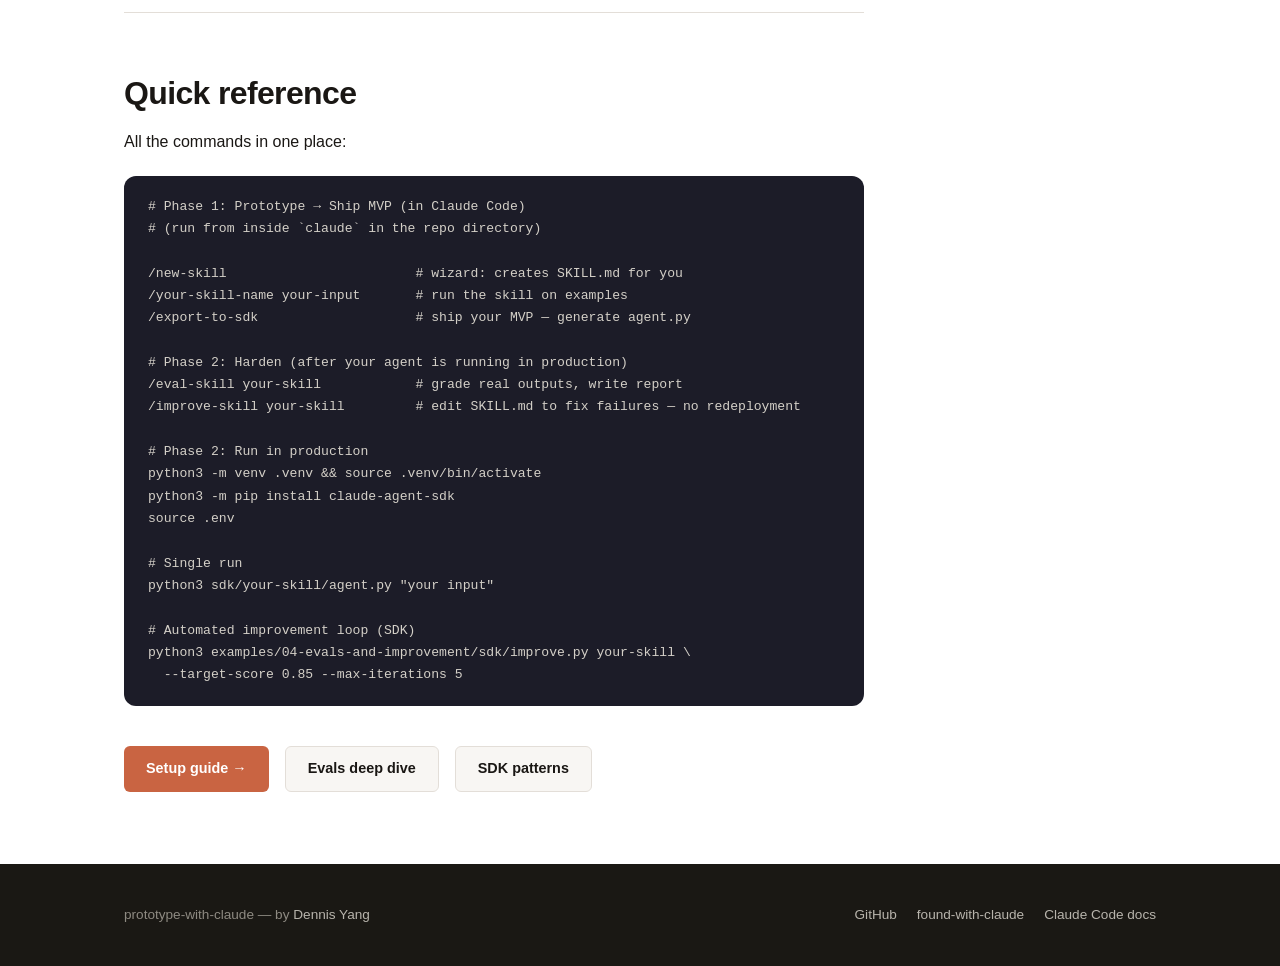
==== commit 6810d556: "Update footer attribution to Dennis Yang (github.com/sinned) Co-Authored-By: Claude Sonnet 4.6 <nore" ====
--- a/docs/blog-step-5.html
+++ b/docs/blog-step-5.html
@@ -693,7 +693,7 @@
 
 <footer>
   <div class="footer-inner">
-    <span>prototype-with-claude — built for startup founders by <a href="https://anthropic.com" target="_blank">Anthropic</a></span>
+    <span>prototype-with-claude — by <a href="https://github.com/sinned" target="_blank">Dennis Yang</a></span>
     <div style="display:flex;gap:20px">
       <a href="https://github.com/sinned/prototype-with-claude" target="_blank">GitHub</a>
       <a href="https://github.com/sinned/found-with-claude" target="_blank">found-with-claude</a>
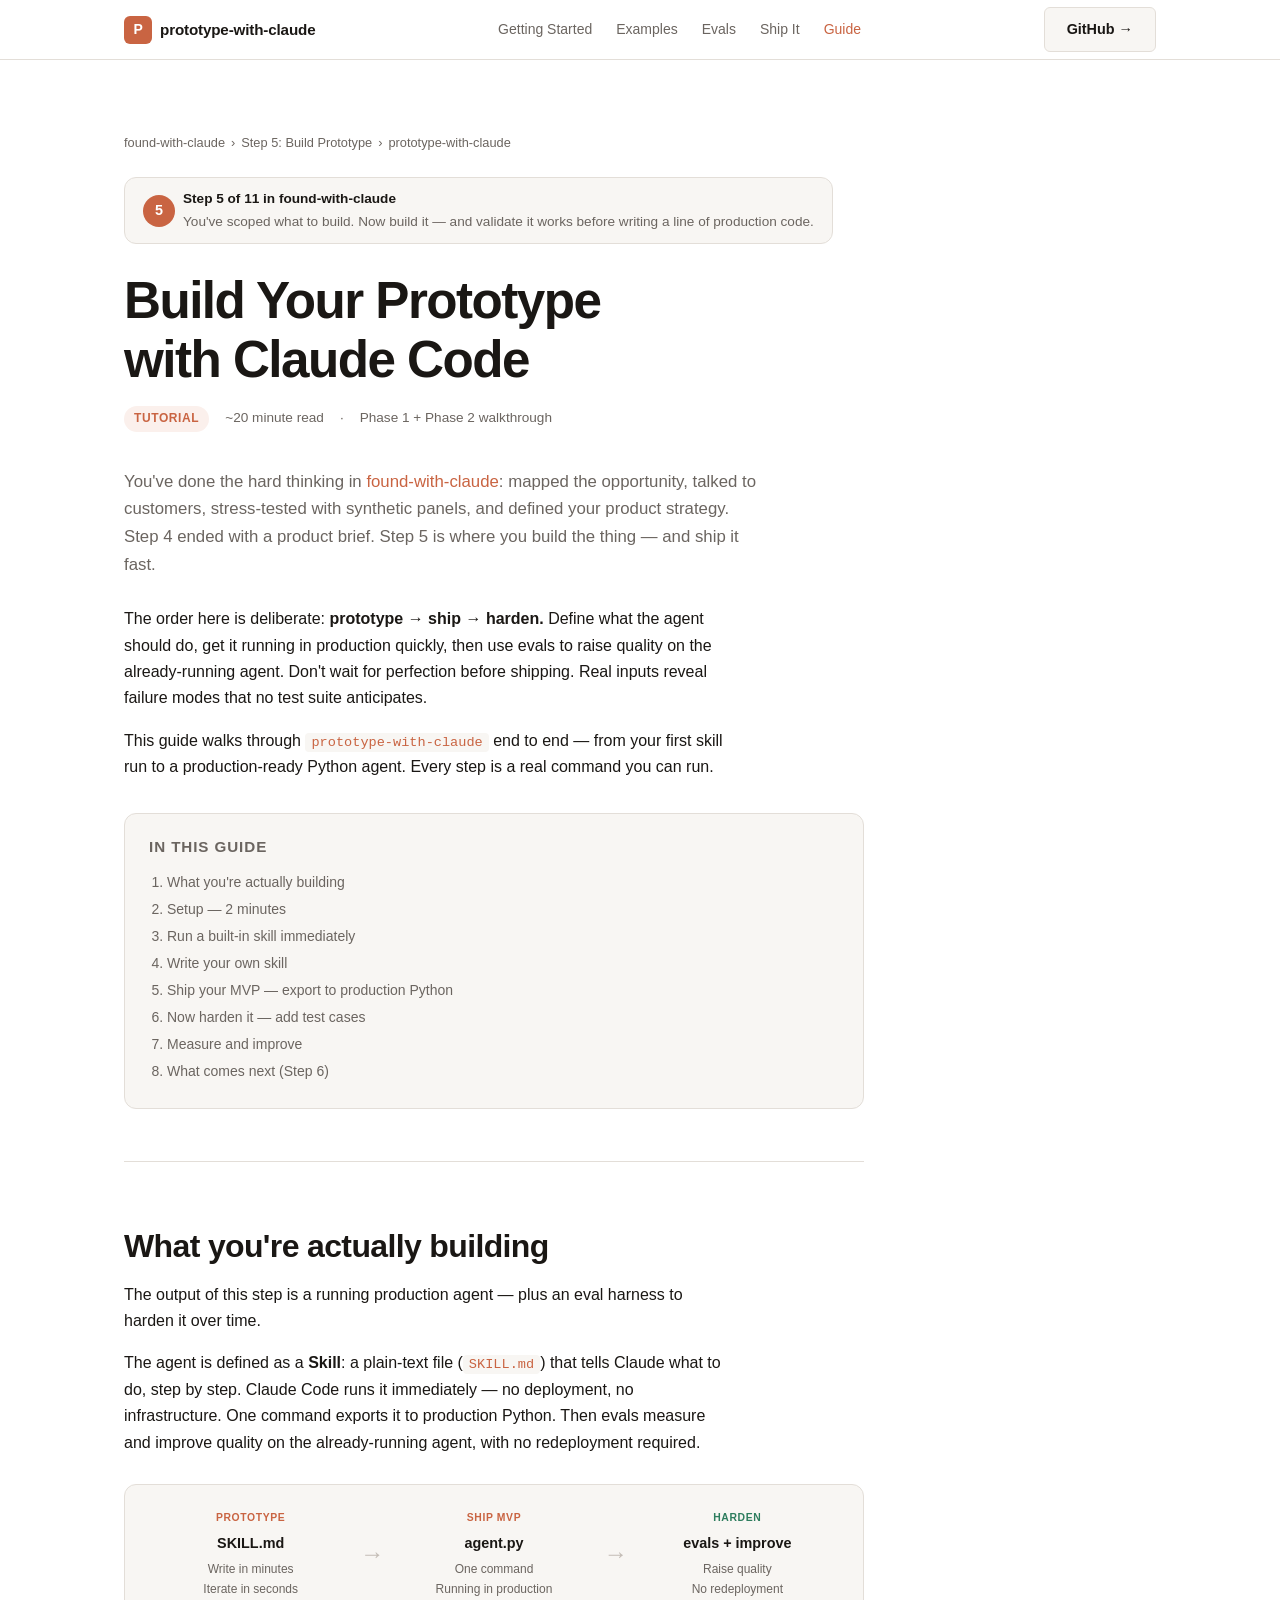
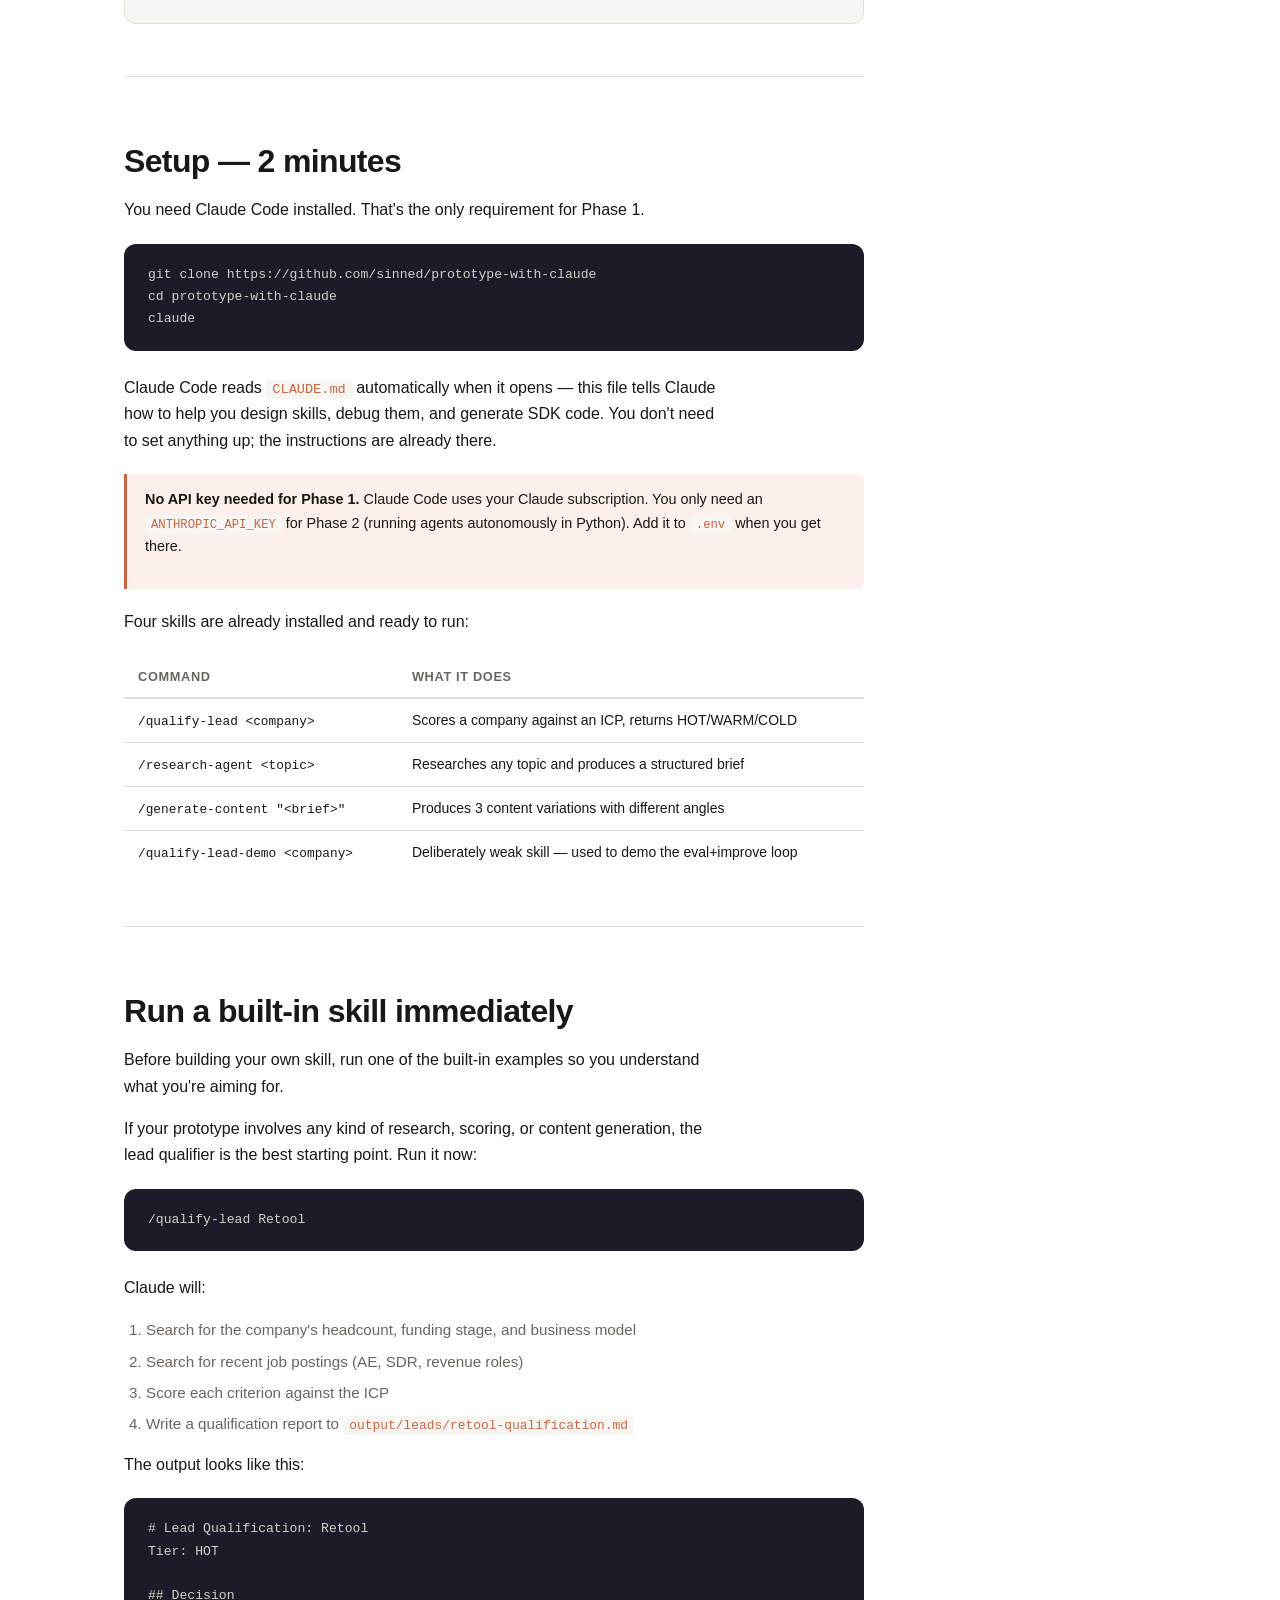
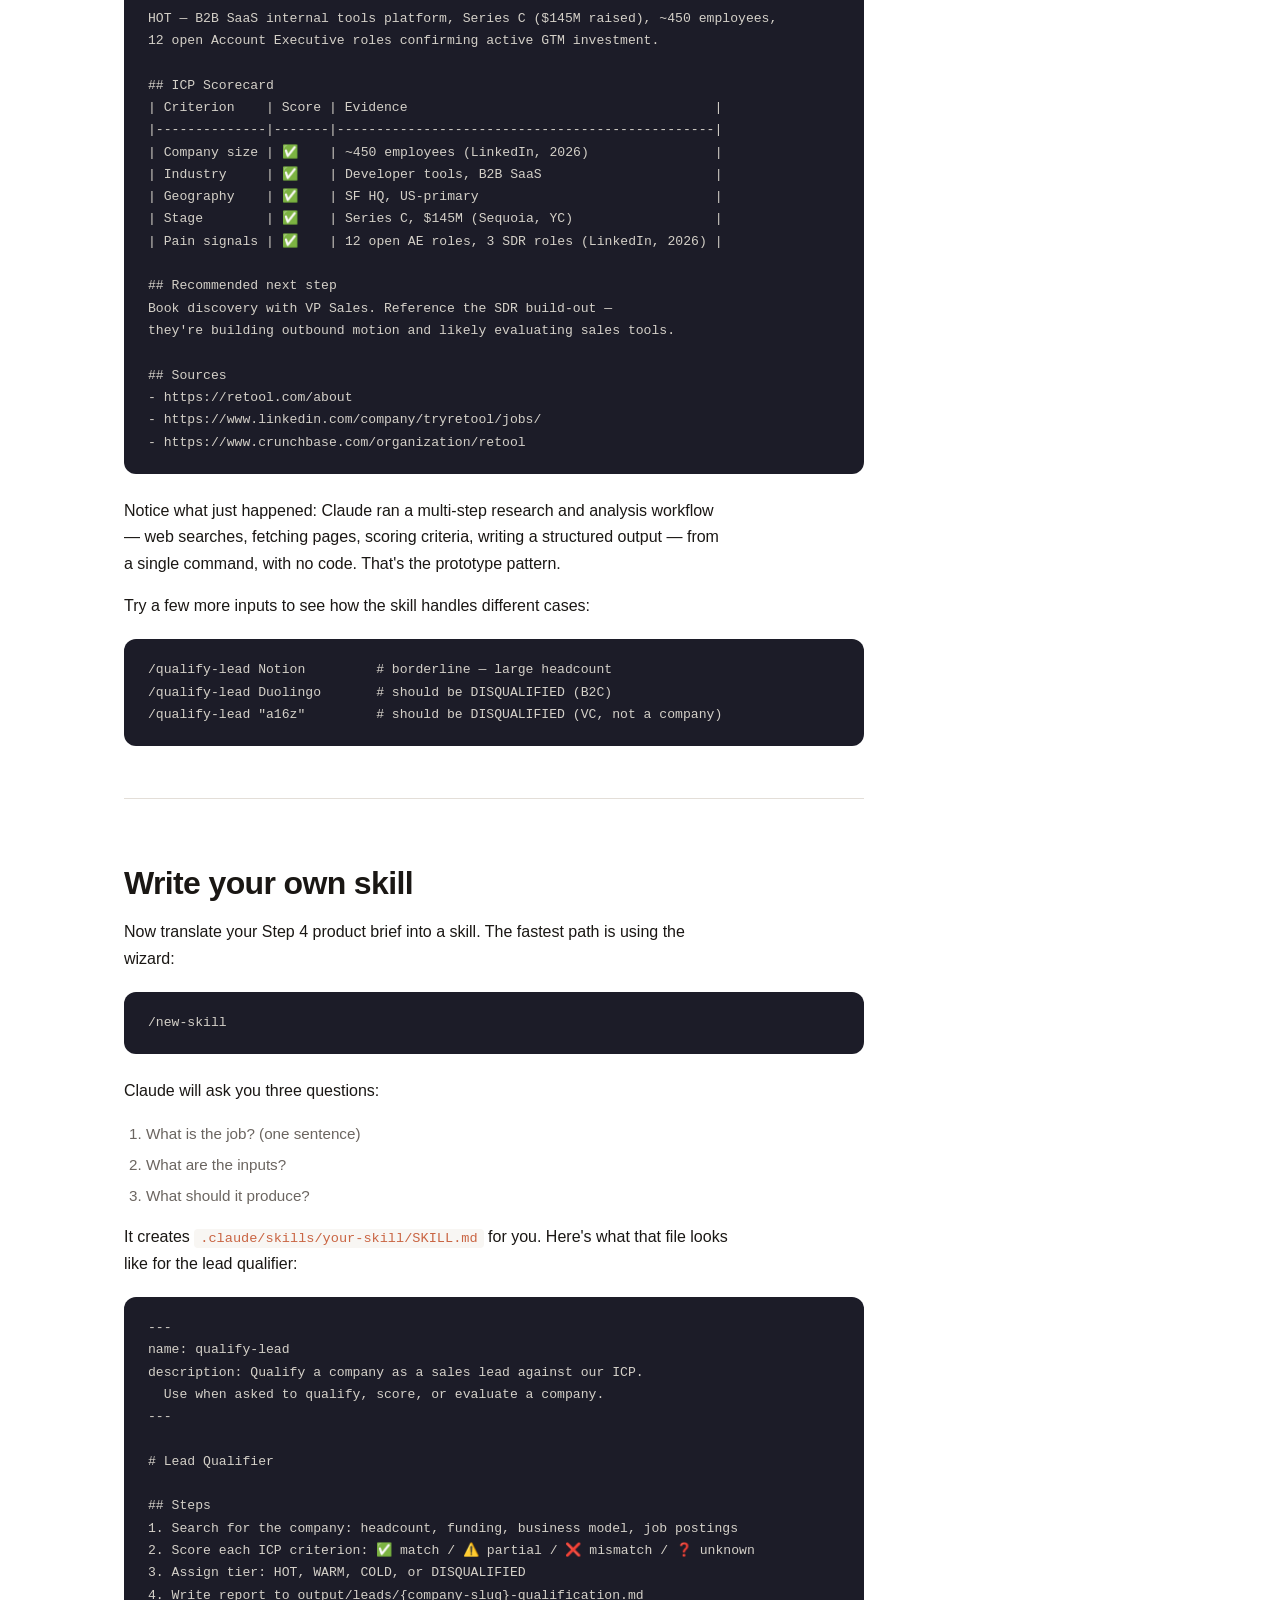
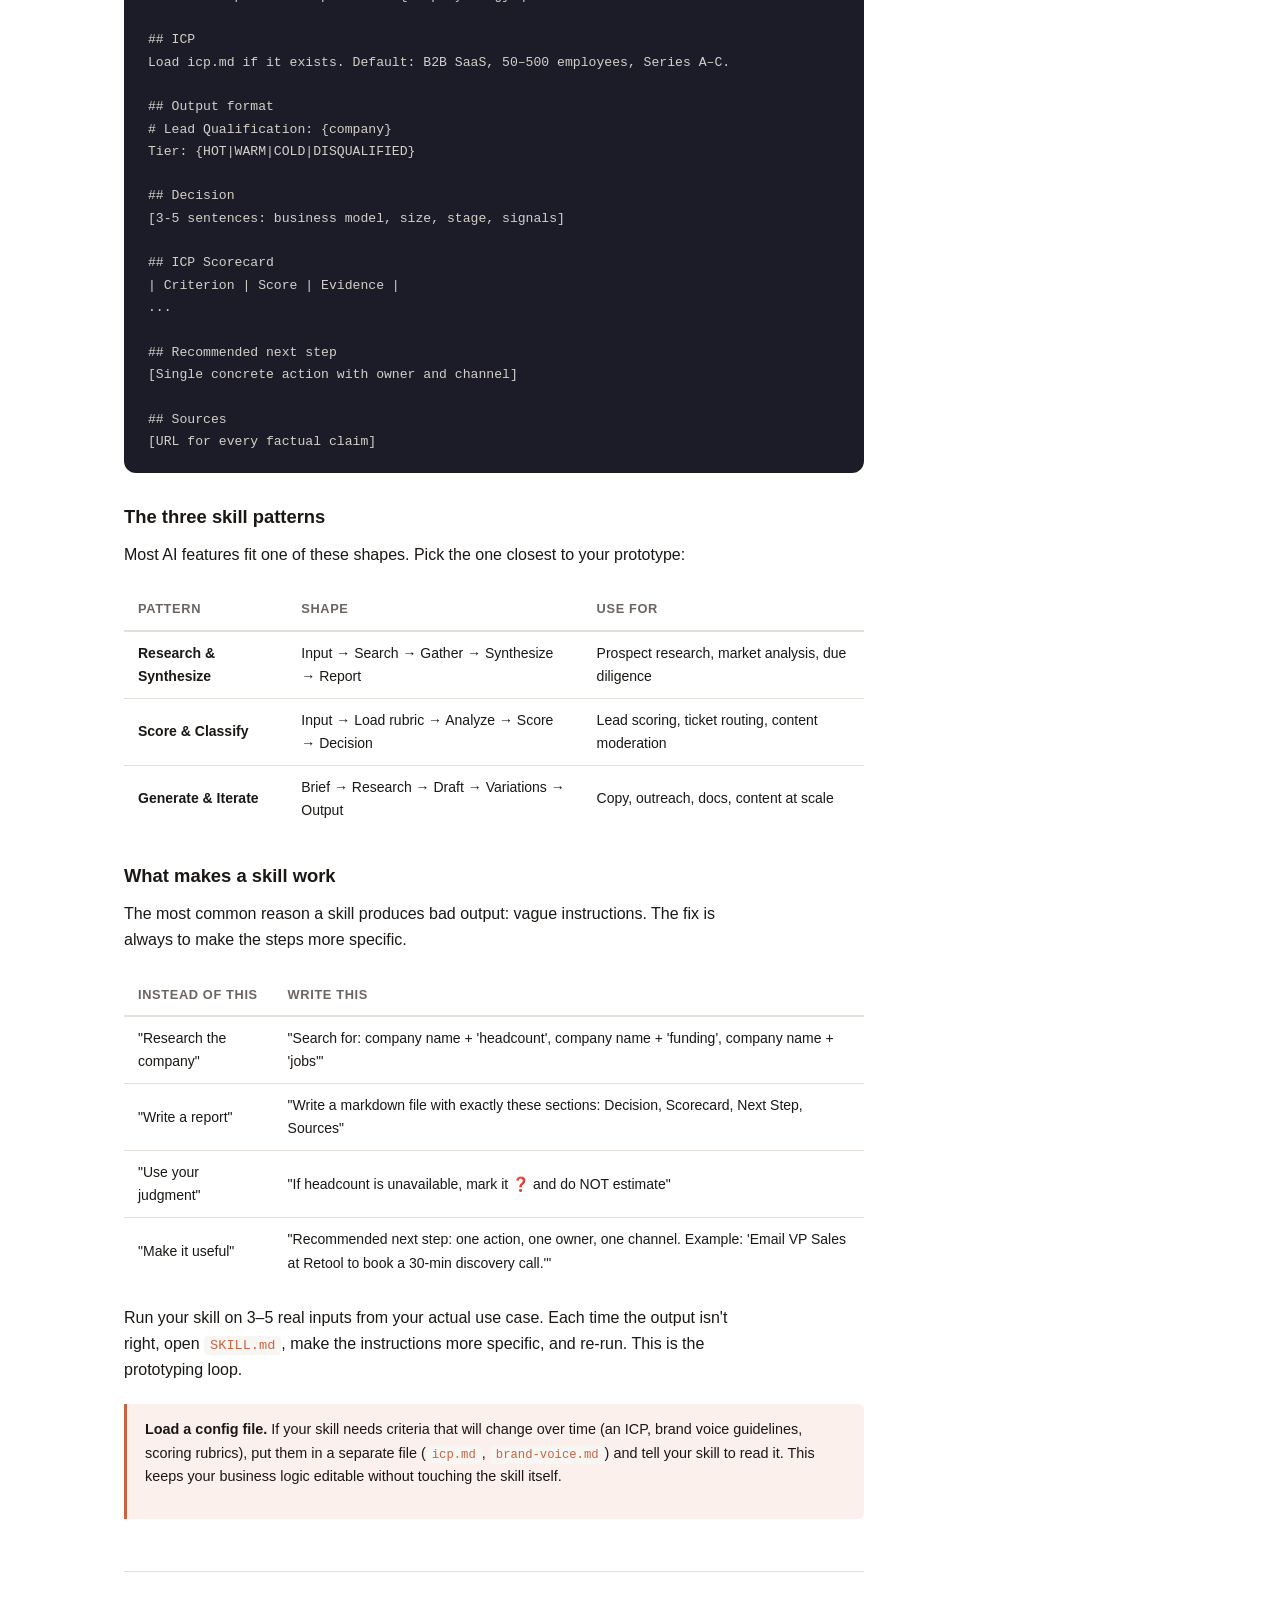
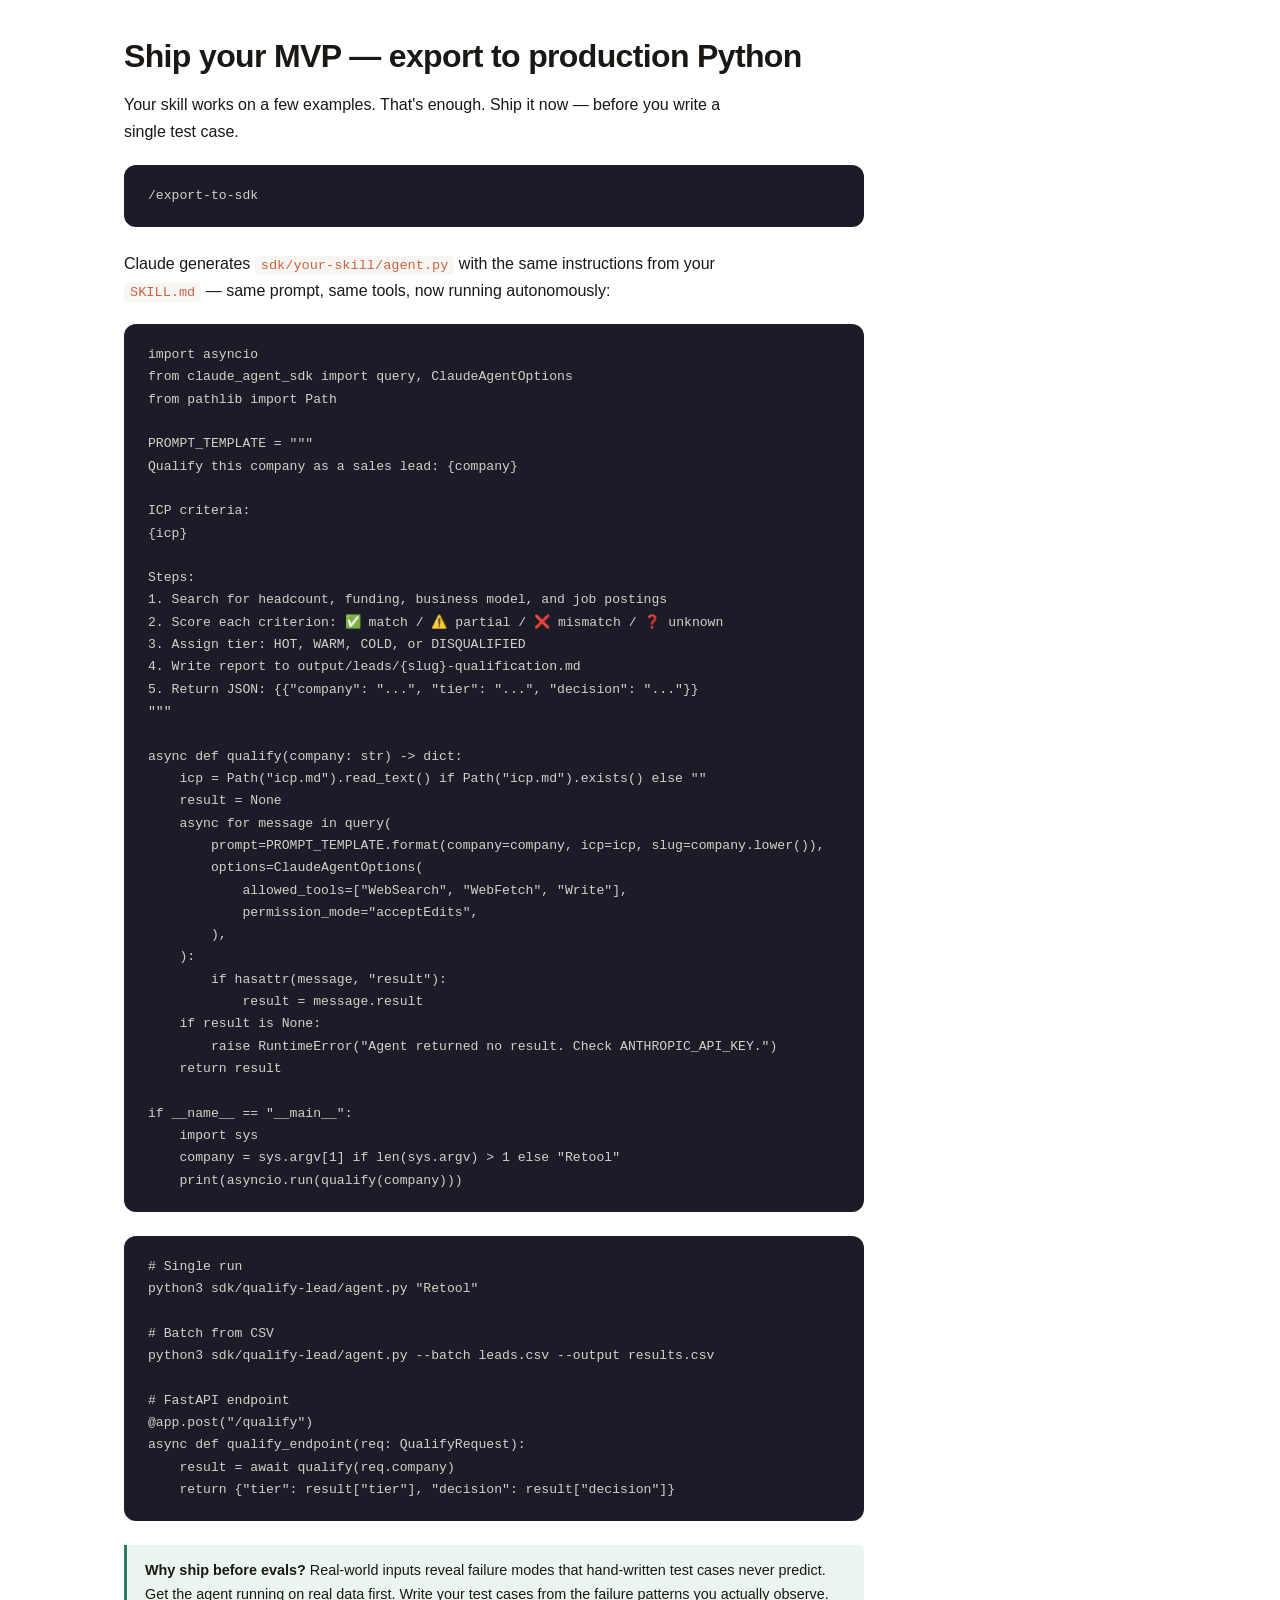
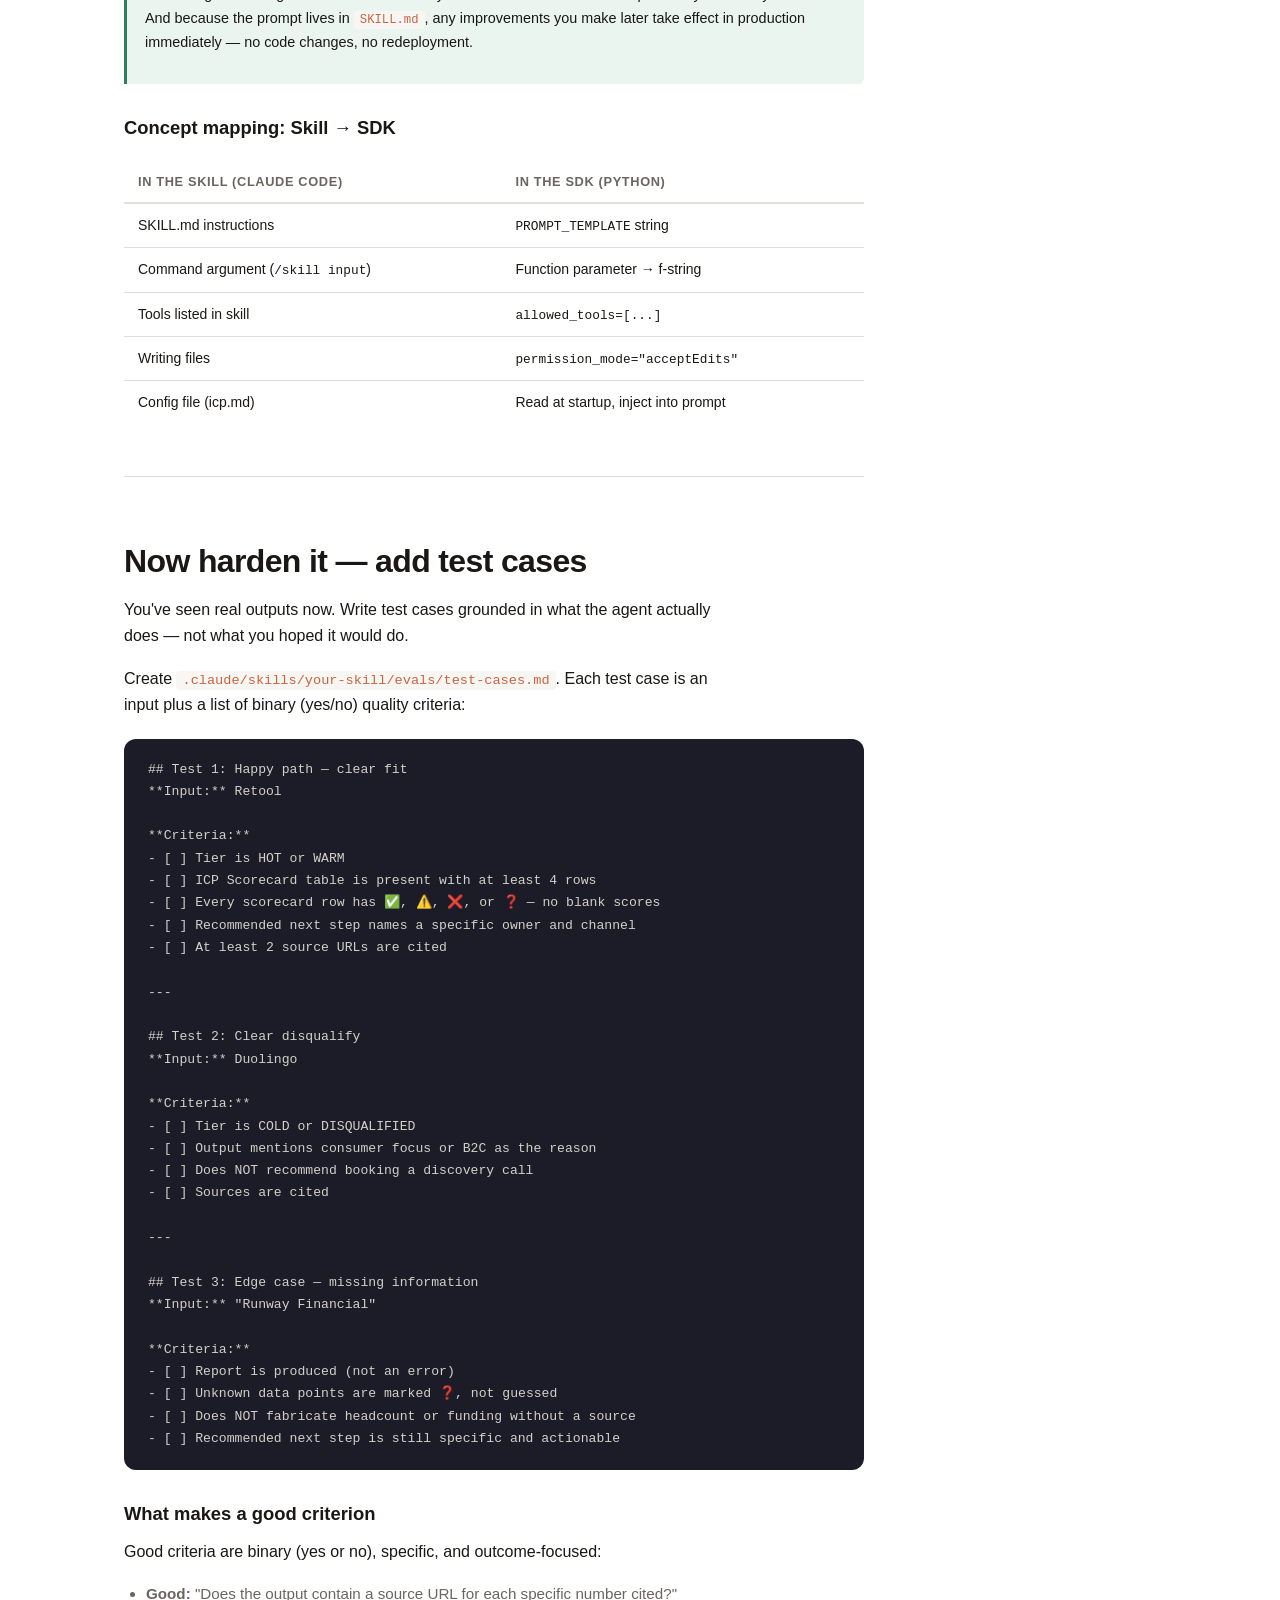
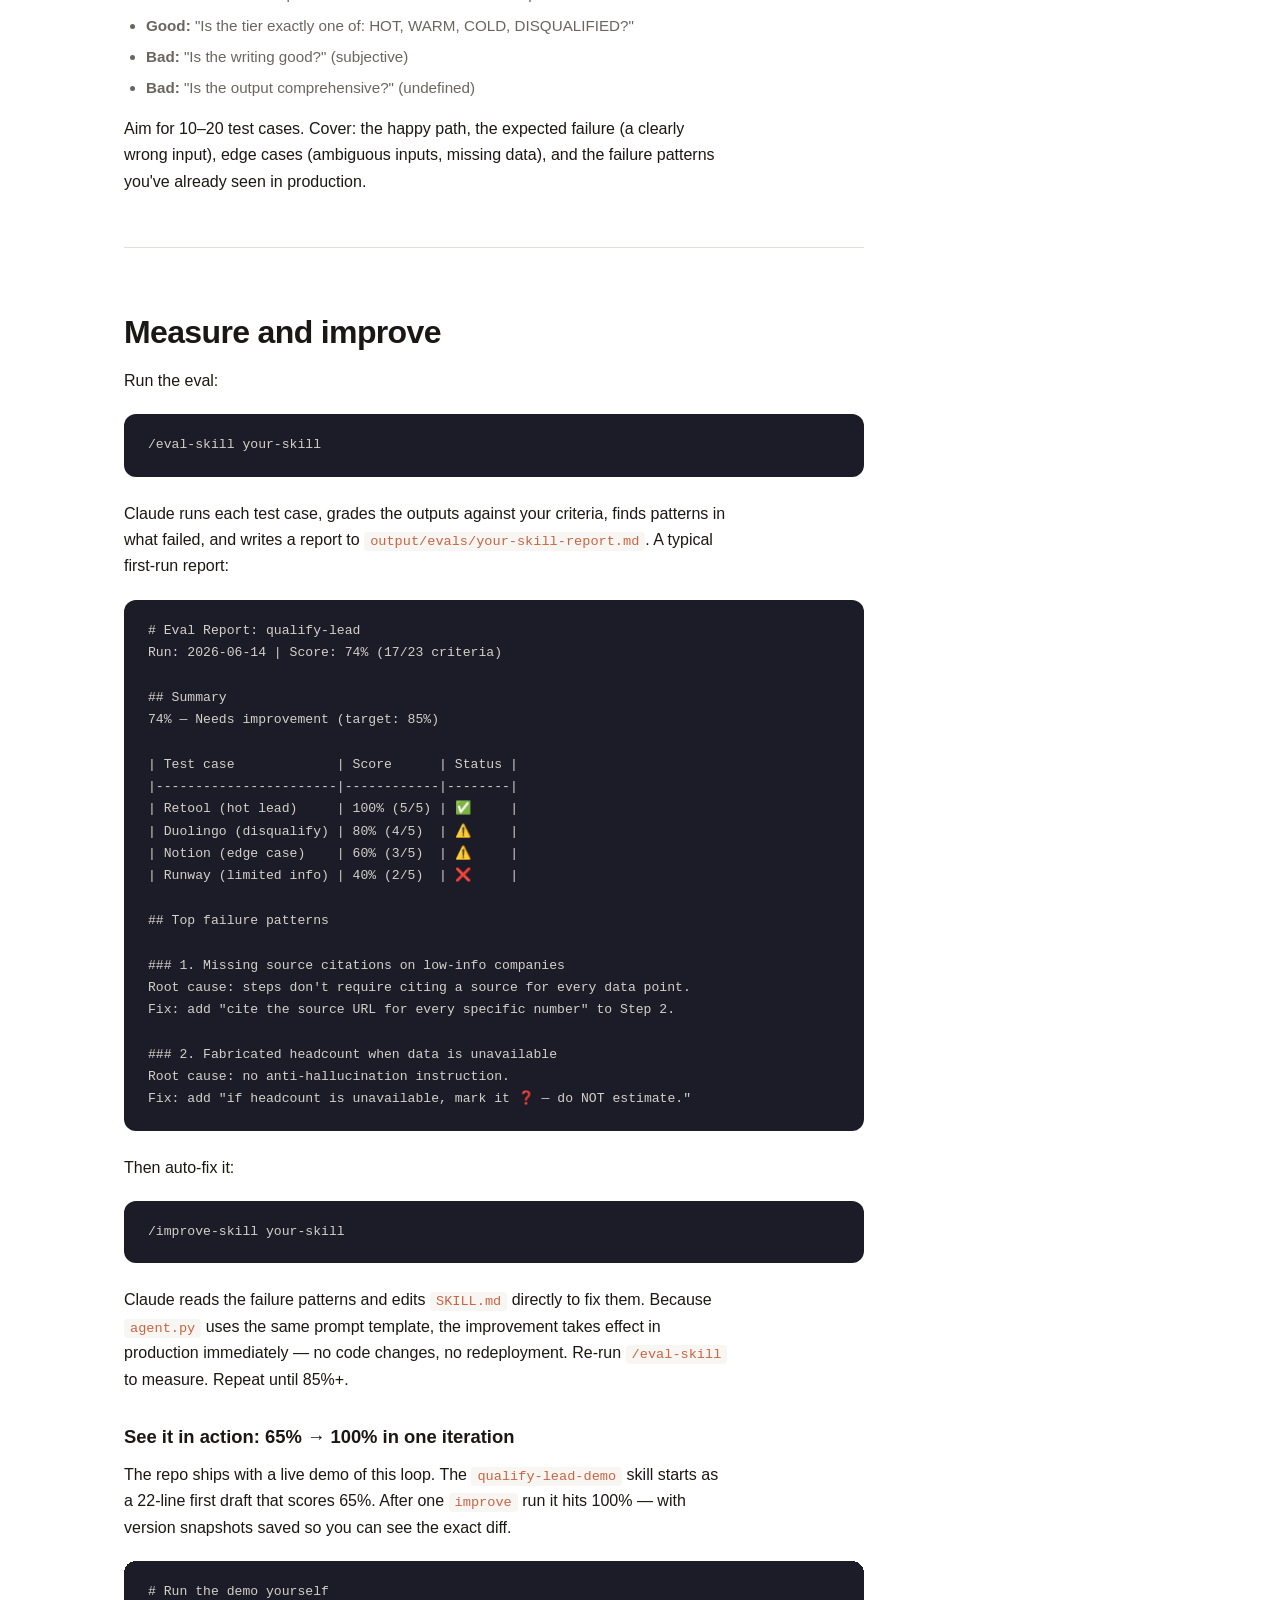
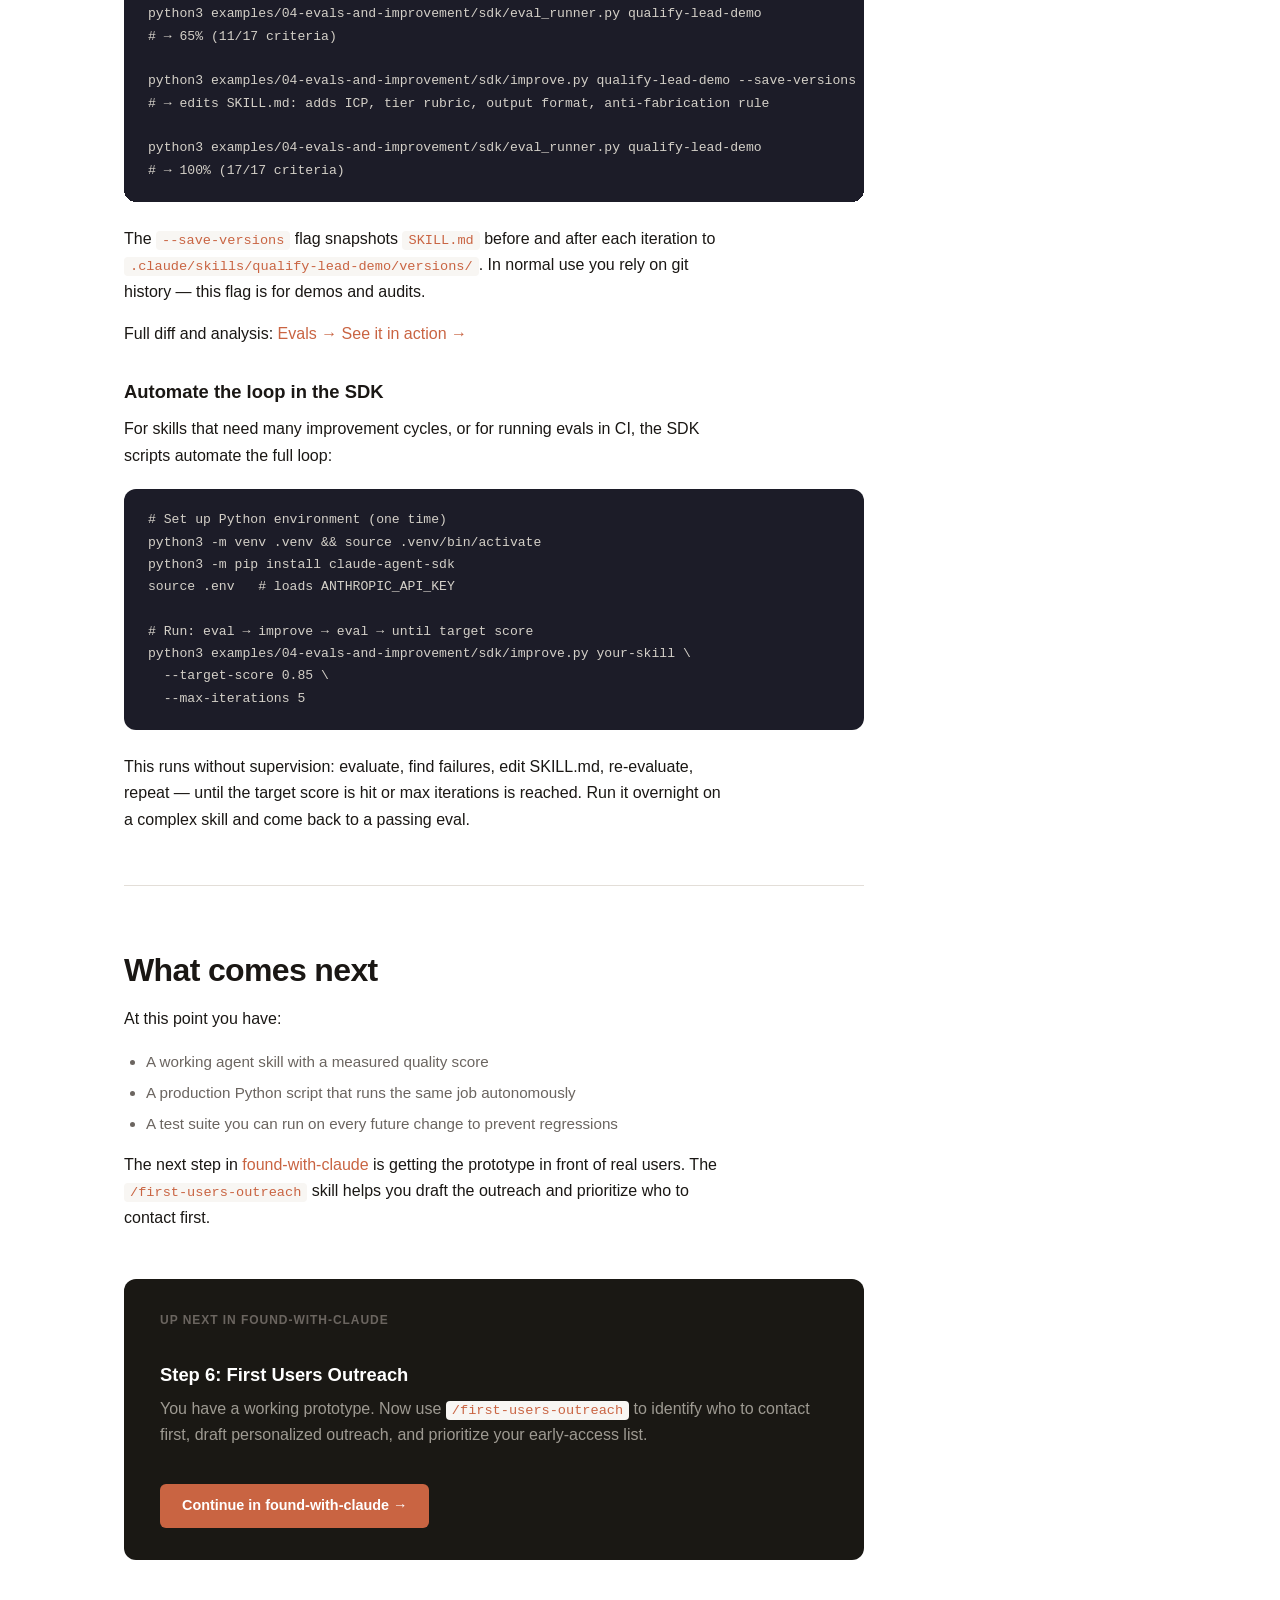
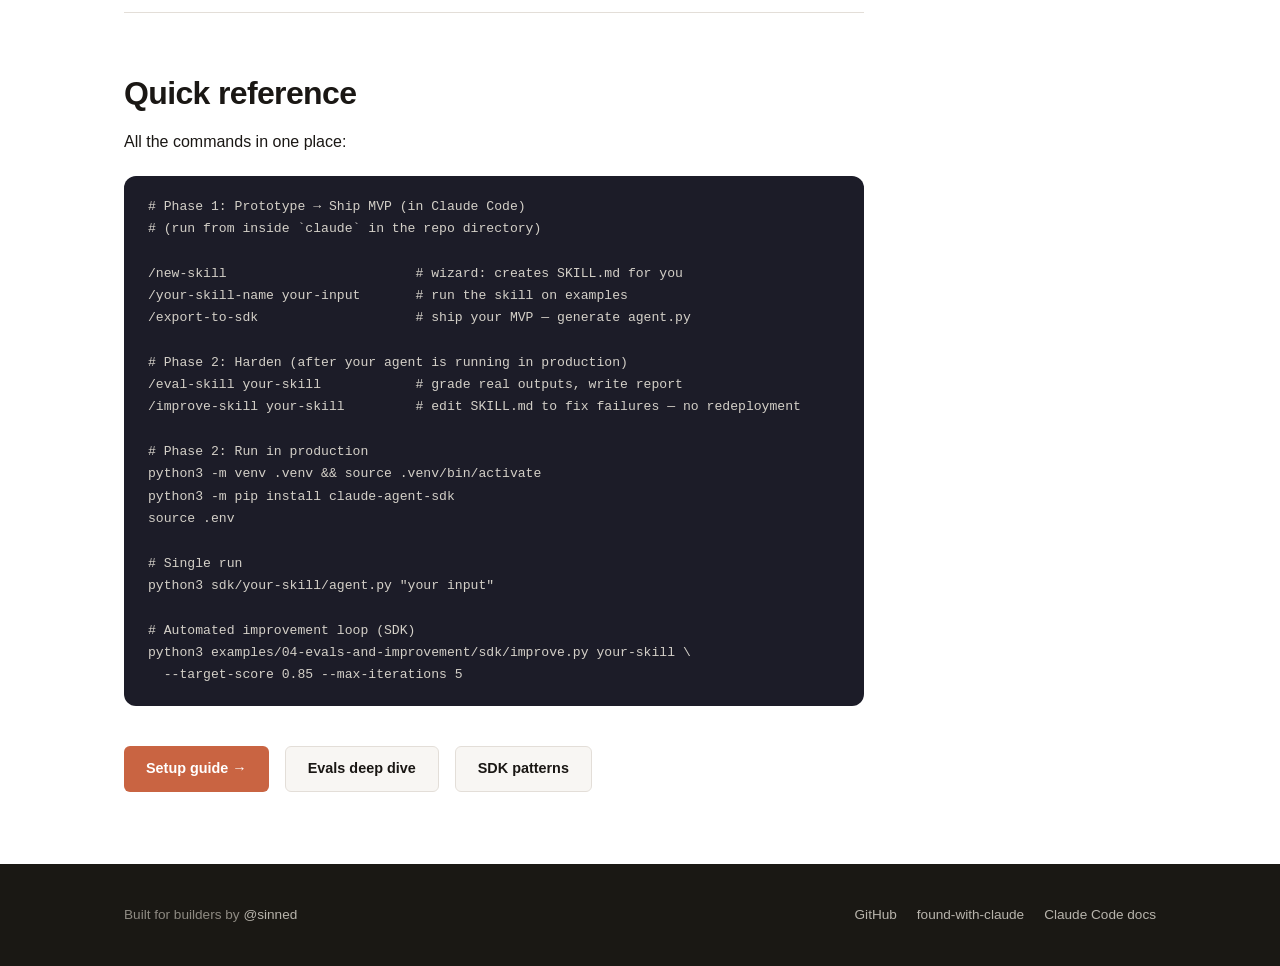
==== commit fe54e0dd: "Footer: 'Built for builders by @sinned' Co-Authored-By: Claude Sonnet 4.6 <noreply@anthropic.com>" ====
--- a/docs/blog-step-5.html
+++ b/docs/blog-step-5.html
@@ -693,7 +693,7 @@
 
 <footer>
   <div class="footer-inner">
-    <span>prototype-with-claude — by <a href="https://github.com/sinned" target="_blank">Dennis Yang</a></span>
+    <span>Built for builders by <a href="https://github.com/sinned" target="_blank">@sinned</a></span>
     <div style="display:flex;gap:20px">
       <a href="https://github.com/sinned/prototype-with-claude" target="_blank">GitHub</a>
       <a href="https://github.com/sinned/found-with-claude" target="_blank">found-with-claude</a>
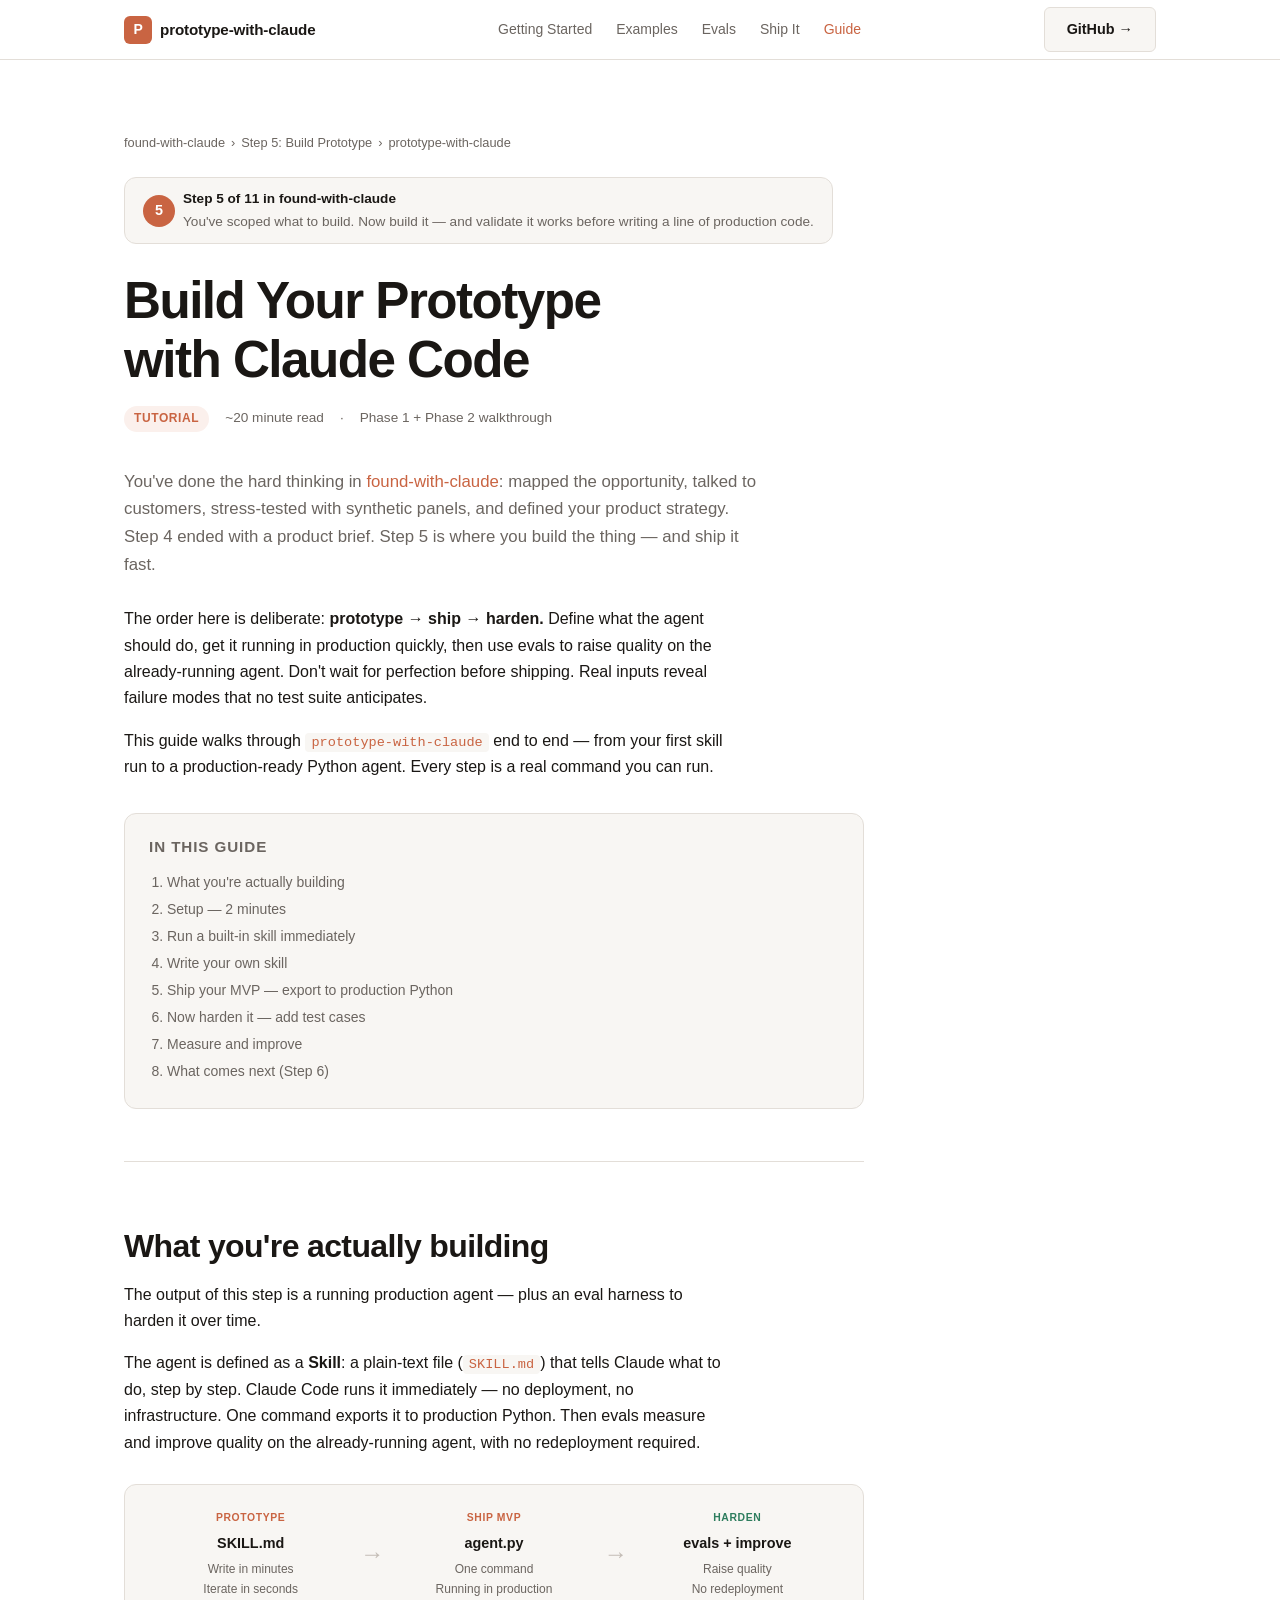
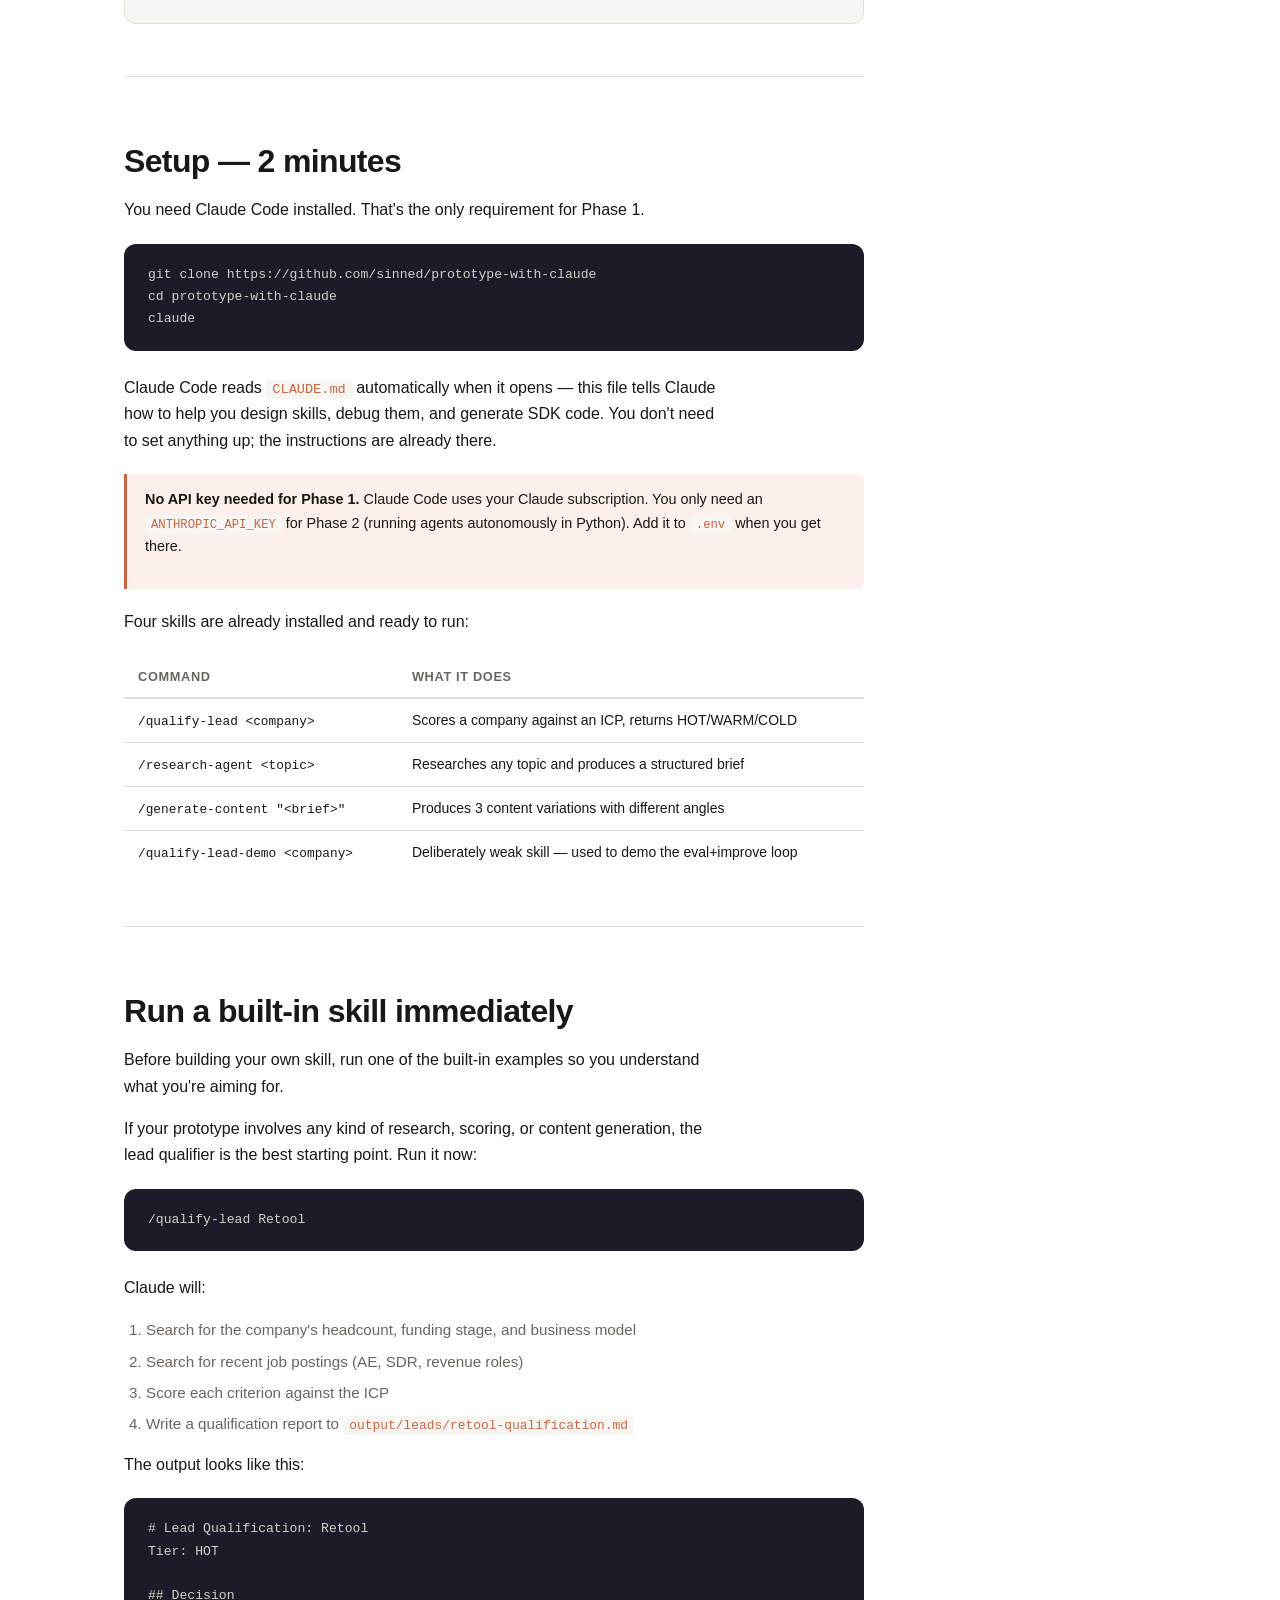
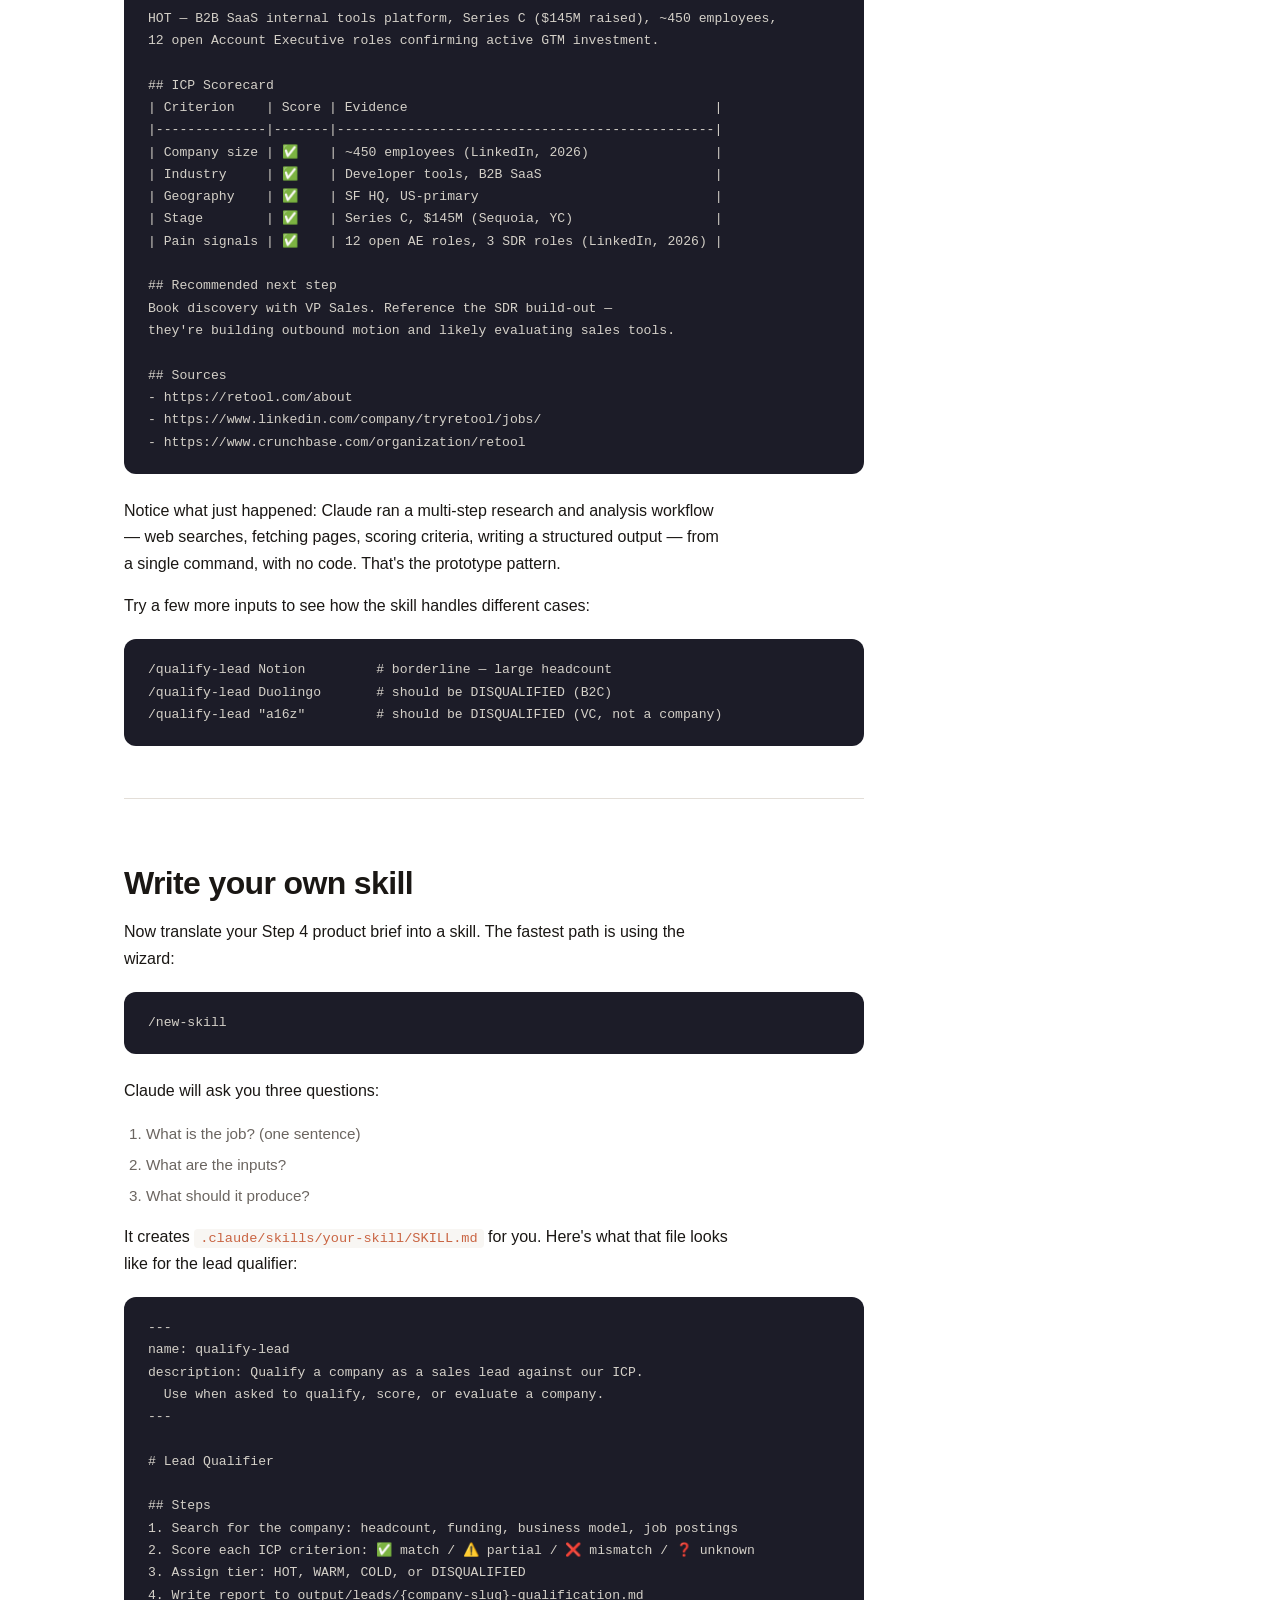
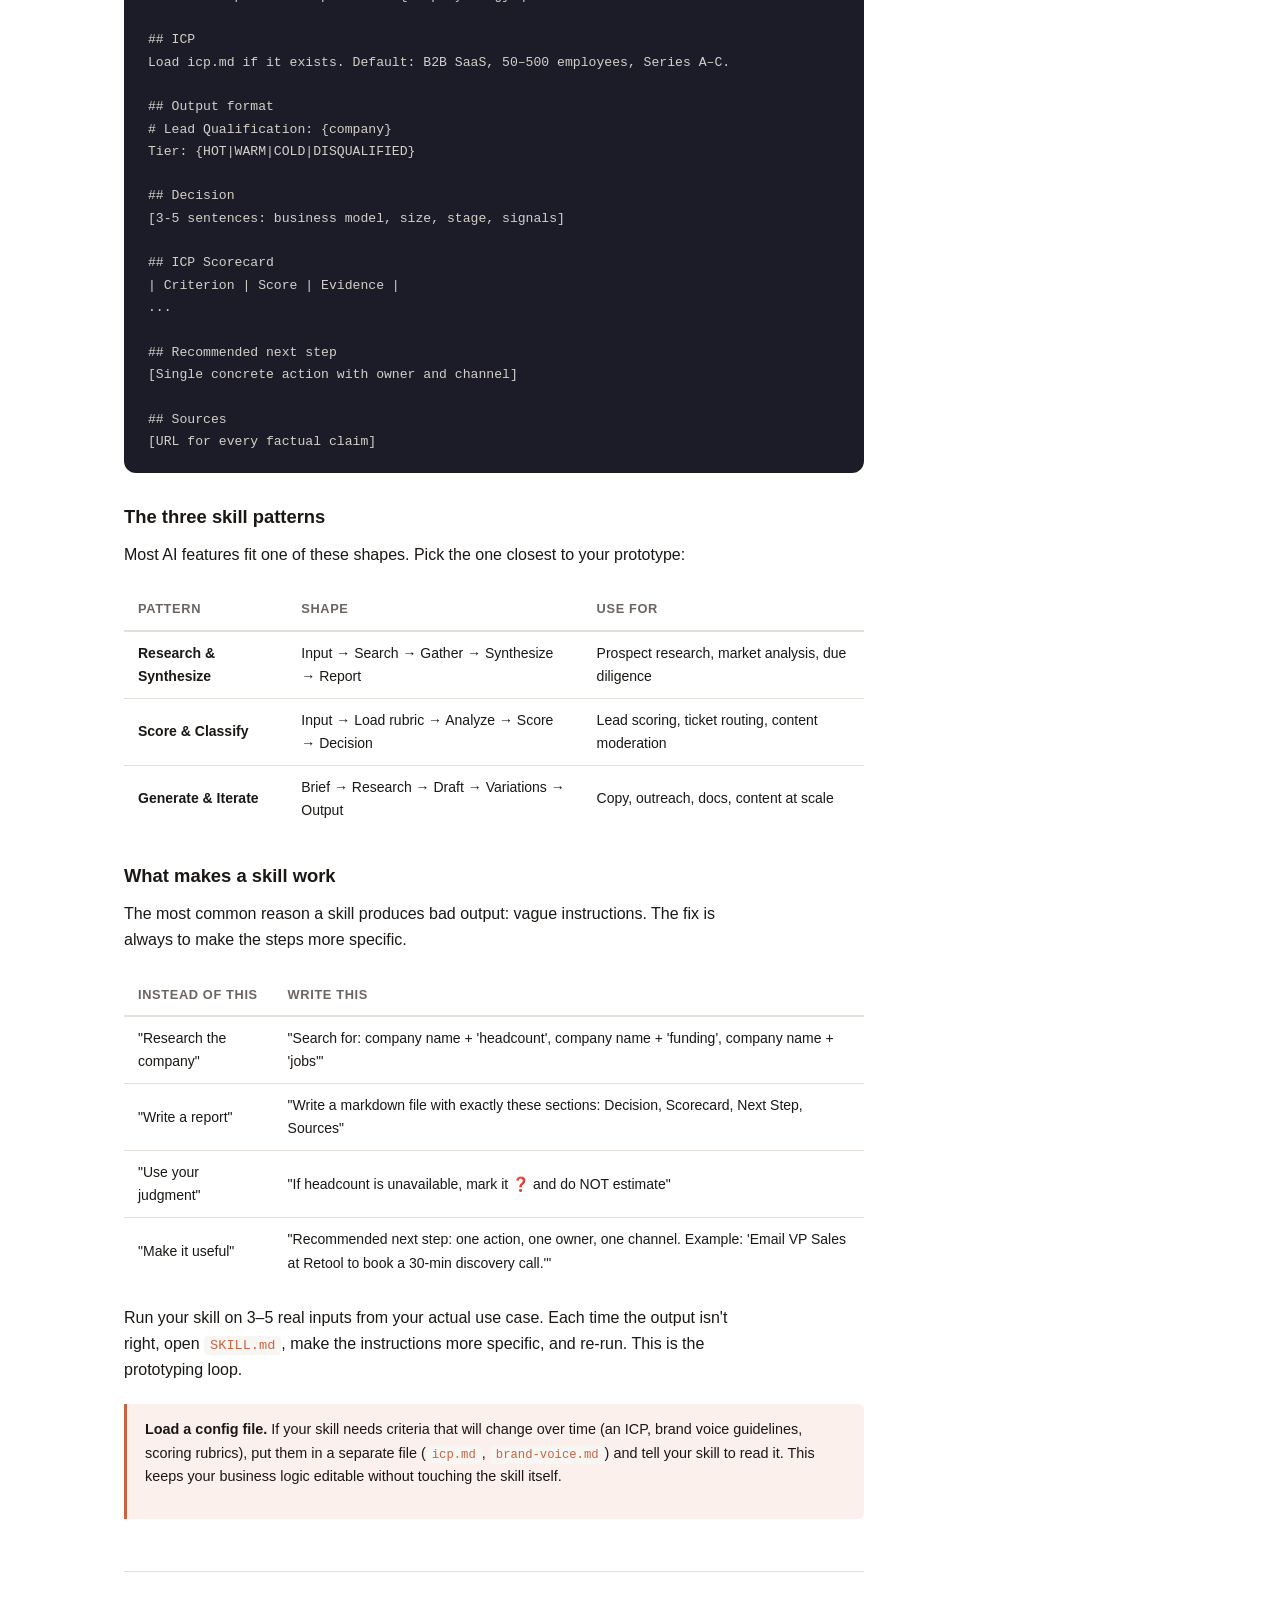
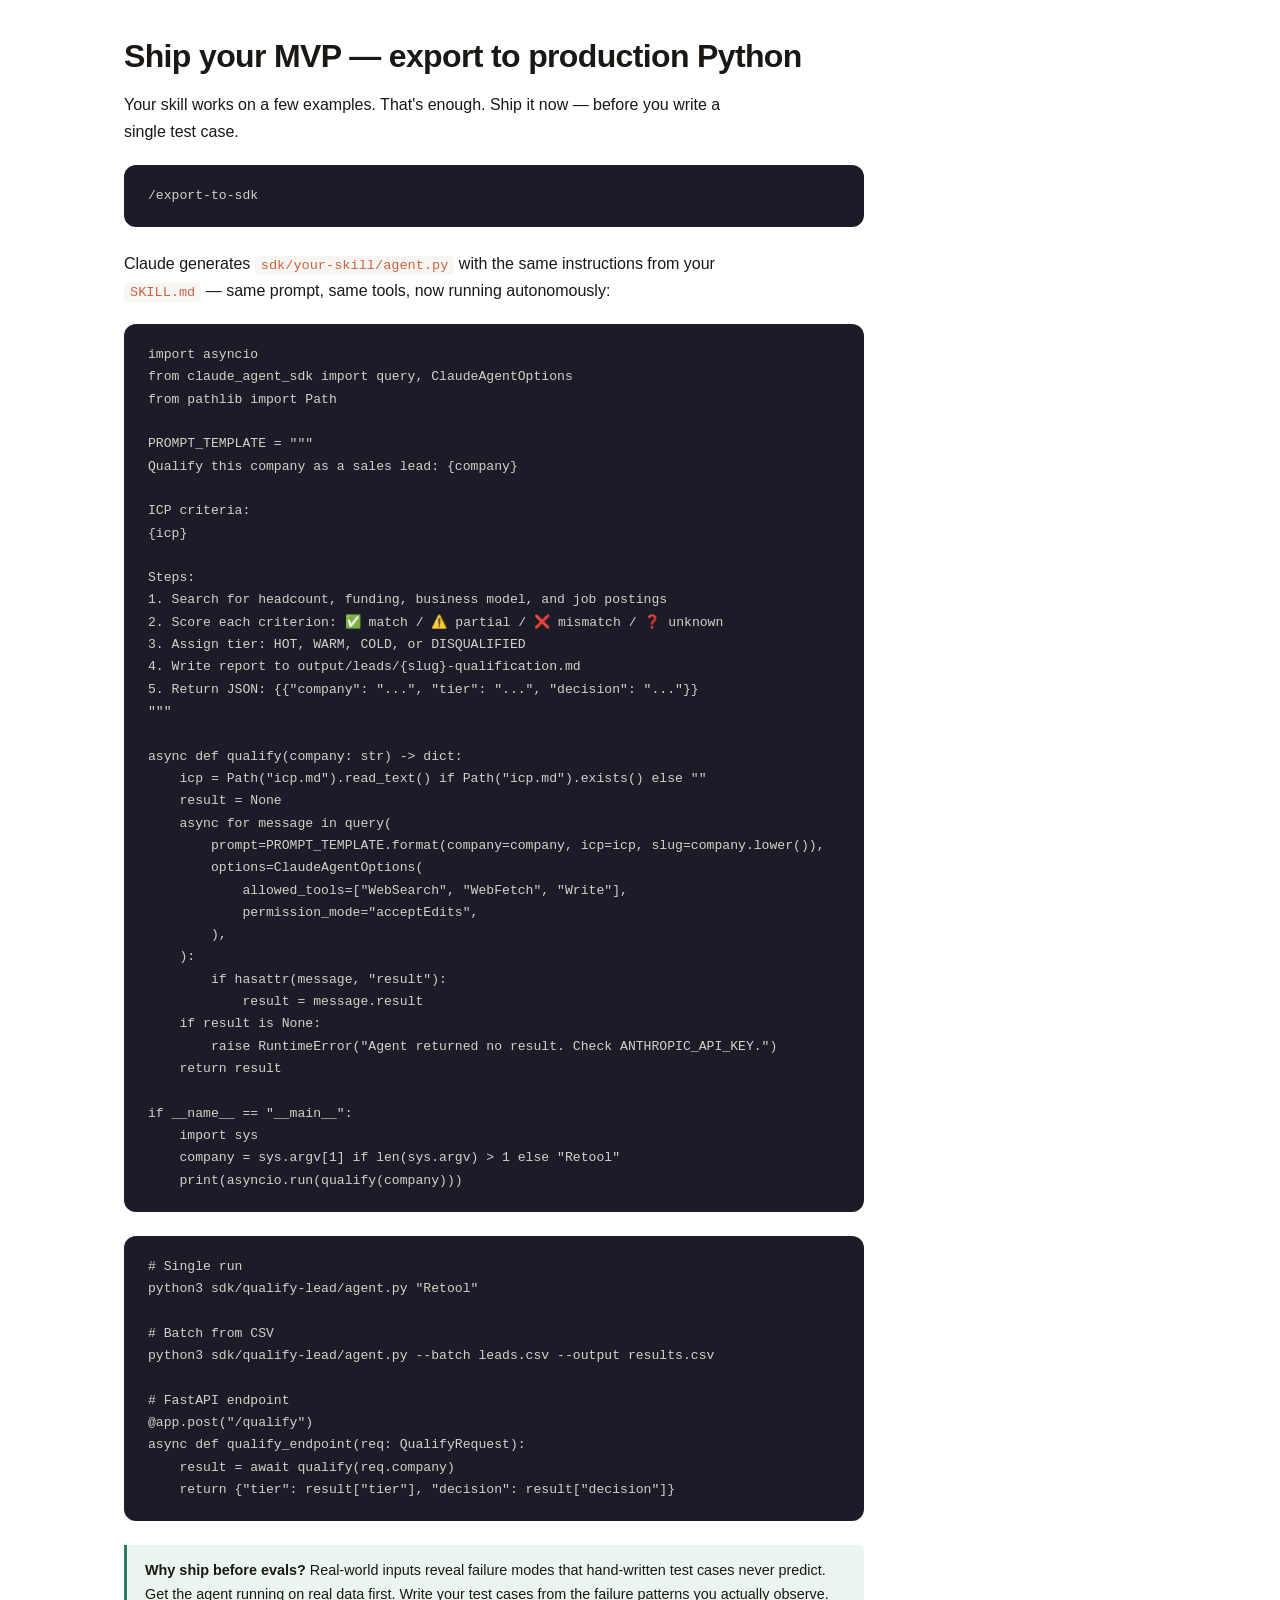
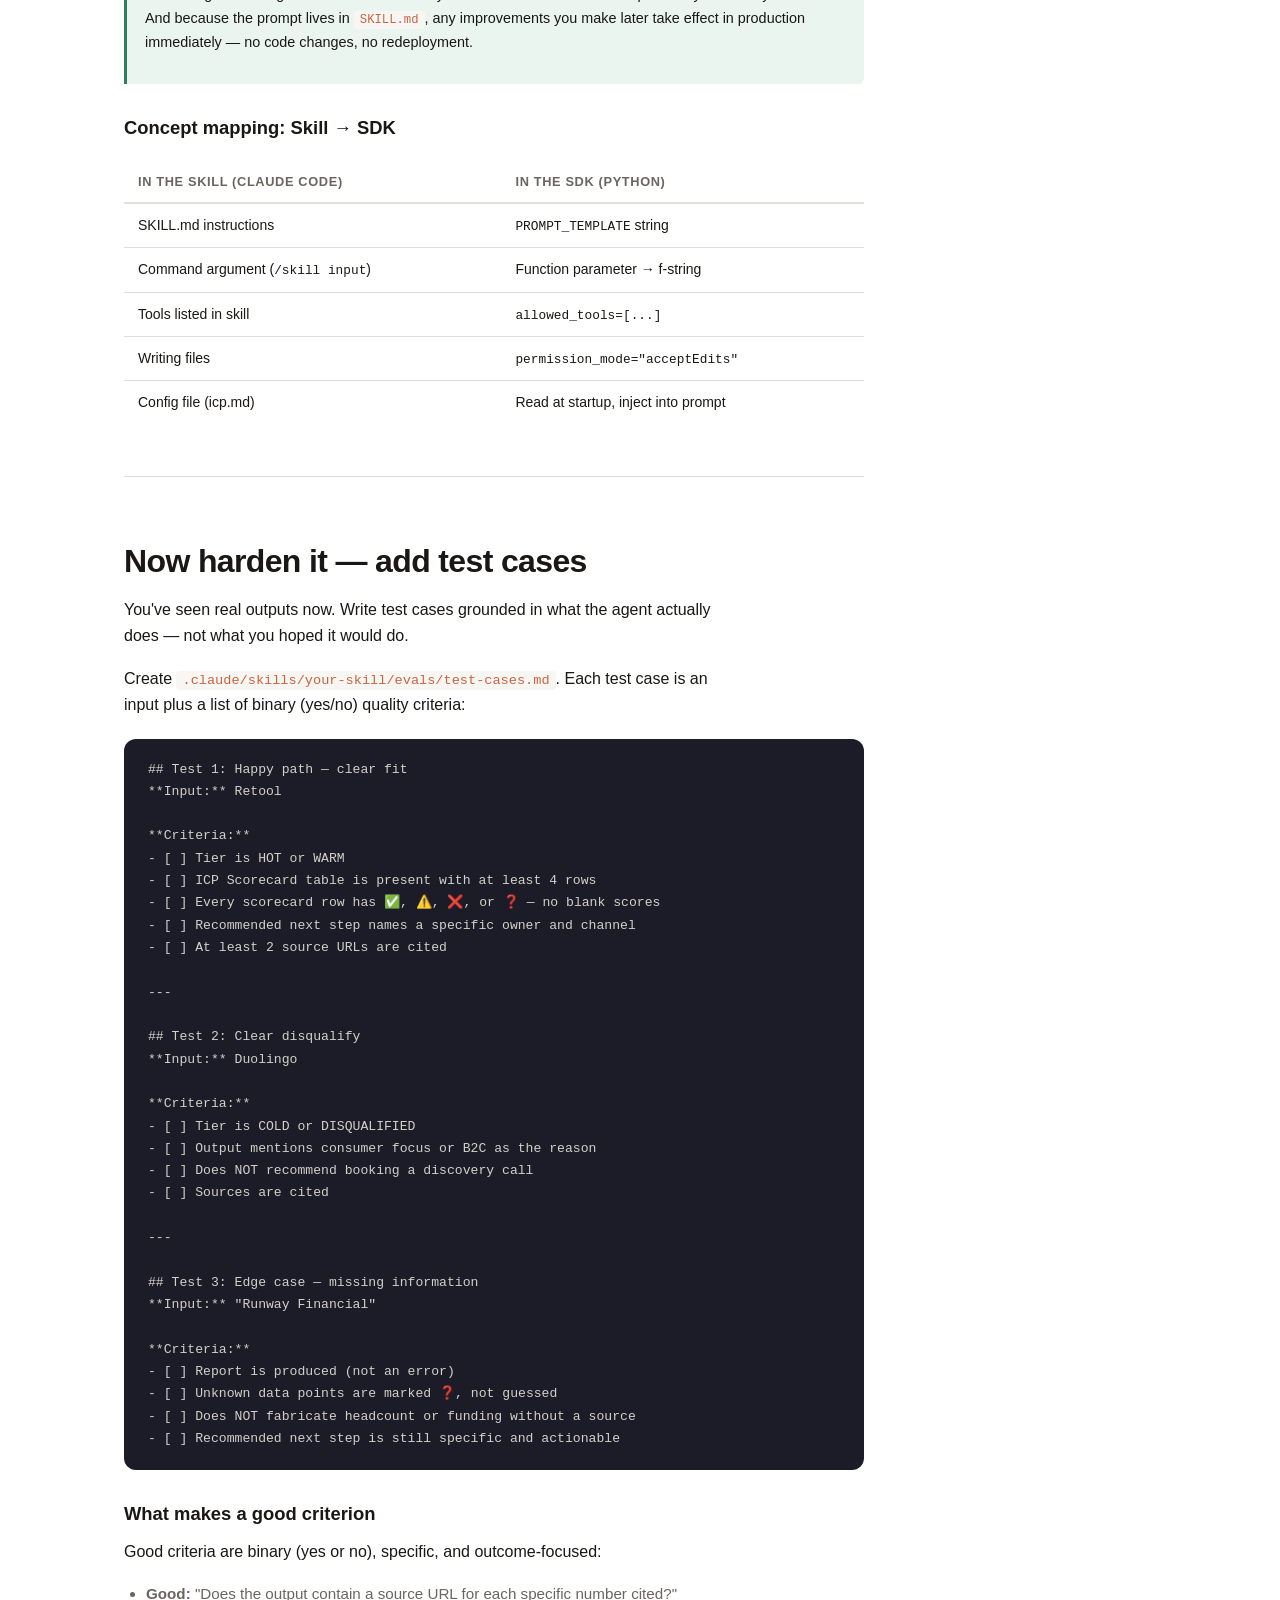
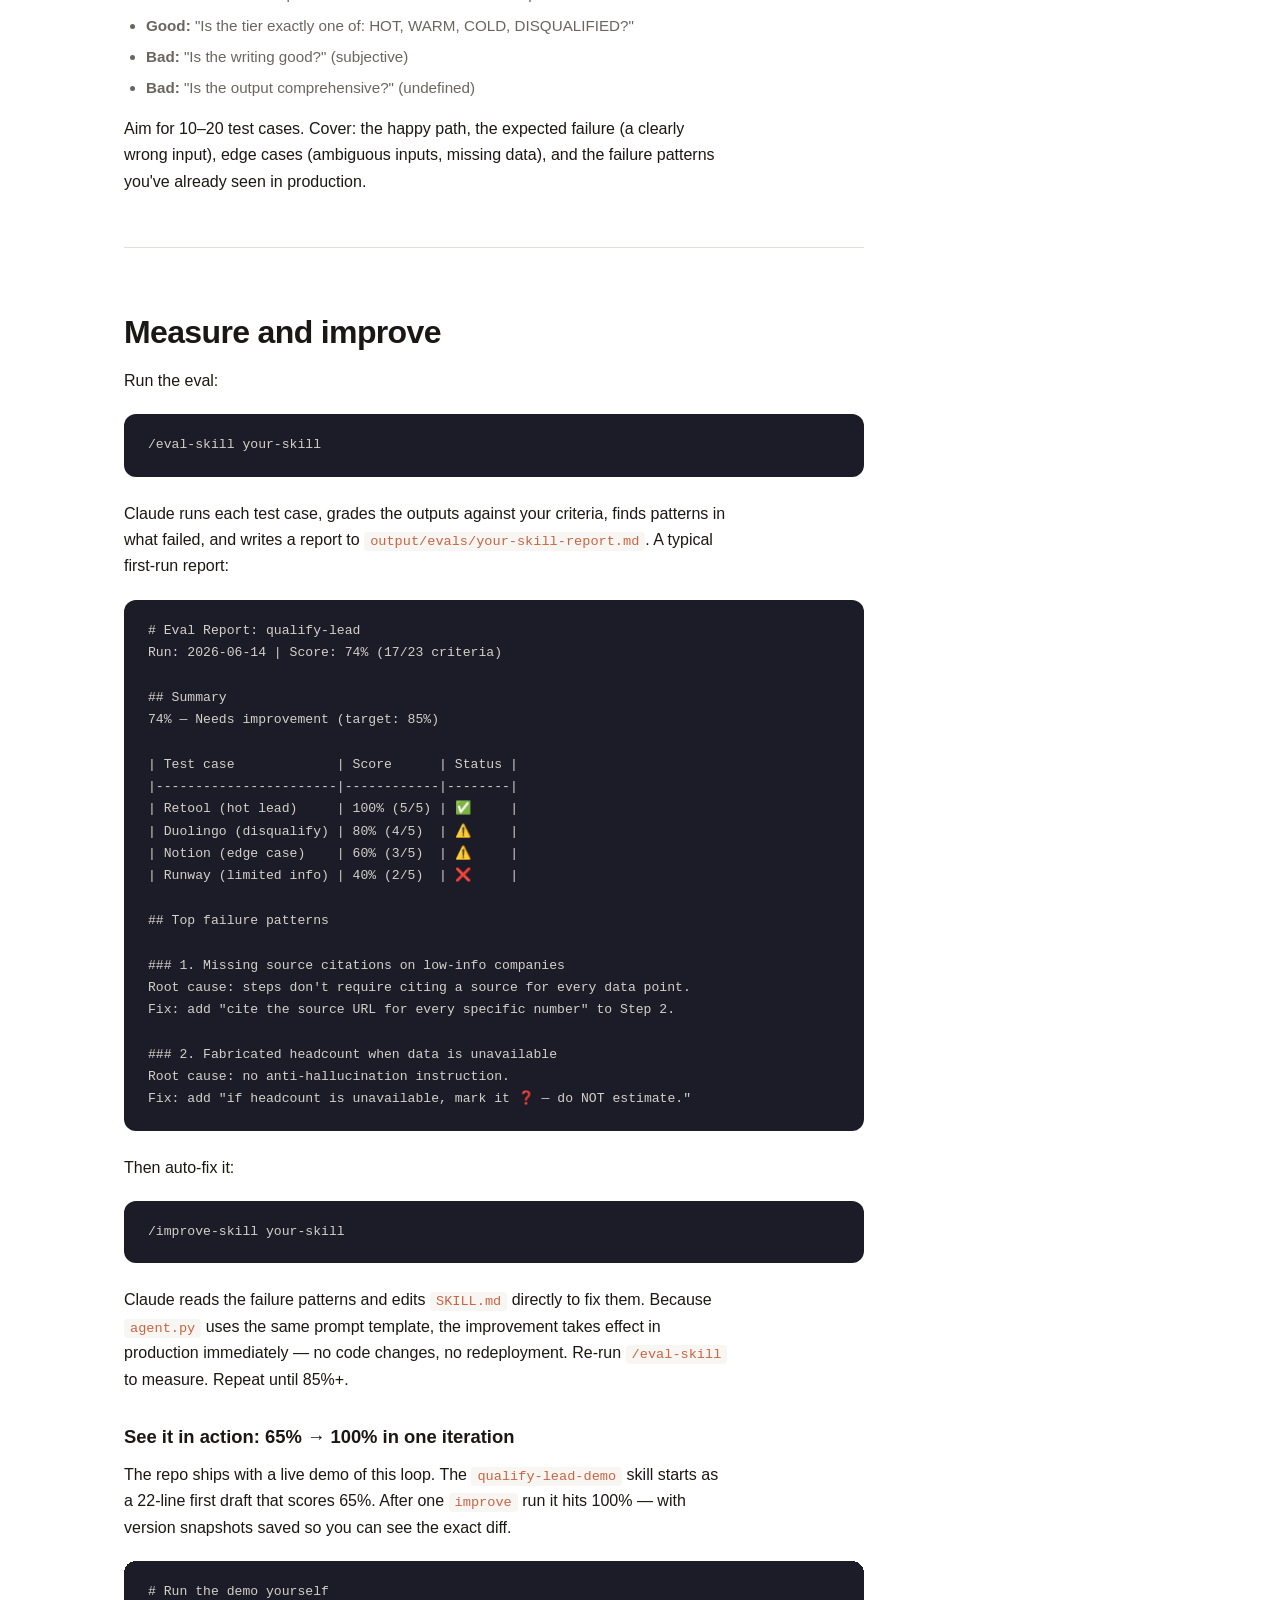
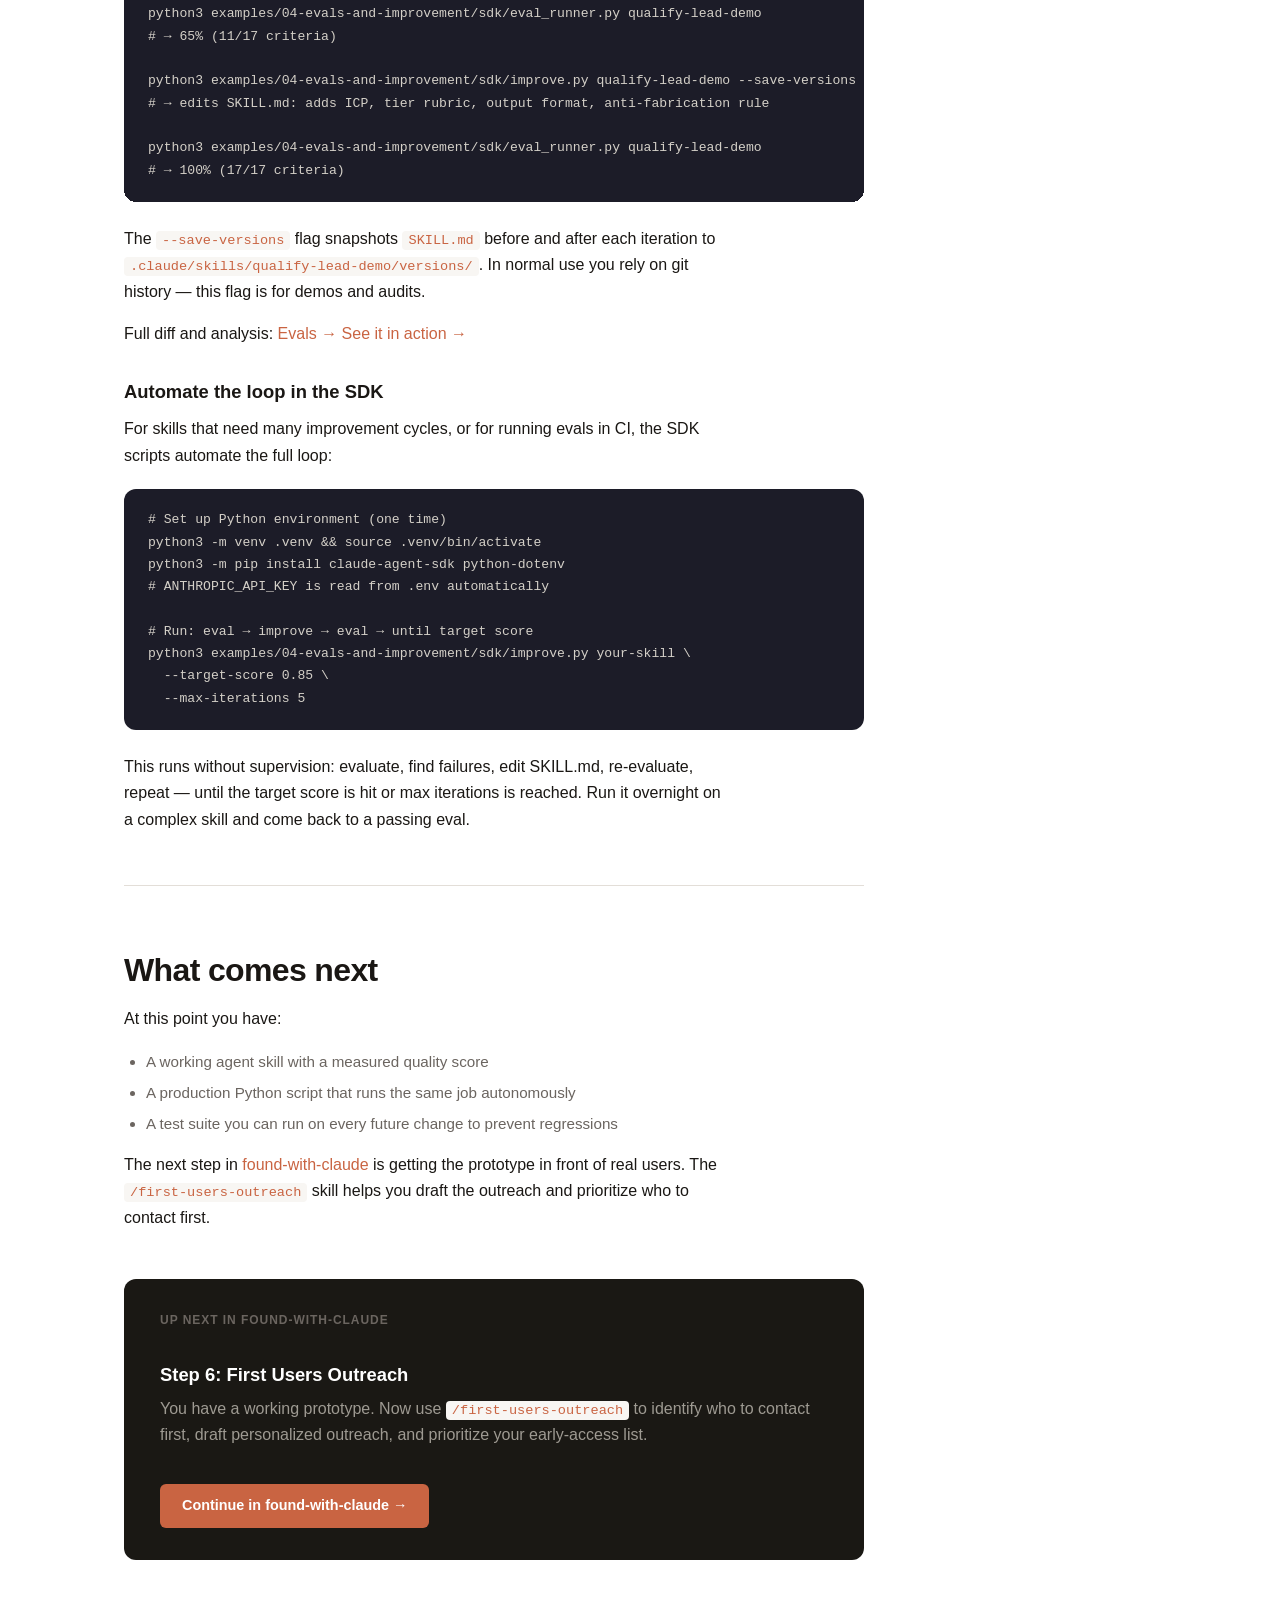
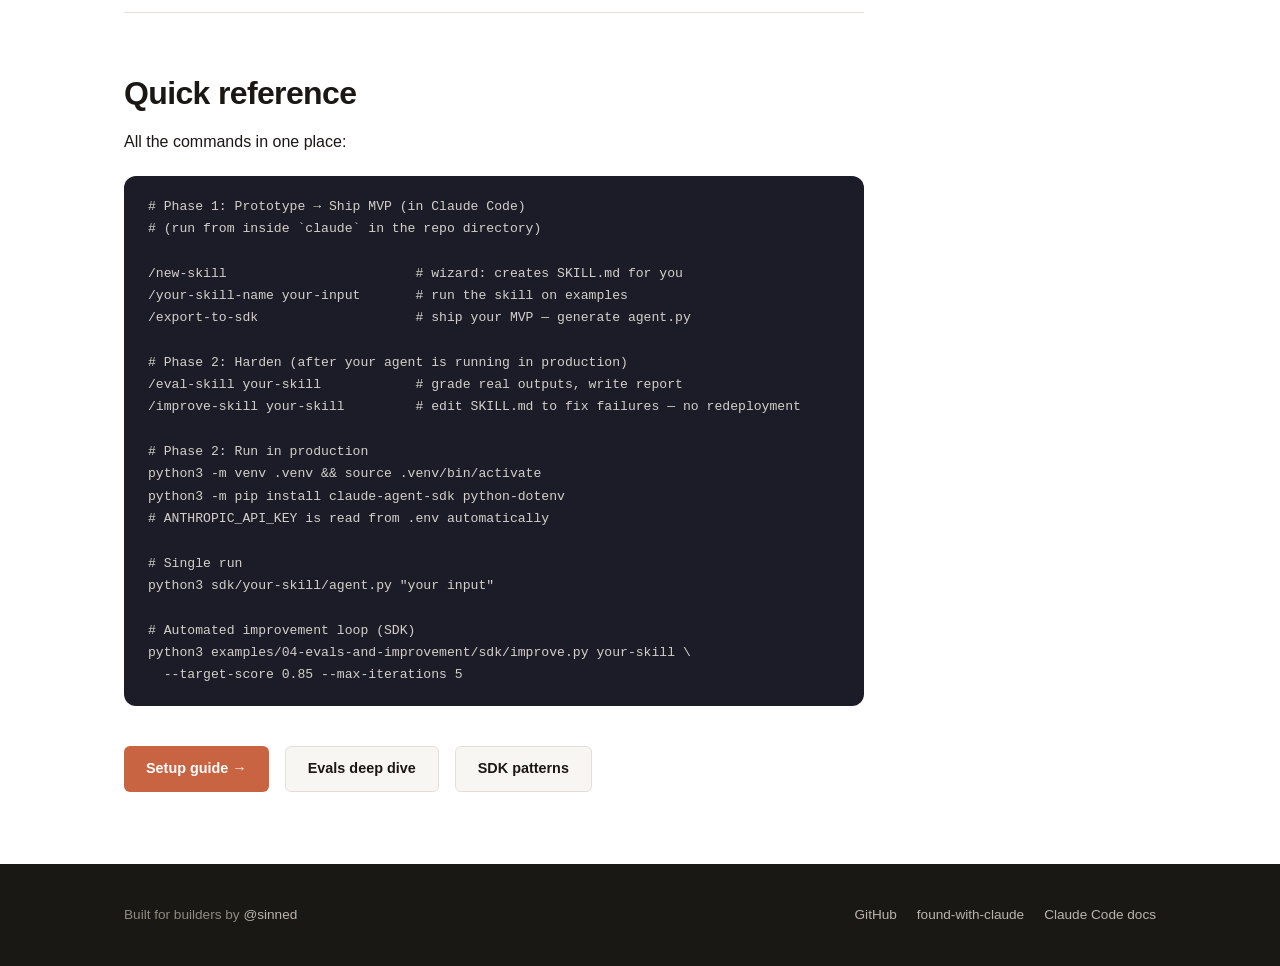
==== commit 7352c5d5: "Fix SDK: use claude-agent-sdk, add load_dotenv to all agent scripts - Revert incorrect claude-code-s" ====
--- a/docs/blog-step-5.html
+++ b/docs/blog-step-5.html
@@ -609,8 +609,8 @@
 
         <pre><code># Set up Python environment (one time)
 python3 -m venv .venv && source .venv/bin/activate
-python3 -m pip install claude-agent-sdk
-source .env   # loads ANTHROPIC_API_KEY
+python3 -m pip install claude-agent-sdk python-dotenv
+# ANTHROPIC_API_KEY is read from .env automatically
 
 # Run: eval → improve → eval → until target score
 python3 examples/04-evals-and-improvement/sdk/improve.py your-skill \
@@ -669,8 +669,8 @@
 
 # Phase 2: Run in production
 python3 -m venv .venv && source .venv/bin/activate
-python3 -m pip install claude-agent-sdk
-source .env
+python3 -m pip install claude-agent-sdk python-dotenv
+# ANTHROPIC_API_KEY is read from .env automatically
 
 # Single run
 python3 sdk/your-skill/agent.py "your input"
